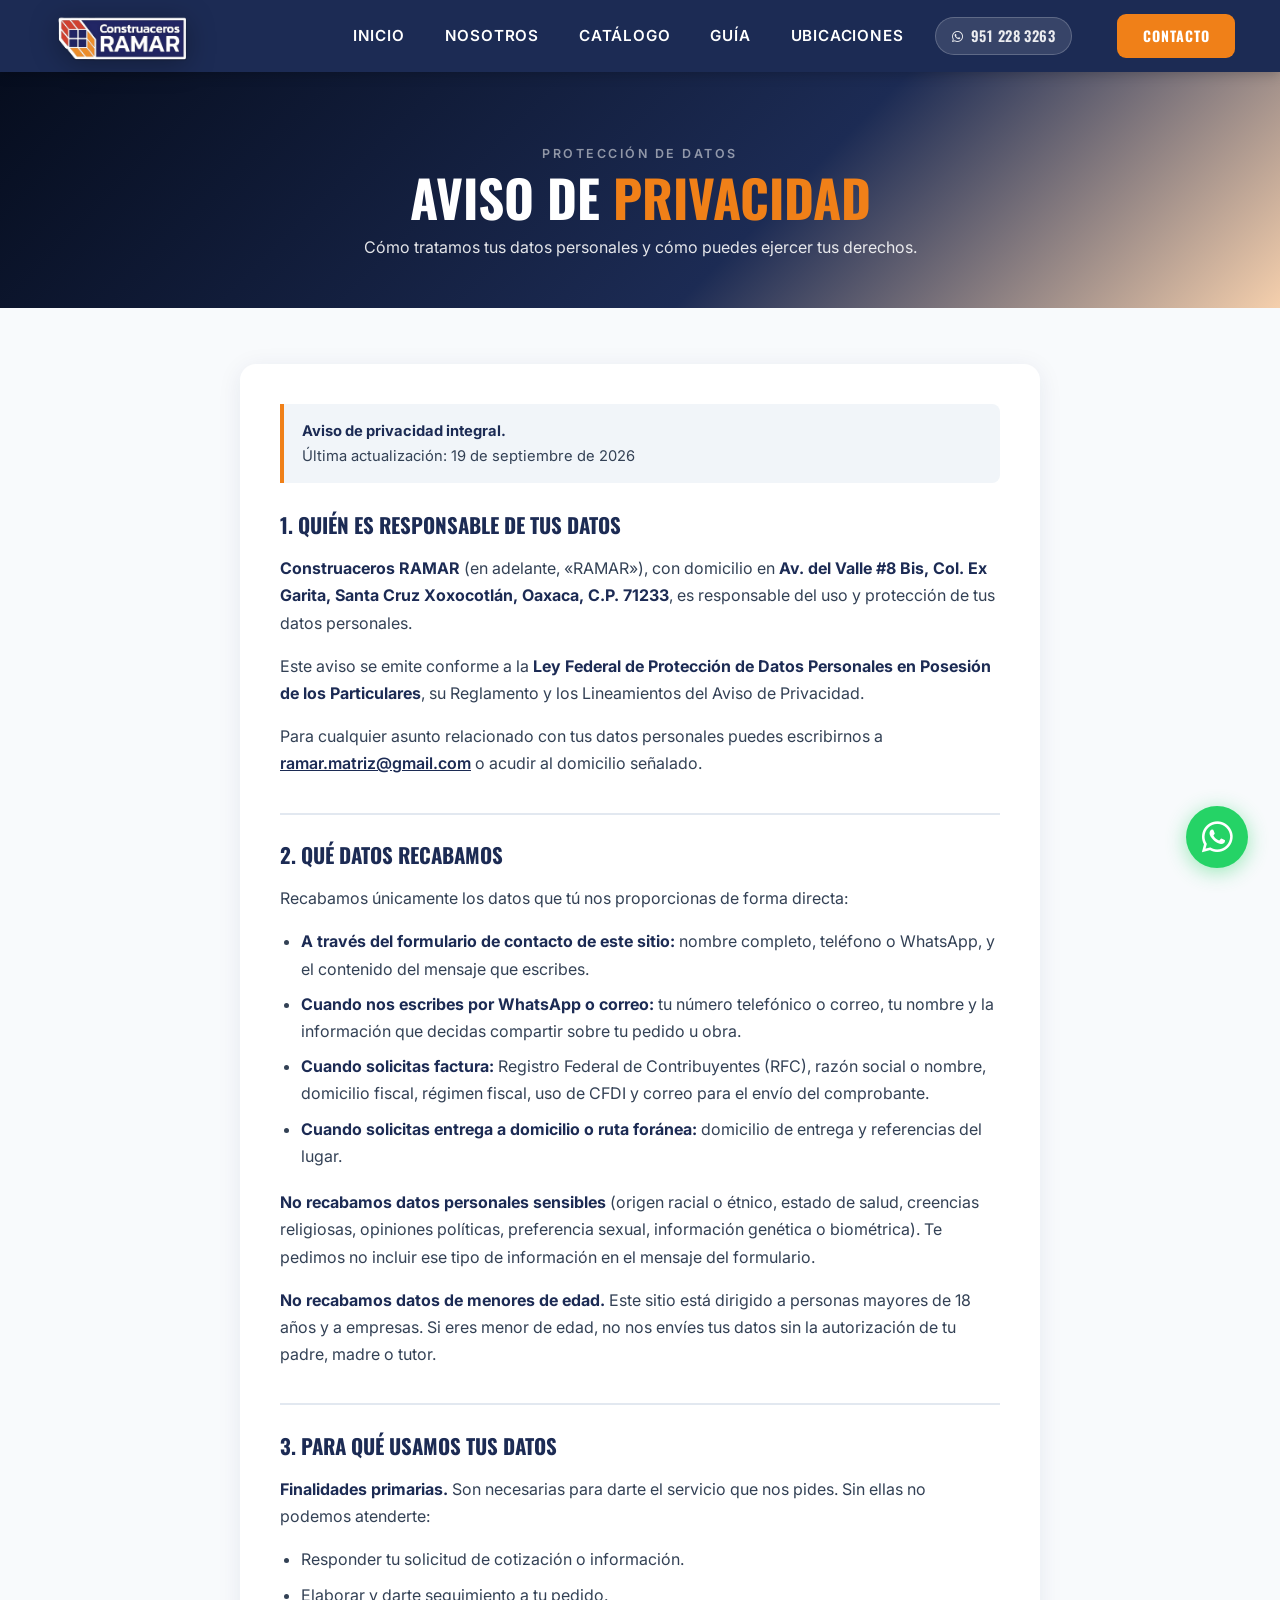
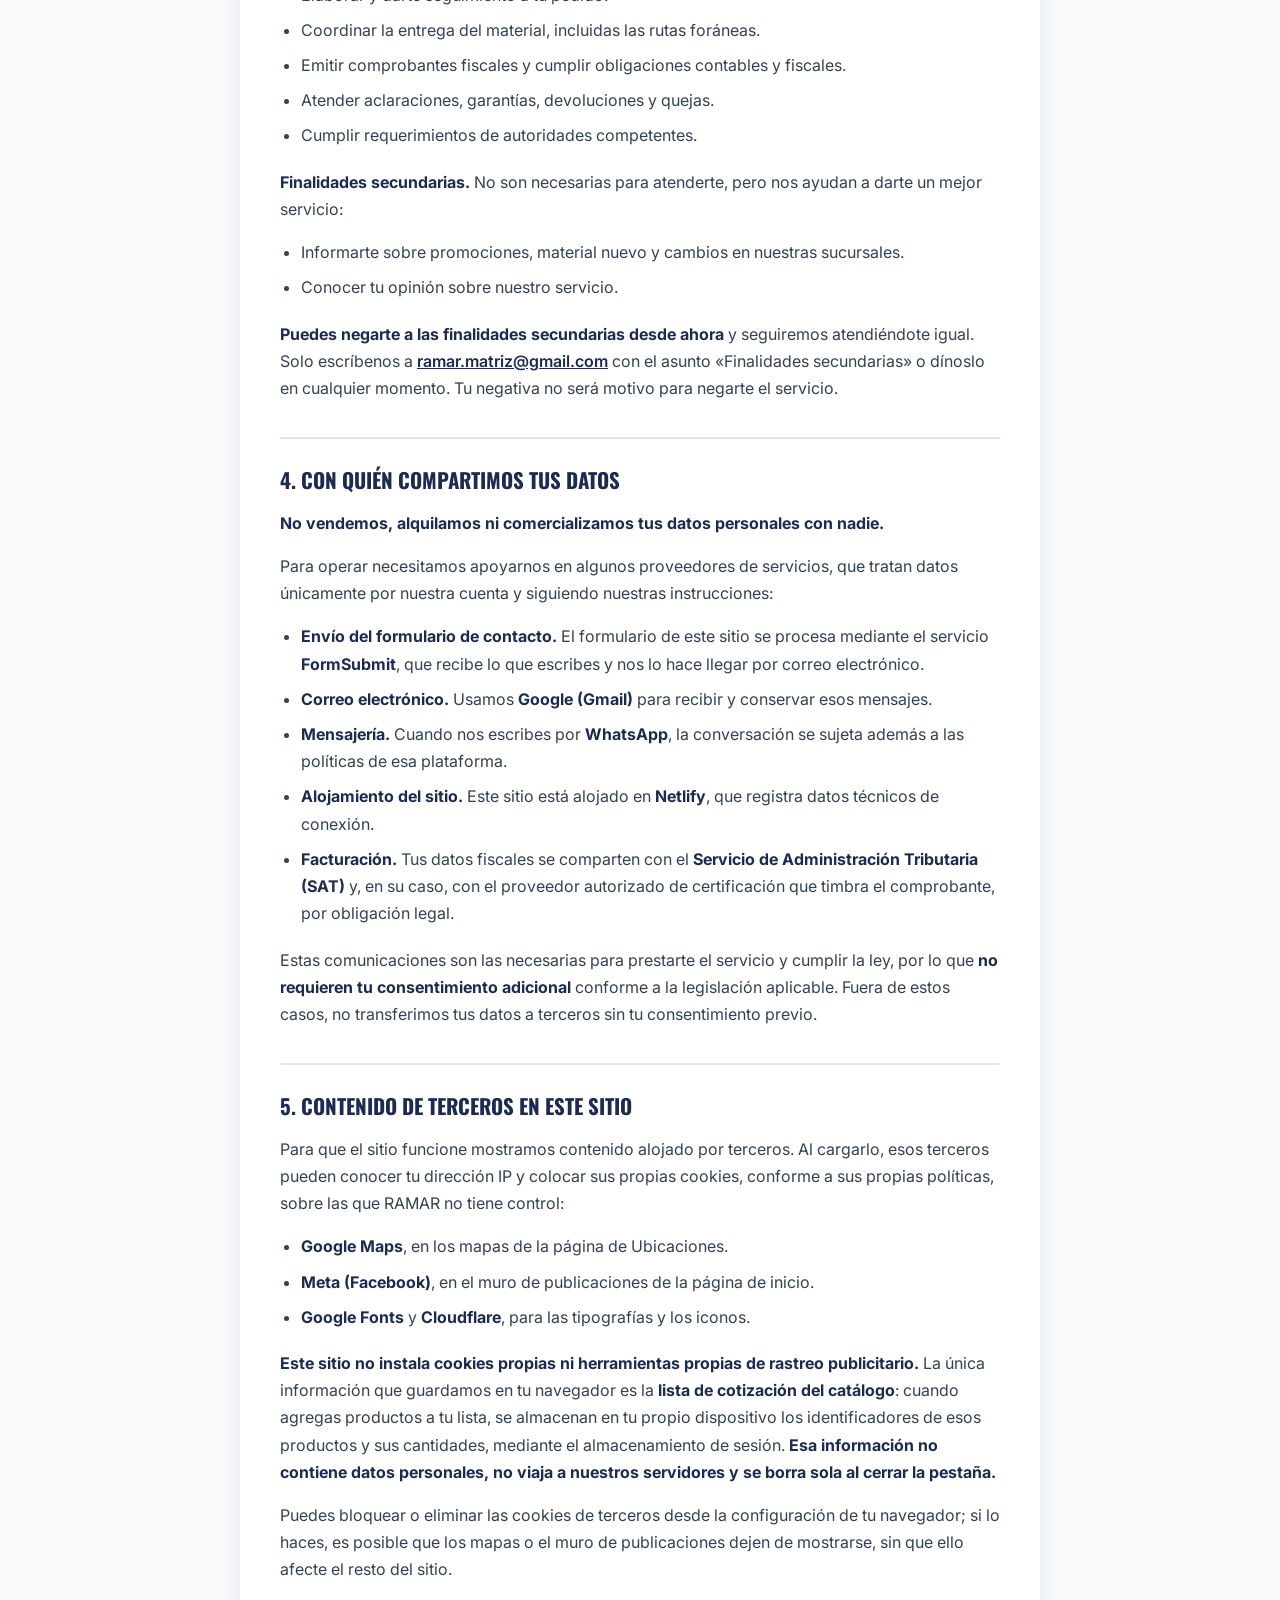
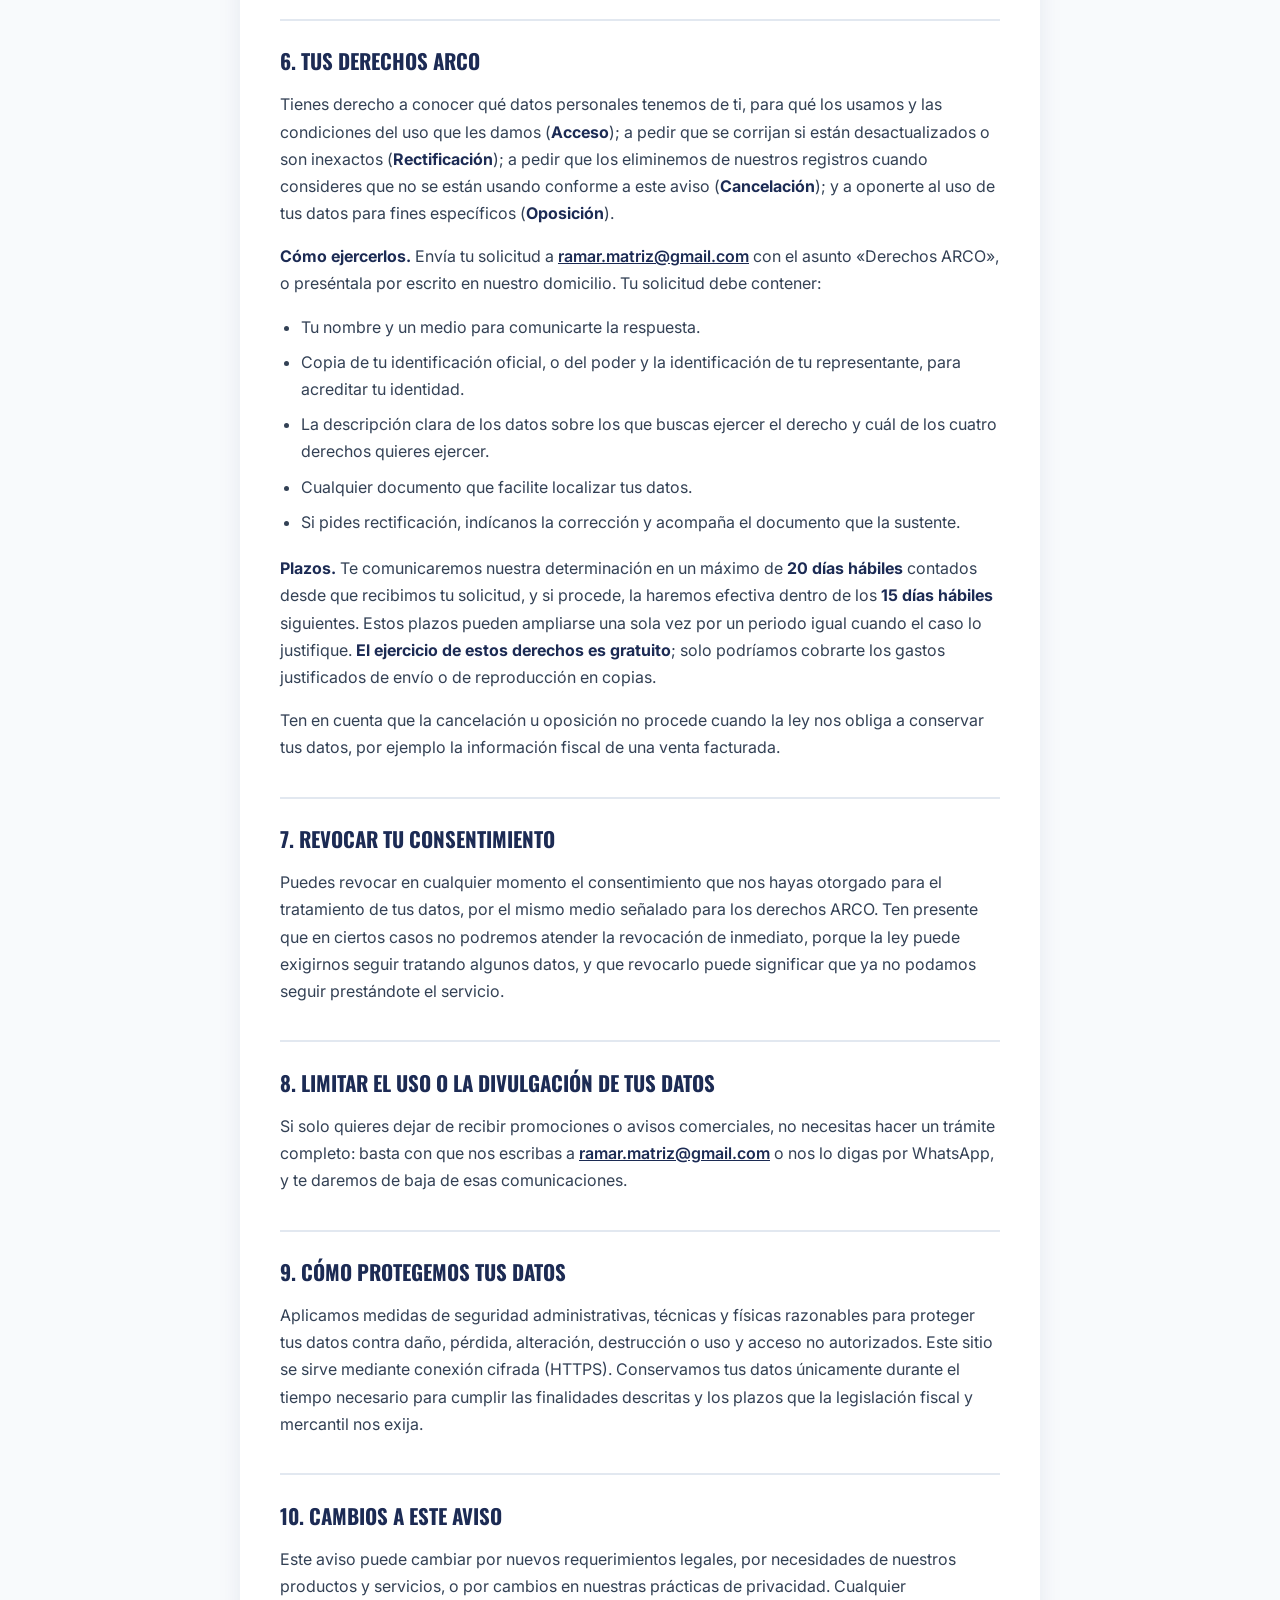
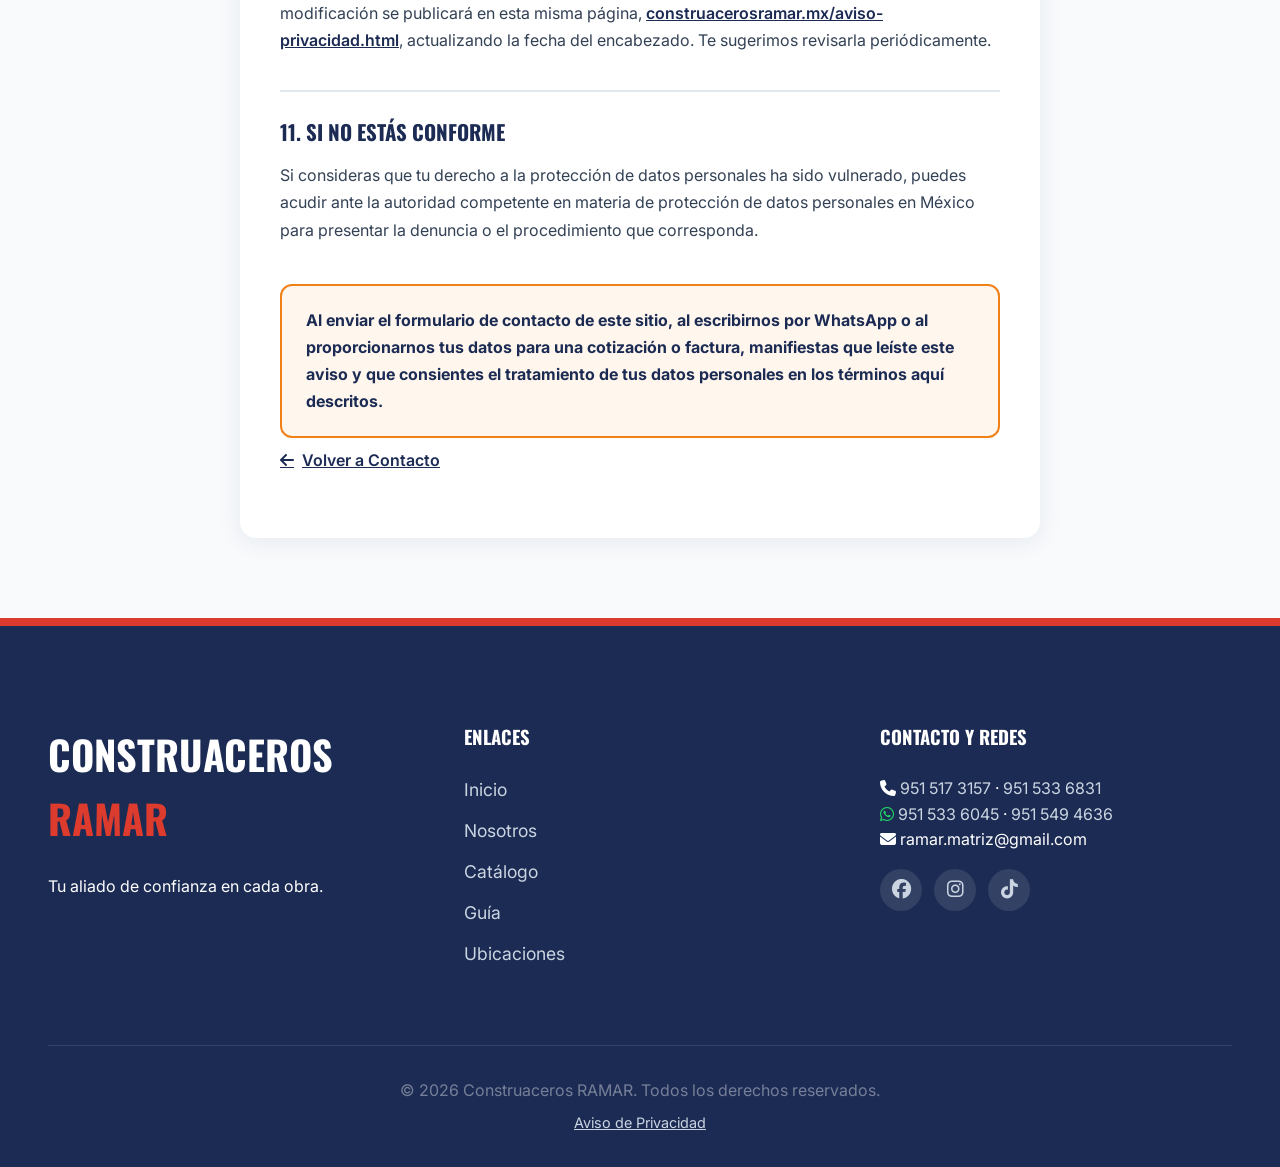
==== aviso-privacidad.html @ 1d3db39c "fix: correcciones de redaccion y datos en las 8 paginas Revision completa del texto visible (139,859" ====
<!DOCTYPE html>
<html lang="es">
<head>
    <meta charset="UTF-8">
    <meta name="viewport" content="width=device-width, initial-scale=1.0">
    <title>Aviso de Privacidad - Construaceros RAMAR</title>
    <meta name="description" content="Aviso de privacidad integral de Construaceros RAMAR conforme a la Ley Federal de Protección de Datos Personales en Posesión de los Particulares.">
    <meta name="robots" content="index, follow">
    <meta property="og:title" content="Aviso de Privacidad - Construaceros RAMAR">
    <meta property="og:description" content="Cómo tratamos tus datos personales y cómo ejercer tus derechos ARCO.">
    <meta property="og:image" content="https://construacerosramar.mx/assets/images/logo-horizontal.png">
    <meta property="og:url" content="https://construacerosramar.mx/aviso-privacidad.html">
    <link rel="canonical" href="https://construacerosramar.mx/aviso-privacidad.html">
    <meta property="og:type" content="website">
    <link rel="icon" type="image/png" sizes="32x32" href="favicon-32x32.png">
    <link rel="icon" type="image/png" sizes="16x16" href="favicon-16x16.png">
    <link rel="apple-touch-icon" sizes="180x180" href="apple-touch-icon.png">
    <link rel="manifest" href="site.webmanifest">
    <meta name="theme-color" content="#1C2B54">
    <link rel="preconnect" href="https://fonts.googleapis.com">
    <link rel="preconnect" href="https://fonts.gstatic.com" crossorigin>
    <link href="https://fonts.googleapis.com/css2?family=Oswald:wght@400;600;700&family=Inter:wght@300;400;600&display=swap" rel="stylesheet">
    <link rel="stylesheet" href="https://cdnjs.cloudflare.com/ajax/libs/font-awesome/6.4.0/css/all.min.css">
    <link rel="stylesheet" href="styles.css">
</head>
<body>
    <a href="#main" class="skip-link">Saltar al contenido principal</a>
    <header class="navbar">
        <div class="logo">
            <a href="index.html">
                <img src="assets/images/logo-horizontal.png" alt="Construaceros RAMAR Logo">
            </a>
        </div>
        <nav>
            <ul class="nav-links" id="nav-principal">
                <li><a href="index.html">Inicio</a></li>
                <li><a href="nosotros.html">Nosotros</a></li>
                <li><a href="catalogo.html">Catálogo</a></li>
                <li><a href="guia.html">Guía</a></li>
                <li><a href="ubicaciones.html">Ubicaciones</a></li>
            </ul>
        </nav>
        <a href="https://wa.me/5219512283263" target="_blank" rel="noopener" class="navbar-phone" aria-label="Cotiza por WhatsApp al 951 228 3263"><i class="fa-brands fa-whatsapp"></i> 951 228 3263</a>
        <a href="contacto.html" class="btn-primary contact-btn" style="background-color: var(--color-blue); color: white; box-shadow: 0 0 0 3px var(--color-yellow);">Contacto</a>
        <button class="hamburger" aria-label="Abrir menú" aria-expanded="false" aria-controls="nav-principal">
            <div class="line"></div>
            <div class="line"></div>
            <div class="line"></div>
        </button>
    </header>
    <main id="main">
        <section class="legal-hero">
            <div class="legal-hero-content">
                <p class="section-eyebrow light">Protección de datos</p>
                <h1>AVISO DE <span class="text-yellow">PRIVACIDAD</span></h1>
                <p>Cómo tratamos tus datos personales y cómo puedes ejercer tus derechos.</p>
            </div>
        </section>

        <section class="legal-section">
            <div class="legal-wrap">

                <p class="legal-meta">
                    <strong>Aviso de privacidad integral.</strong><br>
                    Última actualización: <time datetime="2026-09-19">19 de septiembre de 2026</time>
                </p>

                <h2>1. Quién es responsable de tus datos</h2>
                <p><strong>Construaceros RAMAR</strong> (en adelante, «RAMAR»), con domicilio en <strong>Av. del Valle #8 Bis, Col. Ex Garita, Santa Cruz Xoxocotlán, Oaxaca, C.P. 71233</strong>, es responsable del uso y protección de tus datos personales.</p>
                <p>Este aviso se emite conforme a la <strong>Ley Federal de Protección de Datos Personales en Posesión de los Particulares</strong>, su Reglamento y los Lineamientos del Aviso de Privacidad.</p>
                <p>Para cualquier asunto relacionado con tus datos personales puedes escribirnos a <a href="mailto:ramar.matriz@gmail.com">ramar.matriz@gmail.com</a> o acudir al domicilio señalado.</p>

                <h2>2. Qué datos recabamos</h2>
                <p>Recabamos únicamente los datos que tú nos proporcionas de forma directa:</p>
                <ul>
                    <li><strong>A través del formulario de contacto de este sitio:</strong> nombre completo, teléfono o WhatsApp, y el contenido del mensaje que escribes.</li>
                    <li><strong>Cuando nos escribes por WhatsApp o correo:</strong> tu número telefónico o correo, tu nombre y la información que decidas compartir sobre tu pedido u obra.</li>
                    <li><strong>Cuando solicitas factura:</strong> Registro Federal de Contribuyentes (RFC), razón social o nombre, domicilio fiscal, régimen fiscal, uso de CFDI y correo para el envío del comprobante.</li>
                    <li><strong>Cuando solicitas entrega a domicilio o ruta foránea:</strong> domicilio de entrega y referencias del lugar.</li>
                </ul>
                <p><strong>No recabamos datos personales sensibles</strong> (origen racial o étnico, estado de salud, creencias religiosas, opiniones políticas, preferencia sexual, información genética o biométrica). Te pedimos no incluir ese tipo de información en el mensaje del formulario.</p>
                <p><strong>No recabamos datos de menores de edad.</strong> Este sitio está dirigido a personas mayores de 18 años y a empresas. Si eres menor de edad, no nos envíes tus datos sin la autorización de tu padre, madre o tutor.</p>

                <h2>3. Para qué usamos tus datos</h2>
                <p><strong>Finalidades primarias.</strong> Son necesarias para darte el servicio que nos pides. Sin ellas no podemos atenderte:</p>
                <ul>
                    <li>Responder tu solicitud de cotización o información.</li>
                    <li>Elaborar y darte seguimiento a tu pedido.</li>
                    <li>Coordinar la entrega del material, incluidas las rutas foráneas.</li>
                    <li>Emitir comprobantes fiscales y cumplir obligaciones contables y fiscales.</li>
                    <li>Atender aclaraciones, garantías, devoluciones y quejas.</li>
                    <li>Cumplir requerimientos de autoridades competentes.</li>
                </ul>
                <p><strong>Finalidades secundarias.</strong> No son necesarias para atenderte, pero nos ayudan a darte un mejor servicio:</p>
                <ul>
                    <li>Informarte sobre promociones, material nuevo y cambios en nuestras sucursales.</li>
                    <li>Conocer tu opinión sobre nuestro servicio.</li>
                </ul>
                <p><strong>Puedes negarte a las finalidades secundarias desde ahora</strong> y seguiremos atendiéndote igual. Solo escríbenos a <a href="mailto:ramar.matriz@gmail.com">ramar.matriz@gmail.com</a> con el asunto «Finalidades secundarias» o dínoslo en cualquier momento. Tu negativa no será motivo para negarte el servicio.</p>

                <h2>4. Con quién compartimos tus datos</h2>
                <p><strong>No vendemos, alquilamos ni comercializamos tus datos personales con nadie.</strong></p>
                <p>Para operar necesitamos apoyarnos en algunos proveedores de servicios, que tratan datos únicamente por nuestra cuenta y siguiendo nuestras instrucciones:</p>
                <ul>
                    <li><strong>Envío del formulario de contacto.</strong> El formulario de este sitio se procesa mediante el servicio <strong>FormSubmit</strong>, que recibe lo que escribes y nos lo hace llegar por correo electrónico.</li>
                    <li><strong>Correo electrónico.</strong> Usamos <strong>Google (Gmail)</strong> para recibir y conservar esos mensajes.</li>
                    <li><strong>Mensajería.</strong> Cuando nos escribes por <strong>WhatsApp</strong>, la conversación se sujeta además a las políticas de esa plataforma.</li>
                    <li><strong>Alojamiento del sitio.</strong> Este sitio está alojado en <strong>Netlify</strong>, que registra datos técnicos de conexión.</li>
                    <li><strong>Facturación.</strong> Tus datos fiscales se comparten con el <strong>Servicio de Administración Tributaria (SAT)</strong> y, en su caso, con el proveedor autorizado de certificación que timbra el comprobante, por obligación legal.</li>
                </ul>
                <p>Estas comunicaciones son las necesarias para prestarte el servicio y cumplir la ley, por lo que <strong>no requieren tu consentimiento adicional</strong> conforme a la legislación aplicable. Fuera de estos casos, no transferimos tus datos a terceros sin tu consentimiento previo.</p>

                <h2>5. Contenido de terceros en este sitio</h2>
                <p>Para que el sitio funcione mostramos contenido alojado por terceros. Al cargarlo, esos terceros pueden conocer tu dirección IP y colocar sus propias cookies, conforme a sus propias políticas, sobre las que RAMAR no tiene control:</p>
                <ul>
                    <li><strong>Google Maps</strong>, en los mapas de la página de Ubicaciones.</li>
                    <li><strong>Meta (Facebook)</strong>, en el muro de publicaciones de la página de inicio.</li>
                    <li><strong>Google Fonts</strong> y <strong>Cloudflare</strong>, para las tipografías y los iconos.</li>
                </ul>
                <p><strong>Este sitio no instala cookies propias ni herramientas propias de rastreo publicitario.</strong> La única información que guardamos en tu navegador es la <strong>lista de cotización del catálogo</strong>: cuando agregas productos a tu lista, se almacenan en tu propio dispositivo los identificadores de esos productos y sus cantidades, mediante el almacenamiento de sesión. <strong>Esa información no contiene datos personales, no viaja a nuestros servidores y se borra sola al cerrar la pestaña.</strong></p>
                <p>Puedes bloquear o eliminar las cookies de terceros desde la configuración de tu navegador; si lo haces, es posible que los mapas o el muro de publicaciones dejen de mostrarse, sin que ello afecte el resto del sitio.</p>

                <h2>6. Tus derechos ARCO</h2>
                <p>Tienes derecho a conocer qué datos personales tenemos de ti, para qué los usamos y las condiciones del uso que les damos (<strong>Acceso</strong>); a pedir que se corrijan si están desactualizados o son inexactos (<strong>Rectificación</strong>); a pedir que los eliminemos de nuestros registros cuando consideres que no se están usando conforme a este aviso (<strong>Cancelación</strong>); y a oponerte al uso de tus datos para fines específicos (<strong>Oposición</strong>).</p>
                <p><strong>Cómo ejercerlos.</strong> Envía tu solicitud a <a href="mailto:ramar.matriz@gmail.com">ramar.matriz@gmail.com</a> con el asunto «Derechos ARCO», o preséntala por escrito en nuestro domicilio. Tu solicitud debe contener:</p>
                <ul>
                    <li>Tu nombre y un medio para comunicarte la respuesta.</li>
                    <li>Copia de tu identificación oficial, o del poder y la identificación de tu representante, para acreditar tu identidad.</li>
                    <li>La descripción clara de los datos sobre los que buscas ejercer el derecho y cuál de los cuatro derechos quieres ejercer.</li>
                    <li>Cualquier documento que facilite localizar tus datos.</li>
                    <li>Si pides rectificación, indícanos la corrección y acompaña el documento que la sustente.</li>
                </ul>
                <p><strong>Plazos.</strong> Te comunicaremos nuestra determinación en un máximo de <strong>20 días hábiles</strong> contados desde que recibimos tu solicitud, y si procede, la haremos efectiva dentro de los <strong>15 días hábiles</strong> siguientes. Estos plazos pueden ampliarse una sola vez por un periodo igual cuando el caso lo justifique. <strong>El ejercicio de estos derechos es gratuito</strong>; solo podríamos cobrarte los gastos justificados de envío o de reproducción en copias.</p>
                <p>Ten en cuenta que la cancelación u oposición no procede cuando la ley nos obliga a conservar tus datos, por ejemplo la información fiscal de una venta facturada.</p>

                <h2>7. Revocar tu consentimiento</h2>
                <p>Puedes revocar en cualquier momento el consentimiento que nos hayas otorgado para el tratamiento de tus datos, por el mismo medio señalado para los derechos ARCO. Ten presente que en ciertos casos no podremos atender la revocación de inmediato, porque la ley puede exigirnos seguir tratando algunos datos, y que revocarlo puede significar que ya no podamos seguir prestándote el servicio.</p>

                <h2>8. Limitar el uso o la divulgación de tus datos</h2>
                <p>Si solo quieres dejar de recibir promociones o avisos comerciales, no necesitas hacer un trámite completo: basta con que nos escribas a <a href="mailto:ramar.matriz@gmail.com">ramar.matriz@gmail.com</a> o nos lo digas por WhatsApp, y te daremos de baja de esas comunicaciones.</p>

                <h2>9. Cómo protegemos tus datos</h2>
                <p>Aplicamos medidas de seguridad administrativas, técnicas y físicas razonables para proteger tus datos contra daño, pérdida, alteración, destrucción o uso y acceso no autorizados. Este sitio se sirve mediante conexión cifrada (HTTPS). Conservamos tus datos únicamente durante el tiempo necesario para cumplir las finalidades descritas y los plazos que la legislación fiscal y mercantil nos exija.</p>

                <h2>10. Cambios a este aviso</h2>
                <p>Este aviso puede cambiar por nuevos requerimientos legales, por necesidades de nuestros productos y servicios, o por cambios en nuestras prácticas de privacidad. Cualquier modificación se publicará en esta misma página, <a href="https://construacerosramar.mx/aviso-privacidad.html">construacerosramar.mx/aviso-privacidad.html</a>, actualizando la fecha del encabezado. Te sugerimos revisarla periódicamente.</p>

                <h2>11. Si no estás conforme</h2>
                <p>Si consideras que tu derecho a la protección de datos personales ha sido vulnerado, puedes acudir ante la autoridad competente en materia de protección de datos personales en México para presentar la denuncia o el procedimiento que corresponda.</p>

                <div class="legal-box">
                    <p><strong>Al enviar el formulario de contacto de este sitio, al escribirnos por WhatsApp o al proporcionarnos tus datos para una cotización o factura, manifiestas que leíste este aviso y que consientes el tratamiento de tus datos personales en los términos aquí descritos.</strong></p>
                </div>

                <p class="legal-volver"><a href="contacto.html"><i class="fa-solid fa-arrow-left"></i> Volver a Contacto</a></p>
            </div>
        </section>
    </main>
    <footer id="footer-section">
        <div class="footer-container">
            <div class="footer-brand">
                <h2>Construaceros<span class="text-red"> RAMAR</span></h2>
                <p>Tu aliado de confianza en cada obra.</p>
            </div>
            <div class="footer-links">
                <h3>Enlaces</h3>
                <ul>
                    <li><a href="index.html">Inicio</a></li>
                    <li><a href="nosotros.html">Nosotros</a></li>
                    <li><a href="catalogo.html">Catálogo</a></li>
                    <li><a href="guia.html">Guía</a></li>
                    <li><a href="ubicaciones.html">Ubicaciones</a></li>
                </ul>
            </div>
            <div class="footer-contact">
                <h3>Contacto y Redes</h3>
                <p><i class="fa-solid fa-phone"></i> <a href="tel:9515173157" style="color: #cbd5e1; text-decoration: none;">951 517 3157</a> · <a href="tel:9515336831" style="color: #cbd5e1; text-decoration: none;">951 533 6831</a></p>
                <p><i class="fa-brands fa-whatsapp" style="color:#25D366;"></i> <a href="https://wa.me/5219515336045" target="_blank" rel="noopener" style="color: #cbd5e1; text-decoration: none;">951 533 6045</a> · <a href="https://wa.me/5219515494636" target="_blank" rel="noopener" style="color: #cbd5e1; text-decoration: none;">951 549 4636</a></p>
                <p><i class="fa-solid fa-envelope"></i> ramar.matriz@gmail.com</p>
                <div class="social-icons">
                    <a href="https://www.facebook.com/ConstruacerosRamarOficial" target="_blank" class="social-link fb" aria-label="Facebook">
                        <i class="fa-brands fa-facebook"></i>
                    </a>
                    <a href="https://www.instagram.com/ramar.oficial" target="_blank" class="social-link ig" aria-label="Instagram">
                        <i class="fa-brands fa-instagram"></i>
                    </a>
                    <a href="https://www.tiktok.com/@ramar.oficial" target="_blank" class="social-link tk" aria-label="TikTok">
                        <i class="fa-brands fa-tiktok"></i>
                    </a>
                </div>
            </div>
        </div>
        <div class="footer-bottom">
            <p>&copy; 2026 Construaceros RAMAR. Todos los derechos reservados.</p>
            <p class="footer-legal"><a href="aviso-privacidad.html">Aviso de Privacidad</a></p>
        </div>
    </footer>
    <!-- WhatsApp flotante -->
    <a href="https://wa.me/5219512283263" target="_blank" class="whatsapp-float" aria-label="Cotiza por WhatsApp">
        <i class="fa-brands fa-whatsapp"></i>
        <span class="wa-tooltip">Cotiza por WhatsApp</span>
    </a>

    <script src="main.js"></script>
</body>
</html>
---- styles.css ----
:root {
    /* Colores exactos del logo */
    --color-blue: #1C2B54; /* Azul oscuro del contenedor principal */
    --color-blue-light: #2A3C72;
    --color-yellow: #F08018; /* Naranja/Amarillo de los bloques inferiores */
    --color-red: #DD3B2E; /* Rojo vibrante de los bloques superiores */
    --color-white: #FFFFFF;
    --color-bg: #F8FAFC;
    --color-bg-dark: #F1F5F9;
    --color-text: #1E293B;
    --color-text-light: #64748B;
    
    --font-heading: 'Oswald', sans-serif;
    --font-body: 'Inter', sans-serif;
    
    /* Transición suave y moderna */
    --transition: all 0.3s cubic-bezier(0.4, 0, 0.2, 1);
}

* {
    margin: 0;
    padding: 0;
    box-sizing: border-box;
}

/* ─── Accesibilidad ─── */
.visually-hidden {
    position: absolute;
    width: 1px; height: 1px;
    padding: 0; margin: -1px;
    overflow: hidden;
    clip: rect(0, 0, 0, 0);
    white-space: nowrap;
    border: 0;
}
.skip-link {
    position: absolute;
    left: -10000px;
    top: 12px;
    background: var(--color-blue);
    color: #fff;
    padding: 0.75rem 1.25rem;
    font-family: var(--font-body);
    font-weight: 600;
    text-decoration: none;
    border-radius: 6px;
    box-shadow: 0 6px 18px rgba(0,0,0,0.25);
    z-index: 9999;
}
.skip-link:focus {
    left: 12px;
    outline: 3px solid var(--color-yellow);
    outline-offset: 2px;
}
:focus-visible {
    outline: 3px solid var(--color-yellow);
    outline-offset: 2px;
    border-radius: 4px;
}

body {
    font-family: var(--font-body);
    color: var(--color-text);
    background-color: var(--color-bg);
    line-height: 1.6;
    overflow-x: hidden;
    scroll-behavior: smooth;
    -webkit-font-smoothing: antialiased;
}

/* Helpers Typografia */
.text-blue { color: var(--color-blue); }
.text-yellow { color: var(--color-yellow); }
.text-red { color: var(--color-red); }
.text-center { text-align: center; }
.text-left { text-align: left; }

h1, h2, h3, h4 {
    font-family: var(--font-heading);
    text-transform: uppercase;
}

.section-title {
    font-size: 3.5rem;
    margin-bottom: 1.5rem;
    font-weight: 800;
    letter-spacing: -1px;
}

.section-subtitle {
    font-size: 1.3rem;
    margin-bottom: 3.5rem;
    color: var(--color-text-light);
}

.container {
    max-width: 1250px;
    margin: 0 auto;
    padding: 0 2rem;
}

/* Fix Global de Main para que el Navbar no lo tape */
.main-content {
    padding-top: 72px;
    min-height: 80vh;
    background-color: var(--color-bg);
}

/* Navbar */
.navbar {
    position: fixed;
    top: 0;
    width: 100%;
    height: 72px;
    padding: 0 3rem;
    display: flex;
    align-items: center;
    gap: 2rem;
    background: var(--color-blue);
    z-index: 1000;
    box-shadow: 0 2px 12px rgba(0,0,0,0.22);
    transition: background 0.3s ease, box-shadow 0.3s ease;
}

.navbar.scrolled {
    background: #111e3a;
    box-shadow: 0 4px 24px rgba(0,0,0,0.32);
}

/* Logo inline */
.logo {
    display: flex;
    align-items: center;
    margin-right: auto;
    flex-shrink: 0;
}

.logo img {
    height: 56px;
    width: auto;
    display: block;
    filter: drop-shadow(0 4px 14px rgba(0,0,0,0.32));
    transition: transform 0.3s cubic-bezier(0.4, 0, 0.2, 1);
}
.logo img:hover {
    transform: translateY(-2px) scale(1.02);
}

.nav-links {
    list-style: none;
    display: flex;
    gap: 2.5rem;
}

.nav-links a {
    text-decoration: none;
    color: #fff;
    font-weight: 600;
    font-size: 0.95rem;
    letter-spacing: 0.8px;
    text-transform: uppercase;
    transition: color 0.2s ease;
    position: relative;
}

.nav-links a::after {
    content: '';
    position: absolute;
    bottom: -4px;
    left: 0;
    width: 0%;
    height: 2px;
    background: var(--color-yellow);
    transition: width 0.25s ease;
}

.nav-links a:hover {
    color: var(--color-yellow);
}

.nav-links a:hover::after,
.nav-links a[style*="color: var(--color-red)"]::after {
    width: 100%;
}

/* Página activa en nav — usar amarillo en lugar de rojo sobre fondo oscuro */
.nav-links a[style*="color: var(--color-red)"] {
    color: var(--color-yellow) !important;
}

/* Botones */
.btn-primary, .btn-secondary, .btn-outline {
    display: inline-flex;
    align-items: center;
    justify-content: center;
    padding: 0.9rem 2.2rem;
    font-family: var(--font-heading);
    font-weight: 700;
    text-transform: uppercase;
    text-decoration: none;
    border: none;
    border-radius: 6px;
    cursor: pointer;
    transition: var(--transition);
    font-size: 1rem;
    letter-spacing: 1px;
}

.btn-primary {
    background: var(--color-yellow);
    color: var(--color-white);
    box-shadow: 0 2px 10px rgba(240, 128, 24, 0.28);
}

.contact-btn {
    margin-left: 1rem;
    background: var(--color-yellow) !important;
    color: #fff !important;
    padding: 0.5rem 1.4rem !important;
    font-size: 0.88rem !important;
}

.btn-primary:hover {
    color: var(--color-white);
    background: #d97010;
    transform: translateY(-2px);
    box-shadow: 0 6px 18px rgba(240, 128, 24, 0.35);
}

.btn-secondary {
    background-color: rgba(255,255,255,0.12);
    color: var(--color-white);
    border: 2px solid rgba(255,255,255,0.9);
}

.btn-secondary:hover {
    background-color: rgba(255,255,255,0.22);
    border-color: var(--color-white);
    color: var(--color-white);
    transform: translateY(-2px);
}

.btn-outline {
    background-color: transparent;
    border: 2px solid var(--color-blue);
    color: var(--color-blue);
}

.btn-outline:hover {
    background-color: var(--color-blue);
    color: var(--color-white);
    transform: translateY(-2px);
}

/* Hero Section — Carousel */
.hero-section {
    height: 100vh;
    position: relative;
    display: flex;
    align-items: center;
    justify-content: center;
    text-align: center;
    padding: 0 2rem;
    overflow: hidden;
}

/* Carousel slides container */
.carousel-slides {
    position: absolute;
    inset: 0;
    z-index: 0;
}

.carousel-slide {
    position: absolute;
    inset: 0;
    background-size: cover;
    background-position: center;
    opacity: 0;
    transition: opacity 1s ease-in-out;
}

.carousel-slide.active {
    opacity: 1;
}

.hero-overlay {
    position: absolute;
    inset: 0;
    z-index: 1;
    background: linear-gradient(160deg, rgba(10,18,40,0.72) 0%, rgba(28,43,84,0.55) 60%, rgba(221,59,46,0.20) 100%);
}

.hero-content {
    position: relative;
    z-index: 3;
    max-width: 900px;
}

/* Carousel navigation arrows */
.carousel-prev,
.carousel-next {
    position: absolute;
    top: 50%;
    transform: translateY(-50%);
    z-index: 4;
    background: rgba(255,255,255,0.15);
    border: 2px solid rgba(255,255,255,0.4);
    color: #fff;
    width: 48px;
    height: 48px;
    border-radius: 50%;
    font-size: 1.1rem;
    cursor: pointer;
    display: flex;
    align-items: center;
    justify-content: center;
    transition: background 0.25s, transform 0.25s;
    -webkit-backdrop-filter: blur(4px);
    backdrop-filter: blur(4px);
}
.carousel-prev { left: 1.5rem; }
.carousel-next { right: 1.5rem; }
.carousel-prev:hover,
.carousel-next:hover {
    background: rgba(255,255,255,0.3);
    transform: translateY(-50%) scale(1.1);
}

/* Carousel dots */
.carousel-dots {
    position: absolute;
    bottom: 2rem;
    left: 50%;
    transform: translateX(-50%);
    z-index: 4;
    display: flex;
    gap: 0.6rem;
}

.carousel-dot {
    width: 10px;
    height: 10px;
    border-radius: 50%;
    background: rgba(255,255,255,0.45);
    cursor: pointer;
    transition: background 0.25s, transform 0.25s;
    border: none;
}

.carousel-dot.active {
    background: #fff;
    transform: scale(1.3);
}

/* Logo principal en el hero */
.hero-logo {
    width: 760px;
    max-width: 92vw;
    display: block;
    margin: 0 auto 2rem;
    filter:
        drop-shadow(0 10px 28px rgba(0,0,0,0.5))
        drop-shadow(0 22px 56px rgba(0,0,0,0.38));
    animation: hero-logo-in 0.9s cubic-bezier(0.4, 0, 0.2, 1) both;
}

@keyframes hero-logo-in {
    from { opacity: 0; transform: translateY(-16px) scale(0.96); }
    to   { opacity: 1; transform: translateY(0) scale(1); }
}

.hero-tagline {
    font-size: 1.25rem;
    color: rgba(255,255,255,0.88);
    margin-bottom: 2.5rem;
    font-weight: 300;
    letter-spacing: 0.02em;
    text-shadow: 0 2px 8px rgba(0,0,0,0.4);
}

.hero-buttons {
    display: flex;
    justify-content: center;
    gap: 1.5rem;
}

/* Grid General para Catálogo y Ubicaciones */
.catalog-grid, .locations-grid {
    display: grid;
    grid-template-columns: repeat(auto-fit, minmax(min(280px, 100%), 1fr));
    gap: 3rem;
}

/* Tarjetas */
/* Línea de acento inferior */
/* Enlaces/Botones dentro de Tarjetas */

/* Iconos de las tarjetas del catálogo */
.icon-estructural { background: linear-gradient(135deg, #1C2B54, #2d4a8a); }
.icon-comercial   { background: linear-gradient(135deg, #F08018, #e06010); }
.icon-especializado { background: linear-gradient(135deg, #DD3B2E, #b02820); }
.icon-pintura     { background: linear-gradient(135deg, #7c3aed, #5b21b6); }

/* ── Hero genérico con gradiente de marca (guia, ubicaciones, contacto, catálogo) ── */
.page-hero-grad {
    margin-top: 72px;
    min-height: 320px;
    display: flex;
    align-items: center;
    justify-content: center;
    text-align: center;
    padding: 5.5rem 2rem 3.5rem;
    background: linear-gradient(135deg, #060d1e 0%, var(--color-blue) 55%, rgba(221,59,46,0.4) 100%);
    position: relative;
    overflow: hidden;
}
.page-hero-grad::after {
    content: '';
    position: absolute;
    inset: 0;
    background: radial-gradient(ellipse at 72% 50%, rgba(240,128,24,0.10) 0%, transparent 65%);
    pointer-events: none;
}
.page-hero-content {
    position: relative;
    z-index: 2;
    max-width: 700px;
}
.page-hero-content h1 {
    font-family: var(--font-heading);
    font-size: clamp(2.2rem, 6vw, 3.8rem);
    font-weight: 700;
    color: #fff;
    text-transform: uppercase;
    letter-spacing: -0.5px;
    line-height: 1.1;
    margin-bottom: 1rem;
    text-shadow: 0 2px 20px rgba(0,0,0,0.35);
}
.page-hero-content p {
    font-size: 1.1rem;
    color: rgba(255,255,255,0.82);
    max-width: 540px;
    margin: 0 auto;
    line-height: 1.6;
}

/* Hero de sección catálogo */
.catalog-hero {
    background: linear-gradient(135deg, rgba(28,43,84,0.88) 0%, rgba(45,74,138,0.88) 100%),
                url('https://images.pexels.com/photos/12771407/pexels-photo-12771407.jpeg?auto=compress&cs=tinysrgb&w=1400') center/cover no-repeat;
    padding: 6.5rem 2rem 4rem;
    margin-top: 72px;
    text-align: center;
    color: var(--color-white);
}
.catalog-hero h1 { font-family: var(--font-heading); font-size: 3.5rem; font-weight: 700; margin-bottom: 1rem; }
.catalog-hero h1 span { color: var(--color-yellow); }
.catalog-hero p { font-size: 1.2rem; opacity: 0.85; max-width: 600px; margin: 0 auto; }

/* Banner hero de sub-páginas de catálogo */
.subcat-hero {
    padding: 6rem 2rem 3.5rem;
    margin-top: 72px;
    text-align: center;
    color: var(--color-white);
}
.subcat-hero .breadcrumb {
    display: inline-flex;
    align-items: center;
    gap: 8px;
    color: rgba(255,255,255,0.7);
    text-decoration: none;
    font-size: 0.95rem;
    margin-bottom: 1.5rem;
}
.subcat-hero .breadcrumb:hover { color: var(--color-white); }
.subcat-hero h1 { font-family: var(--font-heading); font-size: 3rem; font-weight: 700; margin-bottom: 0.75rem; }
.subcat-hero p { font-size: 1.1rem; opacity: 0.85; }
.hero-comercial {
    background: linear-gradient(135deg, rgba(217,119,6,0.82) 0%, rgba(240,128,24,0.82) 100%),
                url('https://images.pexels.com/photos/46167/pexels-photo-46167.jpeg?auto=compress&cs=tinysrgb&w=1400') center/cover no-repeat;
}
.hero-estructural {
    background: linear-gradient(135deg, rgba(28,43,84,0.85) 0%, rgba(45,74,138,0.85) 100%),
                url('https://images.pexels.com/photos/12771407/pexels-photo-12771407.jpeg?auto=compress&cs=tinysrgb&w=1400') center/cover no-repeat;
}
.hero-especializado {
    background: linear-gradient(135deg, rgba(185,28,28,0.85) 0%, rgba(221,59,46,0.85) 100%),
                url('https://images.pexels.com/photos/9242912/pexels-photo-9242912.jpeg?auto=compress&cs=tinysrgb&w=1400') center/cover no-repeat;
}
.hero-pintura {
    background: linear-gradient(135deg, rgba(91,33,182,0.85) 0%, rgba(124,58,237,0.85) 100%),
                url('https://images.pexels.com/photos/5641684/pexels-photo-5641684.jpeg?auto=compress&cs=tinysrgb&w=1400') center/cover no-repeat;
}


/* Banner imagen en sección Nosotros */
.section-banner-img {
    width: 100%;
    height: 320px;
    overflow: hidden;
    position: relative;
}
.section-banner-img img {
    width: 100%;
    height: 100%;
    object-fit: cover;
    object-position: center 30%;
    display: block;
}
.section-banner-img .banner-overlay {
    position: absolute;
    inset: 0;
    background: linear-gradient(135deg, rgba(28,43,84,0.70), rgba(221,59,46,0.50));
    display: flex;
    align-items: center;
    justify-content: center;
    padding: 2rem;
}
.section-banner-img .banner-text {
    text-align: center;
    color: #fff;
    font-family: var(--font-heading);
    font-size: 2rem;
    font-weight: 700;
    text-shadow: 0 2px 8px rgba(0,0,0,0.4);
    max-width: 700px;
}


/* Certificado de Proveedor callout */
.cert-callout {
    display: flex;
    align-items: center;
    gap: 1.25rem;
    background: #eff6ff;
    border-left: 4px solid var(--color-blue);
    border-radius: 10px;
    padding: 1rem 1.5rem;
    margin-bottom: 2rem;
    flex-wrap: wrap;
}
.cert-callout-icon {
    font-size: 1.8rem;
    color: var(--color-blue);
    flex-shrink: 0;
}
.cert-callout-text {
    flex: 1;
    min-width: 200px;
    display: flex;
    flex-direction: column;
    gap: 0.2rem;
}
.cert-callout-text strong {
    font-family: var(--font-heading);
    font-size: 1rem;
    color: var(--color-blue);
    text-transform: uppercase;
    letter-spacing: 0.5px;
}
.cert-callout-text span {
    font-size: 0.92rem;
    color: var(--color-text-light);
    line-height: 1.4;
}
.cert-callout-btn {
    display: inline-flex;
    align-items: center;
    gap: 0.4rem;
    background: #25d366;
    color: #fff;
    font-family: var(--font-heading);
    font-size: 0.9rem;
    text-transform: uppercase;
    letter-spacing: 0.5px;
    padding: 0.55rem 1.1rem;
    border-radius: 6px;
    text-decoration: none;
    white-space: nowrap;
    transition: background 0.2s;
    flex-shrink: 0;
}
.cert-callout-btn:hover { background: #1da851; }

/* About Section */
.about-grid {
    display: grid;
    grid-template-columns: 1fr 1fr;
    gap: 5rem;
    align-items: center;
}
.values-list {
    list-style: none;
    margin-top: 2rem;
}
.values-list li {
    font-size: 1.2rem;
    margin-bottom: 1rem;
    font-weight: 600;
    color: var(--color-blue);
    display: flex;
    align-items: center;
    background: var(--color-bg-dark);
    padding: 10px 20px;
    border-radius: 8px;
}
.values-list li i {
    color: var(--color-red);
    margin-right: 15px;
    font-size: 1.5rem;
}

.image-frame {
    position: relative;
    border-radius: 12px;
}
.image-frame::before {
    content: '';
    position: absolute;
    top: -20px; left: -20px;
    border: 6px solid var(--color-yellow);
    width: 60%; height: 60%;
    border-radius: 12px;
    z-index: 0;
}
.image-frame::after {
    content: '';
    position: absolute;
    bottom: -20px; right: -20px;
    border: 6px solid var(--color-red);
    width: 60%; height: 60%;
    border-radius: 12px;
    z-index: 0;
}
.image-frame img {
    width: 100%;
    border-radius: 12px;
    position: relative;
    z-index: 2;
    box-shadow: 0 20px 40px rgba(0,0,0,0.25);
}

/* Footer Masivo */
footer {
    background-color: var(--color-blue);
    color: var(--color-white);
    padding: 6rem 3rem 2rem 3rem;
    border-top: 8px solid var(--color-red);
}

.footer-container {
    max-width: 1250px;
    margin: 0 auto;
    display: grid;
    grid-template-columns: repeat(auto-fit, minmax(min(280px, 100%), 1fr));
    gap: 4rem;
    margin-bottom: 4rem;
}

.footer-brand h2 {
    font-size: 2.5rem;
    margin-bottom: 1.5rem;
}

.footer-links ul {
    list-style: none;
    margin-top: 1.5rem;
}
.footer-links li { margin-bottom: 0.8rem; }
.footer-links a {
    color: #cbd5e1;
    text-decoration: none;
    transition: var(--transition);
    font-size: 1.1rem;
}

.footer-links a:hover {
    color: var(--color-yellow);
    padding-left: 8px;
}

.footer-contact h3 { margin-bottom: 1.5rem; }

/* Redes Sociales - Estilo Oficial */
.social-icons {
    display: flex;
    flex-direction: row;
    gap: 12px;
    margin-top: 16px;
}
.social-link {
    display: flex;
    align-items: center;
    justify-content: center;
    width: 42px;
    height: 42px;
    border-radius: 50%;
    background: rgba(255, 255, 255, 0.1);
    color: #cbd5e1;
    text-decoration: none;
    font-size: 1.2rem;
    transition: var(--transition);
}
.social-link:hover {
    transform: translateY(-4px);
    color: var(--color-white);
}
.social-link.fb:hover { background: #1877F2; }
.social-link.ig:hover { background: radial-gradient(circle at 30% 107%, #fdf497 0%, #fd5949 45%, #d6249f 60%, #285aeb 90%); }
.social-link.tk:hover { background: #010101; }

.footer-bottom {
    text-align: center;
    border-top: 1px solid rgba(255,255,255,0.1);
    padding-top: 2rem;
    color: rgba(255,255,255,0.4);
    font-size: 1rem;
}

/* Responsive */
.hamburger { display: none; cursor: pointer; background: none; border: 0; padding: 0; }
.hamburger .line { width: 26px; height: 3px; background-color: rgba(255,255,255,0.85); margin: 5px; border-radius: 2px; }

@media (max-width: 900px) {
    .navbar {
        padding: 0 1.2rem;
        height: 62px;
    }
    .nav-links {
        display: none;
        flex-direction: column;
        position: absolute;
        top: 62px;
        left: 0;
        width: 100%;
        background-color: var(--color-blue);
        text-align: center;
        padding: 1.2rem 0;
        box-shadow: 0 8px 24px rgba(0,0,0,0.3);
    }
    .nav-links.active { display: flex; }
    .nav-links a::after { display: none; }
    .hamburger { display: block; }
    .contact-btn { display: none; }
    .hero-logo { width: 460px; max-width: 92vw; }
    .hero-content h1 { font-size: 3rem; }
    .about-grid { grid-template-columns: 1fr; }
    .logo img { height: 40px; }
    .hero-section        { padding-top: 62px; }
    .catalog-hero        { margin-top: 62px; }
    .subcat-hero         { margin-top: 62px; }
    .guide-filters-bar   { top: 62px; }
    .pindex-wrap         { top: 62px; }
}

/* Animations */
.fade-in { opacity: 0; transform: translateY(40px); transition: opacity 0.8s ease, transform 0.8s ease; }
.fade-in.visible { opacity: 1; transform: translateY(0); }

/* Botón de mapa para ubicaciones */
.map-banner {
    display: flex;
    align-items: center;
    justify-content: center;
    gap: 10px;
    margin-top: 1.5rem;
    padding: 1rem;
    background: linear-gradient(135deg, #1C2B54 0%, #2d4080 100%);
    color: #fff;
    border-radius: 10px;
    text-decoration: none;
    font-family: var(--font-heading);
    font-weight: 600;
    font-size: 1rem;
    letter-spacing: 0.5px;
    transition: var(--transition);
}
.map-banner:hover {
    background: linear-gradient(135deg, var(--color-red) 0%, #f05020 100%);
    transform: translateY(-3px);
    color: #fff;
}

/* Headers de secciones de herrería */
.herr-section-title {
    font-family: var(--font-heading);
    font-size: 1.5rem;
    color: var(--color-white);
    padding: 0.9rem 1.8rem;
    border-radius: 8px;
    display: inline-flex;
    align-items: center;
    gap: 10px;
    margin-bottom: 1.5rem;
}
.herr-blue { background: var(--color-blue); }
.herr-red  { background: var(--color-red); }

/* ============================================
   TELÉFONO EN NAVBAR
   ============================================ */
.navbar-phone {
    display: flex;
    align-items: center;
    gap: .45rem;
    background: rgba(255,255,255,0.12);
    color: rgba(255,255,255,0.9);
    font-family: var(--font-heading);
    font-weight: 600;
    font-size: .9rem;
    letter-spacing: .03em;
    padding: .4rem 1rem;
    border-radius: 999px;
    border: 1px solid rgba(255,255,255,0.2);
    text-decoration: none;
    white-space: nowrap;
    transition: background .2s, color .2s;
}
.navbar-phone:hover {
    background: var(--color-yellow);
    border-color: var(--color-yellow);
    color: #fff;
}
.navbar-phone i { font-size: .8rem; }
@media (max-width: 900px) { .navbar-phone { display: none; } }

/* ============================================
   CONSTRUTIPS
   ============================================ */
.construtips-section { background: #f8fafc; padding: 7rem 0; }
.construtips-grid {
    display: grid;
    grid-template-columns: repeat(3, 1fr);
    gap: 1.75rem;
    margin-top: 2.5rem;
}
.construtip-card {
    background: #fff;
    border-radius: 14px;
    box-shadow: 0 2px 16px rgba(28,43,84,.08);
    overflow: hidden;
    display: flex;
    flex-direction: column;
    transition: transform .2s, box-shadow .2s;
}
.construtip-card:hover {
    transform: translateY(-4px);
    box-shadow: 0 8px 32px rgba(28,43,84,.13);
}
.construtip-icon {
    background: var(--color-blue);
    color: #fff;
    font-size: 1.8rem;
    padding: 1.5rem 1.75rem;
    display: flex;
    align-items: center;
}
.construtip-body { padding: 1.5rem 1.75rem; flex: 1; display: flex; flex-direction: column; gap: .6rem; }
.construtip-tag {
    display: inline-block;
    background: #EEF2FF;
    color: var(--color-blue);
    font-size: .72rem;
    font-weight: 700;
    text-transform: uppercase;
    letter-spacing: .07em;
    padding: .2rem .65rem;
    border-radius: 999px;
    width: fit-content;
}
.construtip-body h3 {
    font-family: var(--font-heading);
    font-size: 1.1rem;
    font-weight: 600;
    color: var(--color-blue);
    line-height: 1.3;
}
.construtip-body p {
    font-size: .9rem;
    color: #475569;
    line-height: 1.65;
    flex: 1;
}
.construtip-link {
    display: inline-flex;
    align-items: center;
    gap: .4rem;
    color: var(--color-red);
    font-weight: 600;
    font-size: .88rem;
    text-decoration: none;
    margin-top: .5rem;
    transition: gap .2s;
}
.construtip-link:hover { gap: .7rem; }
@media (max-width: 900px) {
    .construtips-grid { grid-template-columns: 1fr; }
}

/* ============================================
   WHATSAPP FLOTANTE
   ============================================ */
.whatsapp-float {
    position: fixed;
    bottom: 2rem;
    right: 2rem;
    z-index: 998;
    width: 62px;
    height: 62px;
    background: #25D366;
    border-radius: 50%;
    display: flex;
    align-items: center;
    justify-content: center;
    box-shadow: 0 4px 20px rgba(37, 211, 102, 0.45);
    text-decoration: none;
    transition: var(--transition);
}
.whatsapp-float i {
    color: white;
    font-size: 2.2rem;
    line-height: 1;
}
.whatsapp-float:hover {
    transform: scale(1.12);
    box-shadow: 0 8px 30px rgba(37, 211, 102, 0.65);
}
.whatsapp-float .wa-tooltip {
    position: absolute;
    right: 72px;
    background: var(--color-blue);
    color: white;
    padding: 7px 14px;
    border-radius: 6px;
    font-size: 0.85rem;
    white-space: nowrap;
    opacity: 0;
    pointer-events: none;
    font-family: var(--font-body);
    font-weight: 600;
    transition: opacity 0.3s ease;
}
.whatsapp-float:hover .wa-tooltip { opacity: 1; }

/* ============================================
   TABLAS DE ESPECIFICACIONES TÉCNICAS
   ============================================ */
.specs-table-wrapper {
    overflow-x: auto;
    margin-top: 1.5rem;
    border-radius: 8px;
    box-shadow: 0 2px 8px rgba(0,0,0,0.07);
}
.specs-table {
    width: 100%;
    border-collapse: collapse;
    font-family: var(--font-body);
    font-size: 0.88rem;
    background: var(--color-white);
}
.specs-table thead tr {
    background: var(--color-blue);
    color: var(--color-white);
}
.specs-table th {
    padding: 0.65rem 1rem;
    text-align: left;
    font-family: var(--font-heading);
    font-weight: 600;
    letter-spacing: 0.5px;
    font-size: 0.8rem;
    text-transform: uppercase;
    white-space: nowrap;
}
.specs-table td {
    padding: 0.5rem 1rem;
    border-bottom: 1px solid #e2e8f0;
    color: var(--color-text);
    white-space: nowrap;
}
.specs-table tbody tr:last-child td { border-bottom: none; }
.specs-table tbody tr:nth-child(even) { background: var(--color-bg); }
.specs-table tbody tr:hover { background: #EEF2FF; }
.specs-table td strong { color: var(--color-blue); }
.specs-table .badge-new {
    background: var(--color-red);
    color: white;
    font-size: 0.65rem;
    padding: 1px 5px;
    border-radius: 4px;
    font-family: var(--font-heading);
    vertical-align: middle;
    margin-left: 4px;
}
.specs-section-label {
    font-family: var(--font-heading);
    font-size: 0.75rem;
    text-transform: uppercase;
    letter-spacing: 1px;
    color: var(--color-text-light);
    margin: 1.5rem 0 0.5rem 0;
}
.prolamsa-note {
    font-size: 0.82rem;
    color: var(--color-text-light);
    margin-top: 0.75rem;
    padding: 0.5rem 0.75rem;
    border-left: 3px solid var(--color-yellow);
    background: #FFFBF5;
    border-radius: 0 4px 4px 0;
}

/* ============================================
   BOTÓN SOLICITAR COTIZACIÓN
   ============================================ */
.btn-cotizar {
    display: inline-flex;
    align-items: center;
    justify-content: center;
    gap: 8px;
    background: var(--color-yellow);
    color: var(--color-white);
    padding: 0.85rem 2rem;
    border-radius: 8px;
    text-decoration: none;
    font-family: var(--font-heading);
    font-weight: 700;
    font-size: 1rem;
    text-transform: uppercase;
    letter-spacing: 0.5px;
    transition: var(--transition);
    margin-top: 2rem;
}
.btn-cotizar:hover {
    background: var(--color-red);
    color: var(--color-white);
    transform: translateY(-3px);
    box-shadow: 0 10px 25px rgba(240, 128, 24, 0.4);
}

/* ============================================
   PRODUCTOS RELACIONADOS
   ============================================ */
.related-section {
    margin: 4rem 0 2rem;
    padding-top: 3rem;
    border-top: 2px solid #e2e8f0;
}
.related-section h2 {
    font-family: var(--font-heading);
    font-size: 1.6rem;
    font-weight: 700;
    color: var(--color-blue);
    text-transform: uppercase;
    margin-bottom: .4rem;
}
.related-section h2 span { color: var(--color-yellow); }
.related-section .related-sub {
    color: var(--color-text-light);
    font-size: .95rem;
    margin-bottom: 2rem;
}
.related-grid {
    display: grid;
    grid-template-columns: repeat(auto-fill, minmax(min(220px, 100%), 1fr));
    gap: 1.2rem;
}
.related-card {
    display: flex;
    flex-direction: column;
    background: #fff;
    border: 1.5px solid #e2e8f0;
    border-radius: 12px;
    padding: 1.3rem 1.2rem 1rem;
    text-decoration: none;
    color: inherit;
    transition: border-color .2s, box-shadow .2s, transform .2s;
    gap: .5rem;
}
.related-card:hover {
    border-color: var(--color-yellow);
    box-shadow: 0 6px 20px rgba(28,43,84,.1);
    transform: translateY(-3px);
}
.related-card .rc-icon {
    font-size: 1.6rem;
    color: var(--color-blue);
    margin-bottom: .3rem;
}
.related-card .rc-name {
    font-family: var(--font-heading);
    font-size: 1rem;
    font-weight: 700;
    color: var(--color-blue);
    text-transform: uppercase;
    line-height: 1.2;
}
.related-card .rc-page {
    font-size: .78rem;
    color: var(--color-yellow);
    font-weight: 600;
    text-transform: uppercase;
    letter-spacing: .04em;
}
.related-card .rc-desc {
    font-size: .84rem;
    color: var(--color-text-light);
    flex: 1;
}
.related-card .rc-link {
    font-size: .82rem;
    font-weight: 600;
    color: var(--color-blue);
    margin-top: .4rem;
    display: flex;
    align-items: center;
    gap: .3rem;
}
.related-card:hover .rc-link { color: var(--color-yellow); }
@media (max-width: 600px) {
    .related-grid { grid-template-columns: 1fr 1fr; }
}

/* ============================================
   SECCIÓN ESTADÍSTICAS (Homepage)
   ============================================ */
.stats-section {
    background: var(--color-blue);
    padding: 5.5rem 2rem;
}
.stats-grid {
    display: grid;
    grid-template-columns: repeat(auto-fit, minmax(min(200px, 100%), 1fr));
    gap: 2rem;
    max-width: 1250px;
    margin: 0 auto;
    text-align: center;
}
.stat-item i {
    font-size: 2.5rem;
    color: var(--color-yellow);
    margin-bottom: 0.8rem;
    display: block;
}
.stat-number {
    display: block;
    font-family: var(--font-heading);
    font-size: 3.5rem;
    font-weight: 800;
    color: var(--color-white);
    line-height: 1;
    margin-bottom: 0.4rem;
}
.stat-label {
    display: block;
    color: rgba(255,255,255,0.7);
    font-size: 0.9rem;
    font-weight: 600;
    text-transform: uppercase;
    letter-spacing: 1px;
}

/* ============================================
   SECCIÓN CATEGORÍAS (Homepage)
   ============================================ */
.home-catalog-section {
    padding: 6rem 2rem;
    background: var(--color-bg-dark);
}

/* ============================================
   SECCIÓN CATEGORÍAS (Homepage)
   ============================================ */
.home-cats {
    padding: 6rem 2rem;
    background: var(--color-white);
}
.cat-grid {
    display: grid;
    grid-template-columns: repeat(auto-fit, minmax(min(240px, 100%), 1fr));
    gap: 2rem;
    max-width: 1250px;
    margin: 3rem auto 0;
}
.cat-card {
    display: flex;
    flex-direction: column;
    align-items: center;
    text-align: center;
    padding: 2.5rem 2rem;
    background: var(--color-bg);
    border-radius: 16px;
    border: 2px solid transparent;
    text-decoration: none;
    color: inherit;
    transition: var(--transition);
    box-shadow: 0 4px 15px rgba(0,0,0,0.06);
}
.cat-card:hover {
    border-color: var(--color-yellow);
    transform: translateY(-6px);
    box-shadow: 0 16px 40px rgba(240,128,24,0.15);
}
.cat-card i {
    font-size: 2.5rem;
    color: var(--color-yellow);
    margin-bottom: 1.2rem;
    display: block;
}
.cat-card h3 {
    color: var(--color-blue);
    font-size: 1.3rem;
    margin-bottom: 0.8rem;
}
.cat-card p {
    color: var(--color-text-light);
    font-size: 0.95rem;
    line-height: 1.6;
    flex: 1;
}
.cat-link {
    margin-top: 1.5rem;
    color: var(--color-yellow);
    font-weight: 600;
    font-size: 0.9rem;
    font-family: var(--font-heading);
    text-transform: uppercase;
    letter-spacing: 0.05em;
}
@media (max-width: 768px) {
    .home-cats { padding: 4rem 1.5rem; }
    .cat-grid { gap: 1.5rem; }
}
@media (max-width: 480px) {
    .home-cats { padding: 3rem 1rem; }
    .cat-grid { grid-template-columns: 1fr; }
}

/* ============================================
   SECCIÓN ¿POR QUÉ RAMAR? (Homepage)
   ============================================ */
.why-ramar {
    padding: 7rem 2rem;
    background: #fff;
}
.why-grid {
    display: grid;
    grid-template-columns: repeat(auto-fit, minmax(min(260px, 100%), 1fr));
    gap: 3rem;
    max-width: 1250px;
    margin: 3rem auto 0;
}
.why-item {
    text-align: center;
    padding: 3rem 2rem;
    background: var(--color-white);
    border-radius: 16px;
    box-shadow: 0 2px 12px rgba(0,0,0,0.06);
    border: 1px solid rgba(0,0,0,0.05);
    transition: var(--transition);
}
.why-item:hover {
    transform: translateY(-4px);
    box-shadow: 0 10px 28px rgba(0,0,0,0.09);
}
.why-item i {
    font-size: 3rem;
    color: var(--color-yellow);
    margin-bottom: 1.5rem;
    display: block;
}
.why-item h3 {
    color: var(--color-blue);
    font-size: 1.4rem;
    margin-bottom: 1rem;
}
.why-item p {
    color: var(--color-text-light);
    line-height: 1.7;
    font-size: 1rem;
}

/* ============================================
   GUÍA DE PROYECTOS
   ============================================ */
.guide-filters-bar {
    background: var(--color-white);
    border-bottom: 2px solid #e2e8f0;
    padding: 1.2rem 0;
    position: sticky;
    top: 72px;
    z-index: 50;
    box-shadow: 0 4px 12px rgba(0,0,0,0.06);
}
.guide-filters {
    display: flex;
    gap: 0.75rem;
    flex-wrap: wrap;
    justify-content: center;
}
.filter-btn {
    padding: 0.55rem 1.4rem;
    border: 2px solid #e2e8f0;
    background: var(--color-white);
    border-radius: 50px;
    font-family: var(--font-body);
    font-size: 0.9rem;
    font-weight: 600;
    color: var(--color-text-light);
    cursor: pointer;
    transition: all 0.25s ease;
    display: flex;
    align-items: center;
    gap: 0.4rem;
}
.filter-btn:hover { border-color: var(--color-blue); color: var(--color-blue); }
.filter-btn.active { background: var(--color-blue); border-color: var(--color-blue); color: var(--color-white); }
.projects-grid {
    display: grid;
    grid-template-columns: repeat(auto-fill, minmax(min(320px, 100%), 1fr));
    gap: 2rem;
    margin-top: 0.5rem;
}
.project-card {
    background: var(--color-white);
    border: 1px solid #e2e8f0;
    border-radius: 14px;
    padding: 1.8rem;
    box-shadow: 0 4px 16px rgba(0,0,0,0.05);
    transition: var(--transition);
    display: flex;
    flex-direction: column;
    gap: 0.9rem;
}
.project-card:hover {
    transform: translateY(-6px);
    box-shadow: 0 16px 36px rgba(28,43,84,0.12);
    border-color: var(--color-blue);
}
.proj-tag-bar { display: flex; gap: 0.5rem; }
.proj-tag {
    font-size: 0.75rem;
    font-weight: 700;
    text-transform: uppercase;
    letter-spacing: 0.5px;
    padding: 0.3rem 0.9rem;
    border-radius: 50px;
    display: flex;
    align-items: center;
    gap: 0.35rem;
}
.tag-herreria    { background: #eff6ff; color: var(--color-blue); border: 1px solid #bfdbfe; }
.tag-aluminio    { background: #e0f2fe; color: #0369a1;           border: 1px solid #bae6fd; }
.tag-construccion{ background: #fff7ed; color: #c2410c;           border: 1px solid #fed7aa; }
.tag-muebles     { background: #f0fdf4; color: #15803d;           border: 1px solid #bbf7d0; }
.proj-svg-wrap {
    display: flex;
    justify-content: center;
    padding: 0.5rem 0;
    border-radius: 10px;
    background: #f8fafc;
}
.project-card h3 {
    font-family: var(--font-heading);
    font-size: 1.3rem;
    color: var(--color-blue);
    text-transform: uppercase;
    letter-spacing: 0.5px;
    margin: 0;
}
.proj-desc { font-size: 0.92rem; color: var(--color-text-light); line-height: 1.6; margin: 0; }
.project-card h4 {
    font-family: var(--font-heading);
    font-size: 0.8rem;
    text-transform: uppercase;
    letter-spacing: 1px;
    color: var(--color-text-light);
    margin: 0;
}
.mat-list { list-style: none; display: flex; flex-direction: column; gap: 0.4rem; margin: 0; }
/* flex-wrap deja que el uso baje de renglón. Sin esto, .mat-name (nowrap y
   flex-shrink:0) más el uso fijaban un ancho mínimo de 362px en la tarjeta,
   y guia.html se desbordaba 74px en pantallas de 320px. */
.mat-list li { display: flex; flex-wrap: wrap; align-items: baseline; gap: 0.5rem; font-size: 0.88rem; line-height: 1.4; }
.mat-name { font-weight: 700; color: var(--color-blue); white-space: nowrap; flex-shrink: 0; }
.mat-use  { color: var(--color-text-light); }
.proj-tip {
    background: #fffbeb;
    border-left: 3px solid var(--color-yellow);
    border-radius: 0 8px 8px 0;
    padding: 0.75rem 1rem;
    display: flex;
    gap: 0.7rem;
    align-items: flex-start;
    margin: 0;
}
.proj-tip i  { color: var(--color-yellow); font-size: 1rem; margin-top: 0.15rem; flex-shrink: 0; }
.proj-tip p  { font-size: 0.85rem; color: #78350f; line-height: 1.5; margin: 0; }
.proj-actions { display: flex; gap: 0.75rem; align-items: center; margin-top: auto; flex-wrap: wrap; }
.proj-link {
    font-size: 0.85rem;
    font-weight: 700;
    color: var(--color-blue);
    text-decoration: none;
    display: flex;
    align-items: center;
    gap: 0.3rem;
    transition: gap 0.2s ease;
}
.proj-link:hover { gap: 0.6rem; }
.btn-proj-quote {
    background: #25D366;
    color: var(--color-white);
    padding: 0.55rem 1.2rem;
    border-radius: 50px;
    font-size: 0.85rem;
    font-weight: 700;
    text-decoration: none;
    display: flex;
    align-items: center;
    gap: 0.4rem;
    transition: all 0.2s ease;
    margin-left: auto;
}
.btn-proj-quote:hover { background: #1da851; transform: scale(1.04); }
@media (max-width: 900px) {
    .guide-filters-bar { top: 80px; }
    .projects-grid { grid-template-columns: 1fr; }
}

/* ============================================
   CALCULADORA DE MATERIALES
   ============================================ */
.calc-section { background: #f1f5f9; padding: 2.5rem 0 0; }
.calc-card {
    background: var(--color-white);
    border-radius: 16px;
    border: 2px solid #e2e8f0;
    overflow: hidden;
    box-shadow: 0 6px 24px rgba(28,43,84,0.09);
}
.calc-header {
    background: linear-gradient(135deg, var(--color-blue) 0%, #0f1a35 100%);
    padding: 1.5rem 2rem;
    display: flex;
    align-items: center;
    gap: 1.2rem;
    color: white;
}
.calc-icon {
    background: rgba(240,128,24,0.18);
    border: 2px solid var(--color-yellow);
    width: 52px;
    height: 52px;
    border-radius: 12px;
    display: flex;
    align-items: center;
    justify-content: center;
    flex-shrink: 0;
}
.calc-icon i { font-size: 1.5rem; color: var(--color-yellow); }
.calc-header h2 {
    font-family: var(--font-heading);
    font-size: 1.5rem;
    text-transform: uppercase;
    letter-spacing: 1px;
    margin: 0 0 0.2rem;
}
.calc-header p { margin: 0; opacity: 0.78; font-size: 0.92rem; }
.calc-body { padding: 2rem; display: flex; flex-direction: column; gap: 1.5rem; }
.calc-field { display: flex; flex-direction: column; gap: 0.4rem; }
.calc-field label {
    font-size: 0.78rem;
    font-weight: 700;
    text-transform: uppercase;
    letter-spacing: 0.8px;
    color: var(--color-text-light);
}
.calc-field label i { margin-right: 0.35rem; color: var(--color-blue); }
.calc-field select,
.calc-field input[type="number"] {
    border: 2px solid #e2e8f0;
    border-radius: 10px;
    padding: 0.75rem 1rem;
    font-family: var(--font-body);
    font-size: 1rem;
    color: var(--color-text);
    background: white;
    transition: border-color 0.2s;
    -webkit-appearance: none;
    appearance: none;
    outline: none;
    width: 100%;
    box-sizing: border-box;
}
.calc-field select:focus,
.calc-field input[type="number"]:focus { border-color: var(--color-blue); box-shadow: 0 0 0 3px rgba(28,43,84,0.1); }
.calc-dim-wrap { display: flex; align-items: center; gap: 0.5rem; }
.calc-dim-unit { font-size: 0.88rem; color: var(--color-text-light); font-weight: 700; white-space: nowrap; }
.calc-dims-row { display: grid; grid-template-columns: repeat(auto-fill, minmax(min(180px, 100%), 1fr)); gap: 1.2rem; }
.btn-calcular {
    background: var(--color-yellow);
    color: white;
    border: none;
    padding: 0.9rem 2rem;
    border-radius: 50px;
    font-family: var(--font-heading);
    font-size: 1rem;
    font-weight: 700;
    text-transform: uppercase;
    letter-spacing: 1px;
    cursor: pointer;
    transition: all 0.2s ease;
    display: none;
    align-items: center;
    gap: 0.5rem;
    align-self: flex-start;
}
.btn-calcular:hover { background: #d06010; transform: translateY(-2px); box-shadow: 0 6px 16px rgba(240,128,24,0.35); }
.calc-results {
    border-top: 2px solid #e2e8f0;
    padding: 2rem;
    background: #f8fafc;
    display: none;
}
.calc-results-title {
    font-family: var(--font-heading);
    font-size: 1.05rem;
    text-transform: uppercase;
    letter-spacing: 0.8px;
    color: var(--color-blue);
    margin: 0 0 1.2rem;
    display: flex;
    align-items: center;
    gap: 0.6rem;
}
.calc-table { width: 100%; border-collapse: collapse; font-size: 0.9rem; }
.calc-table th {
    text-align: left;
    padding: 0.6rem 0.9rem;
    background: var(--color-blue);
    color: white;
    font-family: var(--font-heading);
    font-size: 0.72rem;
    text-transform: uppercase;
    letter-spacing: 0.9px;
}
.calc-table th:first-child { border-radius: 8px 0 0 0; }
.calc-table th:last-child  { border-radius: 0 8px 0 0; }
.calc-table td { padding: 0.75rem 0.9rem; border-bottom: 1px solid #e2e8f0; vertical-align: top; line-height: 1.4; }
.calc-table tr:last-child td { border-bottom: none; }
.calc-table tr:nth-child(even) td { background: #f1f5f9; }
.calc-qty { font-weight: 700; color: var(--color-blue); font-size: 0.95rem; }
.calc-bars { font-size: 0.8rem; color: var(--color-text-light); }
.calc-disclaimer {
    margin-top: 1.2rem;
    padding: 0.85rem 1rem;
    background: #fffbeb;
    border-left: 3px solid var(--color-yellow);
    border-radius: 0 8px 8px 0;
    font-size: 0.82rem;
    color: #78350f;
    display: flex;
    gap: 0.6rem;
    align-items: flex-start;
    line-height: 1.5;
}
.calc-disclaimer i { color: var(--color-yellow); flex-shrink: 0; margin-top: 2px; }
.calc-wa-btn {
    display: inline-flex;
    align-items: center;
    gap: 0.5rem;
    background: #25D366;
    color: white;
    padding: 0.7rem 1.5rem;
    border-radius: 50px;
    font-size: 0.9rem;
    font-weight: 700;
    text-decoration: none;
    margin-top: 1.2rem;
    transition: all 0.2s;
}
.calc-wa-btn:hover { background: #1da851; transform: translateY(-2px); }
.unit-toggle-wrap { display: flex; flex-direction: column; gap: 0.5rem; }
.unit-toggle { display: flex; gap: 0.5rem; flex-wrap: wrap; }
.unit-btn {
    padding: 0.45rem 1.2rem;
    border: 2px solid #e2e8f0;
    border-radius: 50px;
    font-family: var(--font-body);
    font-size: 0.88rem;
    font-weight: 700;
    cursor: pointer;
    background: white;
    color: var(--color-text-light);
    transition: all 0.2s;
}
.unit-btn.active { background: var(--color-blue); border-color: var(--color-blue); color: white; }
.unit-btn:hover:not(.active) { border-color: var(--color-blue); color: var(--color-blue); }

/* ---- In-card calculator ---- */
.btn-calc-toggle {
    background: transparent;
    color: var(--color-blue);
    border: 2px solid var(--color-blue);
    padding: 0.45rem 1rem;
    border-radius: 50px;
    font-family: var(--font-body);
    font-size: 0.8rem;
    font-weight: 700;
    cursor: pointer;
    display: inline-flex;
    align-items: center;
    gap: 0.35rem;
    transition: all 0.2s;
    white-space: nowrap;
}
.btn-calc-toggle:hover,
.btn-calc-toggle.active { background: var(--color-blue); color: white; }
.card-calc-panel {
    display: none;
    border-top: 2px dashed #d1d5db;
    margin-top: 0.8rem;
    padding-top: 1.1rem;
    flex-direction: column;
    gap: 0.9rem;
}
.ccp-unit-row { display: flex; align-items: center; gap: 0.6rem; flex-wrap: wrap; }
.ccp-unit-label { font-size: 0.75rem; font-weight: 700; text-transform: uppercase; letter-spacing: 0.6px; color: var(--color-text-light); }
.ccp-unit-toggle { display: flex; gap: 0.35rem; }
.ccp-unit-btn {
    padding: 0.28rem 0.85rem;
    border: 2px solid #e2e8f0;
    border-radius: 50px;
    background: white;
    font-family: var(--font-body);
    font-size: 0.78rem;
    font-weight: 700;
    color: var(--color-text-light);
    cursor: pointer;
    transition: all 0.2s;
}
.ccp-unit-btn.active { background: var(--color-blue); border-color: var(--color-blue); color: white; }
.ccp-dims { display: grid; grid-template-columns: repeat(auto-fill, minmax(min(140px, 100%), 1fr)); gap: 0.7rem; }
.ccp-field { display: flex; flex-direction: column; gap: 0.25rem; }
.ccp-field label { font-size: 0.72rem; font-weight: 700; text-transform: uppercase; letter-spacing: 0.5px; color: var(--color-text-light); }
.ccp-field .calc-dim-wrap { display: flex; align-items: center; gap: 0.35rem; }
.ccp-field .ccp-dim-input {
    flex: 1;
    border: 2px solid #e2e8f0;
    border-radius: 8px;
    padding: 0.5rem 0.65rem;
    font-family: var(--font-body);
    font-size: 0.95rem;
    width: 100%;
    box-sizing: border-box;
    outline: none;
    transition: border-color 0.2s;
    -webkit-appearance: none;
    appearance: none;
}
.ccp-field .ccp-dim-input:focus { border-color: var(--color-blue); }
.ccp-calc-btn {
    background: var(--color-yellow);
    color: white;
    border: none;
    padding: 0.6rem 1.4rem;
    border-radius: 50px;
    font-family: var(--font-heading);
    font-size: 0.88rem;
    font-weight: 700;
    text-transform: uppercase;
    letter-spacing: 0.8px;
    cursor: pointer;
    transition: all 0.2s;
    display: inline-flex;
    align-items: center;
    gap: 0.4rem;
    align-self: flex-start;
}
.ccp-calc-btn:hover { background: #d06010; transform: translateY(-2px); }
.ccp-results { font-size: 0.85rem; }
.ccp-results .calc-table { font-size: 0.8rem; }
.ccp-results .calc-table th { font-size: 0.7rem; padding: 0.5rem 0.7rem; }
.ccp-results .calc-table td { padding: 0.6rem 0.7rem; }
.ccp-res-title {
    font-family: var(--font-heading);
    font-size: 0.88rem;
    text-transform: uppercase;
    letter-spacing: 0.8px;
    color: var(--color-blue);
    margin: 0 0 0.7rem;
    display: flex;
    align-items: center;
    gap: 0.45rem;
}
.badge-pedido {
    background: #fef3c7;
    color: #92400e;
    font-size: 0.65rem;
    padding: 1px 5px;
    border-radius: 50px;
    font-weight: 700;
    white-space: nowrap;
    vertical-align: middle;
}
.ccp-results .calc-disclaimer { margin-top: 0.6rem; font-size: 0.78rem; }
.ccp-results .calc-wa-btn { margin-top: 0.8rem; font-size: 0.82rem; padding: 0.55rem 1.2rem; }
@media (max-width: 768px) {
    .calc-dims-row { grid-template-columns: 1fr 1fr; }
    .calc-table .hide-mobile { display: none; }
    .calc-header { padding: 1.2rem 1.2rem; }
    .calc-body { padding: 1.2rem; }
    .calc-results { padding: 1.2rem; }
}
@media (max-width: 480px) {
    .calc-dims-row { grid-template-columns: 1fr; }
    .calc-header { flex-direction: column; text-align: center; }
    .btn-calcular { align-self: stretch; justify-content: center; }
}

/* ============================================
   BREAKPOINT TABLET (768px)
   ============================================ */
@media (max-width: 768px) {
    .section-title { font-size: 2.2rem; }
    .hero-logo { width: 380px; max-width: 92vw; }
    .hero-content h1 { font-size: 2.4rem; }
    .hero-tagline { font-size: 1.05rem; }
    .hero-buttons { flex-direction: column; align-items: center; gap: 1rem; }
    .stat-number { font-size: 2.6rem; }
    .stats-grid { grid-template-columns: repeat(2, 1fr); gap: 1.5rem; }
    footer { padding: 3rem 1.5rem 2rem; }
    .footer-container { gap: 2rem; }
    .why-grid { gap: 1.5rem; }
    .catalog-hero h1 { font-size: 2.4rem; }
    .catalog-hero p { font-size: 1rem; }
    .subcat-hero h1 { font-size: 2.2rem; }
    .about-grid { gap: 3rem; }
    .locations-grid, .catalog-grid { gap: 1.5rem; }
}

/* ============================================
   BREAKPOINT MÓVIL PEQUEÑO (480px)
   ============================================ */
@media (max-width: 480px) {
    .section-title { font-size: 1.75rem; letter-spacing: -0.5px; }
    .section-subtitle { font-size: 0.95rem; }
    .hero-logo { width: 320px; max-width: 92vw; margin-bottom: 1.2rem; }
    .hero-content h1 { font-size: 1.9rem; line-height: 1.15; }
    .hero-tagline { font-size: 0.95rem; margin-bottom: 1.8rem; }
    .container { padding: 0 1rem; }
    .btn-primary, .btn-secondary { padding: 0.85rem 1.5rem; font-size: 0.95rem; width: 100%; text-align: center; }
    .hero-buttons { width: 100%; max-width: 280px; margin: 0 auto; }
    .stat-number { font-size: 2rem; }
    .stat-label { font-size: 0.78rem; }
    .stat-item i { font-size: 2rem; }
    .stats-grid { grid-template-columns: repeat(2, 1fr); gap: 1rem; }
    .stats-section { padding: 2.5rem 1rem; }
    .why-ramar { padding: 3rem 1rem; }
    .why-grid { gap: 1rem; }
    .why-item { padding: 1.5rem 1rem; }
    .why-item i { font-size: 2rem; margin-bottom: 0.75rem; }
    .why-item h3 { font-size: 1.2rem; }
    .why-item p { font-size: 0.9rem; }
    .footer-brand h2 { font-size: 1.6rem; }
    .footer-container { gap: 1.5rem; }
    footer { padding: 2.5rem 1rem 1.5rem; }
    .logo img { height: 36px; }
    .whatsapp-float { bottom: 1.2rem; right: 1.2rem; width: 52px; height: 52px; }
    .whatsapp-float i { font-size: 1.8rem; }
    /* Hero mobile */
    .catalog-hero { margin-top: 85px; padding: 3.5rem 1.2rem 2.5rem; }
    .catalog-hero h1 { font-size: 1.9rem; }
    .catalog-hero p { font-size: 0.95rem; }
    .subcat-hero { margin-top: 85px; padding: 3rem 1.2rem 2.5rem; }
    .subcat-hero h1 { font-size: 1.8rem; }
    /* Cards mobile */
    /* main-content mobile */
    .main-content { padding-top: 85px; }
    /* History section mobile */
    .history-section { padding: 3rem 0 !important; }
    /* Locations */
    .locations-grid { grid-template-columns: 1fr !important; gap: 1rem; }
    /* Contact grid */
    .contact-grid { grid-template-columns: 1fr !important; gap: 1.5rem !important; }
}

    .pindex-wrap { top: 60px; padding: 0.9rem 1rem 0.7rem; }
    .pindex-card { width: 84px; }
    .pindex-card svg { width: 54px; height: 38px; }
}

/* ===========================
   FACEBOOK FEED SECTION (index.html)
   =========================== */
.fb-feed-wrap {
    display: flex;
    justify-content: center;
    margin: 0 auto;
    max-width: 540px;
    background: #fff;
    border-radius: 18px;
    padding: 14px;
    box-shadow:
        0 2px 6px rgba(0,0,0,0.06),
        0 12px 32px rgba(28,43,84,0.10);
    overflow: hidden;
}
.fb-feed-wrap iframe {
    border-radius: 8px;
    width: 100% !important;
    max-width: 500px;
}

/* Video grid — sin uso en HTML desde que se quitó la sección de videos. */
.video-grid {
    display: grid;
    grid-template-columns: repeat(auto-fit, minmax(min(320px, 100%), 1fr));
    gap: 1.75rem;
    max-width: 1200px;
    margin: 0 auto;
}
.video-card {
    background: #fff;
    border-radius: 16px;
    overflow: hidden;
    box-shadow:
        0 2px 6px rgba(0,0,0,0.06),
        0 10px 28px rgba(28,43,84,0.12);
    transition: transform 0.35s cubic-bezier(0.4, 0, 0.2, 1),
                box-shadow 0.35s ease;
    display: flex;
    flex-direction: column;
    text-decoration: none;
    color: inherit;
}
.video-card:hover {
    transform: translateY(-6px);
    box-shadow:
        0 4px 12px rgba(0,0,0,0.10),
        0 18px 40px rgba(28,43,84,0.22);
}
.video-thumb {
    position: relative;
    width: 100%;
    padding-bottom: 56.25%; /* 16:9 */
    background-color: #0f172a;
    background-size: cover;
    background-position: center;
    overflow: hidden;
}
.video-thumb::after {
    content: '';
    position: absolute;
    inset: 0;
    background: linear-gradient(180deg, rgba(15,23,42,0.05) 0%, rgba(15,23,42,0.55) 100%);
    transition: background 0.3s ease;
}
.video-card:hover .video-thumb::after {
    background: linear-gradient(180deg, rgba(15,23,42,0.10) 0%, rgba(28,43,84,0.65) 100%);
}
.video-play {
    position: absolute;
    top: 50%;
    left: 50%;
    transform: translate(-50%, -50%);
    width: 72px;
    height: 72px;
    border-radius: 50%;
    background: rgba(255, 255, 255, 0.95);
    color: var(--color-red);
    display: flex;
    align-items: center;
    justify-content: center;
    font-size: 1.6rem;
    box-shadow: 0 6px 24px rgba(0,0,0,0.35);
    z-index: 2;
    transition: transform 0.3s cubic-bezier(0.4, 0, 0.2, 1),
                background 0.3s ease;
}
.video-play i {
    margin-left: 4px; /* óptica del triángulo */
}
.video-card:hover .video-play {
    transform: translate(-50%, -50%) scale(1.12);
    background: var(--color-red);
    color: #fff;
}
.video-caption {
    font-family: var(--font-body);
    color: var(--color-blue);
    font-weight: 600;
    font-size: 1rem;
    text-align: center;
    padding: 1rem 1.2rem 1.2rem;
    margin: 0;
    background: linear-gradient(180deg, #ffffff 0%, #f5f7fb 100%);
    line-height: 1.4;
}
/* Skeleton loader */
.video-skeleton .video-thumb {
    background: linear-gradient(90deg, #e2e8f0 0%, #f1f5f9 50%, #e2e8f0 100%);
    background-size: 200% 100%;
    animation: skeleton-pulse 1.4s ease-in-out infinite;
}
.video-skeleton .video-thumb::after { display: none; }
.video-skeleton .video-caption {
    color: #94a3b8;
    font-style: italic;
}
@keyframes skeleton-pulse {
    0%   { background-position: 200% 0; }
    100% { background-position: -200% 0; }
}
@media (max-width: 600px) {
    .video-play { width: 60px; height: 60px; font-size: 1.3rem; }
}
@media (max-width: 600px) {
    .fb-feed-wrap { padding: 8px; }
}

/* ===========================
   BRANDS SECTION (index.html)
   =========================== */
.brands-section {
    padding: 7rem 2rem;
    background: #fff;
    text-align: center;
}
.brands-headline {
    font-family: var(--font-heading);
    font-weight: 700;
    font-size: clamp(2.4rem, 6vw, 5rem);
    line-height: 1.05;
    letter-spacing: 0.5px;
    color: var(--color-blue);
    margin: 1rem auto 1.5rem;
    text-transform: uppercase;
}
.brands-sub {
    font-family: var(--font-body);
    font-size: clamp(1rem, 1.4vw, 1.25rem);
    color: #475569;
    max-width: 720px;
    margin: 0 auto;
    line-height: 1.55;
}
@media (max-width: 600px) {
    .brands-headline { font-size: 2.2rem; }
}
.brands-grid {
    display: grid;
    grid-template-columns: repeat(auto-fit, minmax(min(160px, 100%), 1fr));
    gap: 1.5rem;
    max-width: 1100px;
    margin: 3rem auto 0;
}
.brand-card {
    background: #fff;
    border: 1px solid #e9edf3;
    border-radius: 14px;
    padding: 1.5rem 1rem;
    text-align: center;
    transition: transform 0.3s ease, box-shadow 0.3s ease, border-color 0.3s ease;
    display: flex;
    flex-direction: column;
    align-items: center;
    gap: 0.75rem;
}
.brand-card:hover {
    transform: translateY(-4px);
    box-shadow: 0 8px 24px rgba(28, 43, 84, 0.10);
    border-color: var(--color-yellow);
}
.brand-card--dark {
    background: #1a1a1a;
}
.brand-card--dark .brand-type {
    color: #aaa;
}
.brand-card--text {
    background: var(--color-blue);
}
.brand-text-logo {
    font-family: var(--font-heading);
    font-size: 1.6rem;
    font-weight: 700;
    letter-spacing: 0.12em;
    color: #fff;
}
.brand-logo {
    max-width: 140px;
    max-height: 60px;
    object-fit: contain;
}
.brand-type {
    font-size: 0.72rem;
    color: var(--color-text-light);
    text-transform: uppercase;
    letter-spacing: 0.08em;
    font-family: var(--font-body);
}

@media (max-width: 768px) {
    .brands-grid {
        grid-template-columns: repeat(3, 1fr);
        gap: 1rem;
    }
}
@media (max-width: 480px) {
    .brands-section { padding: 3rem 1rem; }
    .brands-grid {
        grid-template-columns: repeat(2, 1fr);
        gap: 0.75rem;
    }
    .brand-logo { max-width: 110px; max-height: 48px; }
    .brand-card { padding: 1.2rem 0.75rem; }
}

/* ═══════════════════════════════════════════════════════
   NUEVO DISEÑO HOME — ESTILO LADESA
   ═══════════════════════════════════════════════════════ */

/* ── Helpers extra ── */
.section-eyebrow {
    font-family: var(--font-body);
    font-size: 0.78rem;
    font-weight: 600;
    letter-spacing: 0.2em;
    text-transform: uppercase;
    margin-bottom: 0.75rem;
    display: block;
}
.section-eyebrow.light { color: rgba(255,255,255,0.6); }
.section-eyebrow.dark  { color: var(--color-yellow); }
.section-title-dark {
    font-family: var(--font-heading);
    font-size: clamp(2rem, 4vw, 3.2rem);
    font-weight: 700;
    color: #fff;
    letter-spacing: -0.5px;
    margin-bottom: 0;
    text-transform: uppercase;
}
.section-title-light {
    font-family: var(--font-heading);
    font-size: clamp(2rem, 4vw, 3rem);
    font-weight: 700;
    color: #fff;
    letter-spacing: -0.5px;
    margin-bottom: 1rem;
    text-transform: uppercase;
}
.section-sub-light {
    color: rgba(255,255,255,0.7);
    font-size: 1.05rem;
    max-width: 560px;
    margin-bottom: 2.5rem;
}

/* ── Hero rediseñado ── */
.hero-eyebrow {
    font-family: var(--font-body);
    font-size: 0.8rem;
    font-weight: 600;
    letter-spacing: 0.22em;
    text-transform: uppercase;
    color: var(--color-yellow);
    margin-bottom: 1.2rem;
    display: block;
}
.hero-title {
    font-family: var(--font-heading);
    font-size: clamp(2.8rem, 7vw, 6rem);
    font-weight: 700;
    color: #fff;
    line-height: 1.0;
    text-transform: uppercase;
    letter-spacing: -1px;
    margin-bottom: 1.5rem;
    text-shadow: 0 4px 24px rgba(0,0,0,0.5);
    animation: hero-title-in 0.9s cubic-bezier(0.4,0,0.2,1) 0.1s both;
}
.hero-title-accent { color: var(--color-yellow); }
.hero-sub {
    font-size: 1rem;
    color: rgba(255,255,255,0.75);
    letter-spacing: 0.12em;
    text-transform: uppercase;
    font-weight: 500;
    margin-bottom: 2.5rem;
    animation: hero-title-in 0.9s cubic-bezier(0.4,0,0.2,1) 0.25s both;
}
@keyframes hero-title-in {
    from { opacity: 0; transform: translateY(20px); }
    to   { opacity: 1; transform: translateY(0); }
}
.hero-buttons {
    display: flex;
    justify-content: center;
    gap: 1rem;
    flex-wrap: wrap;
    animation: hero-title-in 0.9s cubic-bezier(0.4,0,0.2,1) 0.4s both;
}
.btn-hero-primary {
    display: inline-flex;
    align-items: center;
    gap: 0.5rem;
    padding: 1rem 2.2rem;
    background: var(--color-yellow);
    color: #fff;
    font-family: var(--font-heading);
    font-size: 1rem;
    font-weight: 700;
    text-transform: uppercase;
    letter-spacing: 1px;
    text-decoration: none;
    border-radius: 4px;
    transition: background 0.25s, transform 0.25s, box-shadow 0.25s;
    box-shadow: 0 4px 20px rgba(240,128,24,0.4);
}
.btn-hero-primary:hover {
    background: #d97010;
    transform: translateY(-2px);
    box-shadow: 0 8px 28px rgba(240,128,24,0.45);
}
.btn-hero-wa {
    display: inline-flex;
    align-items: center;
    gap: 0.6rem;
    padding: 1rem 2.2rem;
    background: #25D366;
    color: #fff;
    border: 2px solid #25D366;
    font-family: var(--font-heading);
    font-size: 1rem;
    font-weight: 700;
    text-transform: uppercase;
    letter-spacing: 1px;
    text-decoration: none;
    border-radius: 4px;
    box-shadow: 0 4px 20px rgba(37,211,102,0.45);
    transition: background 0.25s, transform 0.25s, box-shadow 0.25s;
}
.btn-hero-wa:hover {
    background: #1ebe5d;
    border-color: #1ebe5d;
    transform: translateY(-3px);
    box-shadow: 0 8px 30px rgba(37,211,102,0.55);
}
.hero-scroll-hint {
    position: absolute;
    bottom: 2.5rem;
    left: 50%;
    transform: translateX(-50%);
    z-index: 4;
    color: rgba(255,255,255,0.5);
    font-size: 1.1rem;
    animation: bounce-y 2s ease-in-out infinite;
}
@keyframes bounce-y {
    0%,100% { transform: translateX(-50%) translateY(0); }
    50%      { transform: translateX(-50%) translateY(8px); }
}

/* ── Stats Bar ── */
.stats-bar {
    background: var(--color-blue);
    padding: 0;
}
.stats-bar-inner {
    max-width: 1250px;
    margin: 0 auto;
    padding: 2rem;
    display: flex;
    align-items: center;
    justify-content: center;
    flex-wrap: wrap;
}
.sbar-item {
    display: flex;
    flex-direction: column;
    align-items: center;
    padding: 1rem 3rem;
    flex: 1;
    min-width: 140px;
}
.sbar-num {
    font-family: var(--font-heading);
    font-size: 2.8rem;
    font-weight: 700;
    color: var(--color-yellow);
    line-height: 1;
}
.sbar-label {
    font-size: 0.78rem;
    text-transform: uppercase;
    letter-spacing: 0.1em;
    color: rgba(255,255,255,0.6);
    margin-top: 0.3rem;
    font-weight: 500;
}
.sbar-div {
    width: 1px;
    height: 50px;
    background: rgba(255,255,255,0.15);
    flex-shrink: 0;
}

/* ── Catalog Cards Section ── */
/* Tarjeta de catálogo — estilo foto full-bleed con overlay */
.ccat-card {
    position: relative;
    overflow: hidden;
    text-decoration: none;
    display: block;
    cursor: pointer;
}
.ccat-card img {
    position: absolute;
    inset: 0;
    width: 100%;
    height: 100%;
    object-fit: cover;
    transition: transform 0.7s cubic-bezier(0.4,0,0.2,1);
}
.ccat-card:hover img { transform: scale(1.09); }
.ccat-overlay {
    position: absolute;
    inset: 0;
    background: linear-gradient(160deg, rgba(5,10,25,0.55) 0%, rgba(5,10,25,0.75) 100%);
    transition: background 0.4s ease;
    z-index: 1;
}
.ccat-card:hover .ccat-overlay {
    background: linear-gradient(160deg, rgba(28,43,84,0.65) 0%, rgba(28,43,84,0.85) 100%);
}
.ccat-body {
    position: absolute;
    inset: 0;
    z-index: 2;
    display: flex;
    flex-direction: column;
    justify-content: flex-end;
    padding: 1.8rem;
    background: linear-gradient(to top, rgba(0,0,0,0.7) 0%, transparent 55%);
}
.ccat-tag {
    font-size: 0.68rem;
    font-weight: 600;
    letter-spacing: 0.18em;
    text-transform: uppercase;
    color: var(--color-yellow);
    margin-bottom: 0.4rem;
}
.ccat-name {
    font-family: var(--font-heading);
    font-size: 1.6rem;
    font-weight: 700;
    color: #fff;
    text-transform: uppercase;
    letter-spacing: 0.5px;
    line-height: 1.1;
    margin-bottom: 0.4rem;
}
.ccat-desc {
    font-size: 0.78rem;
    color: rgba(255,255,255,0.65);
    margin-bottom: 0.8rem;
    line-height: 1.4;
}
.ccat-cta {
    font-family: var(--font-heading);
    font-size: 0.82rem;
    font-weight: 600;
    letter-spacing: 0.1em;
    text-transform: uppercase;
    color: var(--color-yellow);
    display: inline-flex;
    align-items: center;
    gap: 0.4rem;
    opacity: 0;
    transform: translateY(6px);
    transition: opacity 0.3s ease, transform 0.3s ease;
}
.ccat-card:hover .ccat-cta {
    opacity: 1;
    transform: translateY(0);
}
.ccat-card::after {
    content: '';
    position: absolute;
    inset: 0;
    border: 1px solid rgba(255,255,255,0.06);
    z-index: 3;
    pointer-events: none;
}

/* ── Applications Section ── */
.apps-section {
    background: #111827;
    padding: 5rem 0;
}
.apps-section .container { margin-bottom: 2.5rem; }
.apps-grid {
    display: grid;
    grid-template-columns: repeat(3, 1fr);
    grid-template-rows: repeat(2, 280px);
    max-width: 1250px;
    margin: 0 auto;
    padding: 0 2rem;
    gap: 4px;
}
.app-card {
    position: relative;
    overflow: hidden;
    text-decoration: none;
    border-radius: 2px;
    cursor: pointer;
}
.app-card img {
    position: absolute;
    inset: 0;
    width: 100%;
    height: 100%;
    object-fit: cover;
    transition: transform 0.6s cubic-bezier(0.4,0,0.2,1);
}
.app-card:hover img { transform: scale(1.08); }
.app-overlay {
    position: absolute;
    inset: 0;
    background: rgba(5,10,25,0.52);
    transition: background 0.4s;
    z-index: 1;
}
.app-card:hover .app-overlay { background: rgba(28,43,84,0.68); }
.app-body {
    position: absolute;
    inset: 0;
    z-index: 2;
    display: flex;
    flex-direction: column;
    align-items: flex-start;
    justify-content: flex-end;
    padding: 1.5rem;
    background: linear-gradient(to top, rgba(0,0,0,0.65) 0%, transparent 60%);
}
.app-body i {
    font-size: 1.4rem;
    color: var(--color-yellow);
    margin-bottom: 0.5rem;
}
.app-body h3 {
    font-family: var(--font-heading);
    font-size: 1.2rem;
    font-weight: 700;
    color: #fff;
    text-transform: uppercase;
    margin-bottom: 0.35rem;
}
.app-body span {
    font-size: 0.78rem;
    font-weight: 600;
    letter-spacing: 0.1em;
    text-transform: uppercase;
    color: rgba(255,255,255,0.55);
    display: flex;
    align-items: center;
    gap: 0.35rem;
    transition: color 0.25s;
}
.app-card:hover .app-body span { color: var(--color-yellow); }

/* ── Botones outline ── */
.btn-outline-light {
    display: inline-flex;
    align-items: center;
    gap: 0.5rem;
    padding: 0.85rem 2rem;
    border: 2px solid rgba(255,255,255,0.45);
    color: #fff;
    font-family: var(--font-heading);
    font-size: 0.9rem;
    font-weight: 700;
    text-transform: uppercase;
    letter-spacing: 1px;
    text-decoration: none;
    border-radius: 4px;
    transition: border-color 0.25s, color 0.25s, transform 0.25s;
}
.btn-outline-light:hover {
    border-color: var(--color-yellow);
    color: var(--color-yellow);
    transform: translateY(-2px);
}
.btn-outline-dark {
    display: inline-flex;
    align-items: center;
    gap: 0.5rem;
    padding: 0.85rem 2rem;
    border: 2px solid var(--color-blue);
    color: var(--color-blue);
    font-family: var(--font-heading);
    font-size: 0.9rem;
    font-weight: 700;
    text-transform: uppercase;
    letter-spacing: 1px;
    text-decoration: none;
    border-radius: 4px;
    transition: background 0.25s, color 0.25s, transform 0.25s;
}
.btn-outline-dark:hover {
    background: var(--color-blue);
    color: #fff;
    transform: translateY(-2px);
}

/* ── Por qué RAMAR (foto de fondo) ── */
.why-section {
    position: relative;
    padding: 6rem 0;
    overflow: hidden;
}
.why-bg-photo {
    position: absolute;
    inset: 0;
    background-size: cover;
    background-position: center;
    z-index: 0;
}
.why-bg-overlay {
    position: absolute;
    inset: 0;
    background: linear-gradient(135deg, rgba(10,18,40,0.9) 0%, rgba(28,43,84,0.82) 100%);
    z-index: 1;
}
.why-content { position: relative; z-index: 2; }
.why-grid-new {
    display: grid;
    grid-template-columns: repeat(4, 1fr);
    gap: 1.5rem;
    margin-top: 3rem;
}
.why-card-new {
    background: rgba(255,255,255,0.06);
    border: 1px solid rgba(255,255,255,0.1);
    border-radius: 8px;
    padding: 2rem 1.5rem;
    transition: background 0.3s, border-color 0.3s, transform 0.3s;
}
.why-card-new:hover {
    background: rgba(255,255,255,0.1);
    border-color: var(--color-yellow);
    transform: translateY(-4px);
}
.why-icon-wrap {
    width: 52px;
    height: 52px;
    background: var(--color-yellow);
    border-radius: 6px;
    display: flex;
    align-items: center;
    justify-content: center;
    font-size: 1.3rem;
    color: #fff;
    margin-bottom: 1.2rem;
}
.why-card-new h3 {
    font-family: var(--font-heading);
    font-size: 1.05rem;
    font-weight: 700;
    color: #fff;
    text-transform: uppercase;
    margin-bottom: 0.7rem;
}
.why-card-new p {
    font-size: 0.88rem;
    color: rgba(255,255,255,0.6);
    line-height: 1.6;
}

/* ── Tips Section ── */
.tips-section {
    background: var(--color-bg);
    padding: 6rem 0;
}
/* Nota: el diseño anterior de tips era una rejilla de 3 columnas
   (.tips-grid / .tip-accent / .tip-inner / .tip-tag). Se eliminó al pasar
   al rotador; su .tip-card sobrevivía y le aplicaba display:flex en fila
   a las tarjetas del rotador, que se apilan. El estilo vigente de
   .tip-card está junto a .tip-rotator más abajo. */
.tip-link {
    display: inline-flex;
    align-items: center;
    gap: 0.35rem;
    font-family: var(--font-heading);
    font-size: 0.78rem;
    font-weight: 700;
    text-transform: uppercase;
    letter-spacing: 0.08em;
    color: var(--color-yellow);
    text-decoration: none;
    margin-top: 0.5rem;
    transition: gap 0.2s;
}
.tip-link:hover { gap: 0.6rem; }

/* ── Brands — scroll infinito ── */
.brands-track-wrap {
    overflow: hidden;
    margin-top: 3rem;
    border-top: 1px solid #f1f5f9;
    border-bottom: 1px solid #f1f5f9;
}
.brands-track {
    display: flex;
    align-items: center;
    animation: brand-scroll 30s linear infinite;
    width: max-content;
}
.brands-track:hover { animation-play-state: paused; }
@keyframes brand-scroll {
    from { transform: translateX(0); }
    to   { transform: translateX(-50%); }
}
.brand-item {
    flex-shrink: 0;
    width: 160px;
    height: 80px;
    display: flex;
    align-items: center;
    justify-content: center;
    border-right: 1px solid #f1f5f9;
    padding: 0 1.5rem;
    transition: background 0.25s;
}
.brand-item:hover { background: #f8fafc; }
.brand-item img {
    max-width: 110px;
    max-height: 48px;
    object-fit: contain;
    filter: grayscale(0.4);
    transition: filter 0.25s;
}
.brand-item:hover img { filter: grayscale(0); }
.brand-item--dark { background: #111; }
.brand-item--dark:hover { background: #222; }
.brand-item--dark img { filter: brightness(1); }
.brand-item .brand-text-logo {
    font-family: var(--font-heading);
    font-size: 1.2rem;
    font-weight: 700;
    letter-spacing: 0.1em;
    color: var(--color-blue);
}

/* ── Banner sección con gradiente (sin imagen) ── */
.section-banner-grad {
    width: 100%;
    min-height: 180px;
    background: linear-gradient(135deg, var(--color-blue) 0%, #2d4a8a 50%, rgba(221,59,46,0.5) 100%);
    display: flex;
    align-items: center;
    justify-content: center;
    padding: 3rem 2rem;
}
.section-banner-grad-inner {
    text-align: center;
    max-width: 700px;
}
.section-banner-grad .banner-text {
    font-family: var(--font-heading);
    font-size: clamp(1.3rem, 3vw, 2rem);
    font-weight: 700;
    color: #fff;
    text-shadow: 0 2px 8px rgba(0,0,0,0.3);
    text-transform: uppercase;
    letter-spacing: 0.04em;
}

/* ── CTA Final ── */
.cta-final {
    position: relative;
    overflow: hidden;
    min-height: 460px;
    display: flex;
    align-items: center;
    justify-content: center;
}
.cta-final-bg {
    position: absolute;
    inset: 0;
    width: 100%;
    height: 100%;
    object-fit: cover;
    z-index: 0;
}
.cta-final-overlay {
    position: absolute;
    inset: 0;
    background: linear-gradient(135deg, rgba(10,18,40,0.88) 0%, rgba(28,43,84,0.78) 100%);
    z-index: 1;
}
.cta-final-content {
    position: relative;
    z-index: 2;
    text-align: center;
    padding: 4rem 2rem;
    max-width: 700px;
}
.cta-final-content h2 {
    font-family: var(--font-heading);
    font-size: clamp(2rem, 5vw, 3.5rem);
    font-weight: 700;
    color: #fff;
    text-transform: uppercase;
    line-height: 1.1;
    margin-bottom: 1.2rem;
}
.cta-final-content p {
    color: rgba(255,255,255,0.7);
    font-size: 1.05rem;
    line-height: 1.6;
    margin-bottom: 2.5rem;
}
.cta-final-btns {
    display: flex;
    align-items: center;
    justify-content: center;
    gap: 1rem;
    flex-wrap: wrap;
}
.btn-wa-big {
    display: inline-flex;
    align-items: center;
    gap: 0.6rem;
    padding: 1rem 2.5rem;
    background: #25d366;
    color: #fff;
    font-family: var(--font-heading);
    font-size: 1rem;
    font-weight: 700;
    text-transform: uppercase;
    letter-spacing: 1px;
    text-decoration: none;
    border-radius: 4px;
    transition: background 0.25s, transform 0.25s, box-shadow 0.25s;
    box-shadow: 0 4px 20px rgba(37,211,102,0.35);
}
.btn-wa-big:hover {
    background: #1db954;
    transform: translateY(-2px);
    box-shadow: 0 8px 28px rgba(37,211,102,0.4);
}

/* ── Responsive nuevo diseño ── */
@media (max-width: 1100px) {
    .why-grid-new { grid-template-columns: repeat(2, 1fr); }
}
@media (max-width: 900px) {
    .apps-grid {
        grid-template-columns: repeat(2, 1fr);
        grid-template-rows: repeat(3, 240px);
    }
    .tips-grid { grid-template-columns: 1fr; max-width: 560px; margin-left: auto; margin-right: auto; }
    .sbar-div { display: none; }
    .sbar-item { padding: 1rem 1.5rem; }
    .sbar-num { font-size: 2.2rem; }
}
@media (max-width: 700px) {
    .apps-grid {
        grid-template-columns: 1fr;
        grid-template-rows: repeat(6, 200px);
        padding: 0 1rem;
    }
    .why-grid-new { grid-template-columns: 1fr; max-width: 480px; margin-left: auto; margin-right: auto; }
    .ccat-name { font-size: 1.2rem; }
    .ccat-desc { display: none; }
    .sbar-item { min-width: 50%; padding: 1.2rem 1rem; }
    .hero-title { font-size: clamp(2.2rem, 10vw, 3.5rem); }
}
@media (max-width: 480px) {
}

/* ══════════════════════════════════════════
   HOMEPAGE — Hero Headline
══════════════════════════════════════════ */
.hero-headline {
    font-family: var(--font-heading);
    font-size: clamp(2rem, 5vw, 3.2rem);
    font-weight: 700;
    color: #fff;
    line-height: 1.1;
    letter-spacing: -0.5px;
    text-shadow: 0 4px 20px rgba(0,0,0,0.5);
    margin-bottom: 1.2rem;
    animation: hero-title-in 0.9s cubic-bezier(0.4,0,0.2,1) 0.15s both;
}

/* ══════════════════════════════════════════
   HOMEPAGE — Promociones

   La sección lleva el atributo [hidden] en el HTML y el script solo lo
   quita cuando hay promociones vigentes. Si el JS falla, se queda
   oculta — nunca se ve un bloque vacío ni promociones vencidas.
══════════════════════════════════════════ */
.promos-section {
    padding: 4.5rem 0 1rem;
    background: var(--color-bg);
}
.promos-section[hidden] { display: none; }

.promos-grid {
    display: grid;
    grid-template-columns: repeat(auto-fit, minmax(min(300px, 100%), 1fr));
    gap: 1.75rem;
    margin-top: 2.5rem;
}

.promo-card {
    display: flex;
    flex-direction: column;
    min-width: 0;
    background: var(--color-white);
    border: 1px solid #E2E8F0;
    border-top: 4px solid var(--color-red);
    border-radius: 12px;
    overflow: hidden;
    box-shadow: 0 2px 10px rgba(28,43,84,0.06);
    transition: var(--transition);
}
.promo-card:hover {
    transform: translateY(-4px);
    box-shadow: 0 12px 28px rgba(28,43,84,0.13);
}

/* aspect-ratio reserva el espacio antes de que cargue la imagen,
   para que el texto no brinque (CLS) */
.promo-img {
    width: 100%;
    aspect-ratio: 4 / 3;
    object-fit: cover;
    display: block;
    background: var(--color-bg-dark);
}

.promo-body {
    display: flex;
    flex-direction: column;
    flex: 1;
    padding: 1.4rem 1.5rem 1.5rem;
}

.promo-titulo {
    font-family: var(--font-heading);
    font-size: 1.35rem;
    font-weight: 600;
    line-height: 1.2;
    color: var(--color-blue);
    margin: 0 0 0.6rem;
}

.promo-texto {
    font-size: 0.97rem;
    line-height: 1.55;
    color: var(--color-text-light);
    margin: 0 0 1rem;
}
.promo-texto strong { color: var(--color-text); font-weight: 600; }

.promo-vigencia {
    font-size: 0.85rem;
    font-weight: 600;
    color: var(--color-red);
    margin: 0 0 1.15rem;
}
.promo-vigencia i { margin-right: 0.35rem; }

/* margin-top:auto pega el botón abajo, para que todas las tarjetas
   tengan el botón a la misma altura aunque el texto sea distinto */
.promo-wa {
    margin-top: auto;
    display: inline-flex;
    align-items: center;
    justify-content: center;
    gap: 0.55rem;
    min-height: 48px;
    padding: 0.8rem 1.1rem;
    background: #25D366;
    color: var(--color-white);
    font-family: var(--font-body);
    font-size: 0.94rem;
    font-weight: 600;
    text-decoration: none;
    border-radius: 8px;
    transition: var(--transition);
}
.promo-wa:hover, .promo-wa:focus-visible {
    background: #1EBE5A;
    color: var(--color-white);
}
.promo-wa i { font-size: 1.15rem; }

@media (max-width: 600px) {
    .promos-section { padding: 3rem 0 0.5rem; }
    .promos-grid    { gap: 1.25rem; margin-top: 1.75rem; }
    .promo-titulo   { font-size: 1.2rem; }
}

/* ══════════════════════════════════════════
   HOMEPAGE — Categorías de Productos
══════════════════════════════════════════ */
.home-categories {
    padding: 5rem 0 0;
    background: var(--color-bg);
}
.home-categories .container {
    padding-bottom: 3rem;
}
.home-cats-grid {
    display: grid;
    grid-template-columns: repeat(3, 1fr);
    min-height: 520px;
}
.home-cat-card {
    position: relative;
    overflow: hidden;
    display: flex;
    flex-direction: column;
    justify-content: flex-end;
    text-decoration: none;
    cursor: pointer;
}
.home-cat-img {
    position: absolute;
    inset: 0;
    background-size: cover;
    background-position: center;
    transition: transform 0.6s cubic-bezier(0.4,0,0.2,1);
}
.home-cat-card:hover .home-cat-img {
    transform: scale(1.06);
}
.home-cat-overlay {
    position: absolute;
    inset: 0;
    background: linear-gradient(
        to top,
        rgba(10,18,40,0.92) 0%,
        rgba(10,18,40,0.5) 45%,
        rgba(10,18,40,0.15) 100%
    );
    transition: background 0.4s ease;
    z-index: 1;
}
.home-cat-card:hover .home-cat-overlay {
    background: linear-gradient(
        to top,
        rgba(28,43,84,0.95) 0%,
        rgba(28,43,84,0.6) 45%,
        rgba(28,43,84,0.25) 100%
    );
}
.home-cat-content {
    position: relative;
    z-index: 2;
    padding: 2.5rem 2.2rem;
    color: #fff;
}
.home-cat-tag {
    display: inline-block;
    font-family: var(--font-heading);
    font-size: 0.75rem;
    font-weight: 600;
    letter-spacing: 1.5px;
    text-transform: uppercase;
    color: var(--color-yellow);
    background: rgba(240,128,24,0.15);
    border: 1px solid rgba(240,128,24,0.4);
    border-radius: 3px;
    padding: 0.25rem 0.7rem;
    margin-bottom: 0.8rem;
}
.home-cat-content h3 {
    font-family: var(--font-heading);
    font-size: 2rem;
    font-weight: 700;
    color: #fff;
    text-transform: uppercase;
    line-height: 1.1;
    margin-bottom: 0.6rem;
    transition: color 0.3s;
}
.home-cat-card:hover .home-cat-content h3 {
    color: var(--color-yellow);
}
.home-cat-content p {
    font-size: 0.95rem;
    color: rgba(255,255,255,0.72);
    line-height: 1.5;
    margin-bottom: 1.2rem;
    max-width: 280px;
}
.home-cat-cta {
    display: inline-flex;
    align-items: center;
    gap: 0.5rem;
    font-family: var(--font-heading);
    font-size: 0.9rem;
    font-weight: 600;
    letter-spacing: 1px;
    text-transform: uppercase;
    color: var(--color-yellow);
    transition: gap 0.3s ease;
}
.home-cat-card:hover .home-cat-cta {
    gap: 0.9rem;
}
/* separador entre tarjetas */
.home-cat-card + .home-cat-card {
    border-left: 1px solid rgba(255,255,255,0.08);
}

/* ══════════════════════════════════════════
   HOMEPAGE — Por qué RAMAR
══════════════════════════════════════════ */
.home-why {
    padding: 5rem 0;
    background: var(--color-bg-dark);
}
.home-why .section-title {
    margin-bottom: 3.5rem;
}
.home-why-grid {
    display: grid;
    grid-template-columns: repeat(3, 1fr);
    gap: 2rem;
}
.home-why-item {
    background: var(--color-white);
    border-radius: 12px;
    padding: 2.2rem 1.8rem;
    text-align: center;
    border: 1px solid rgba(0,0,0,0.05);
    box-shadow: 0 2px 12px rgba(0,0,0,0.04);
    transition: transform 0.3s ease, box-shadow 0.3s ease;
}
.home-why-item:hover {
    transform: translateY(-6px);
    box-shadow: 0 12px 32px rgba(28,43,84,0.10);
}
.home-why-icon {
    width: 64px;
    height: 64px;
    border-radius: 50%;
    background: linear-gradient(135deg, var(--color-blue), var(--color-blue-light));
    display: flex;
    align-items: center;
    justify-content: center;
    margin: 0 auto 1.2rem;
    font-size: 1.5rem;
    color: var(--color-yellow);
    box-shadow: 0 6px 20px rgba(28,43,84,0.2);
    transition: transform 0.3s ease;
}
.home-why-item:hover .home-why-icon {
    transform: scale(1.1) rotate(-5deg);
}
.home-why-item h4 {
    font-family: var(--font-heading);
    font-size: 1.15rem;
    font-weight: 700;
    color: var(--color-blue);
    text-transform: uppercase;
    letter-spacing: 0.5px;
    margin-bottom: 0.7rem;
}
.home-why-item p {
    font-size: 0.95rem;
    color: var(--color-text-light);
    line-height: 1.6;
}

/* ══════════════════════════════════════════
   RESPONSIVE — nuevas secciones home
══════════════════════════════════════════ */
@media (max-width: 900px) {
    .home-cats-grid {
        grid-template-columns: 1fr;
        min-height: auto;
    }
    .home-cat-card {
        min-height: 340px;
    }
    .home-cat-card + .home-cat-card {
        border-left: none;
        border-top: 1px solid rgba(255,255,255,0.08);
    }
    .home-why-grid {
        grid-template-columns: repeat(2, 1fr);
    }
}
@media (max-width: 600px) {
    .home-why-grid {
        grid-template-columns: 1fr;
        max-width: 420px;
        margin-left: auto;
        margin-right: auto;
    }
    .home-cat-content h3 {
        font-size: 1.6rem;
    }
    .hero-headline {
        font-size: clamp(1.6rem, 7vw, 2.4rem);
    }
}

/* ═══════════ TIPS ROTATIVOS (index.html) ═══════════ */
.tips-section {
    position: relative;
    padding: 6rem 1.5rem;
    background:
        radial-gradient(ellipse at top left, rgba(240,128,24,0.12) 0%, transparent 50%),
        radial-gradient(ellipse at bottom right, rgba(221,59,46,0.10) 0%, transparent 50%),
        linear-gradient(160deg, #060d1e 0%, var(--color-blue) 50%, #0f1c45 100%);
    color: #fff;
    overflow: hidden;
    text-align: center;
}
.tips-bg-pattern {
    position: absolute; inset: 0;
    background-image:
        radial-gradient(circle at 10% 40%, rgba(240,128,24,0.10) 0%, transparent 35%),
        radial-gradient(circle at 90% 60%, rgba(221,59,46,0.08) 0%, transparent 35%);
    pointer-events: none; z-index: 0;
    animation: tips-drift 18s ease-in-out infinite alternate;
}
@keyframes tips-drift {
    from { transform: translate(0, 0) scale(1); }
    to   { transform: translate(-20px, 10px) scale(1.05); }
}
.tips-section .container { position: relative; z-index: 1; max-width: 900px; margin: 0 auto; }
.tips-title {
    font-family: var(--font-heading);
    font-weight: 700;
    font-size: clamp(2.4rem, 6.5vw, 4rem);
    text-transform: uppercase;
    letter-spacing: 1px;
    margin: 0.7rem 0 0.5rem;
    line-height: 1;
    text-shadow: 0 4px 24px rgba(0,0,0,0.35);
}
.tips-sub {
    font-size: 1.02rem;
    opacity: 0.78;
    margin: 0 auto 3rem;
    max-width: 520px;
    line-height: 1.5;
    font-weight: 300;
    letter-spacing: 0.3px;
}

.tip-rotator {
    position: relative;
    background: linear-gradient(155deg, #ffffff 0%, #f8fafc 100%);
    color: var(--color-blue);
    border-radius: 28px;
    padding: 3.2rem 3rem 3.4rem;
    box-shadow:
        0 1px 0 rgba(255,255,255,0.6) inset,
        0 4px 12px rgba(0,0,0,0.10),
        0 18px 50px rgba(6,13,30,0.45),
        0 35px 80px rgba(6,13,30,0.30);
    /* Alto fijo y contenido centrado: al rotar, la tarjeta no salta. */
    min-height: 360px;
    display: flex;
    align-items: center;
    justify-content: center;
    overflow: hidden;
    transition: transform 0.4s cubic-bezier(0.4, 0, 0.2, 1);
    border: 1px solid rgba(255,255,255,0.6);
}
.tip-rotator:hover { transform: translateY(-4px); }
/* El dibujo del tip va como marca de agua de fondo, no como objeto aparte. */
.tip-watermark {
    position: absolute;
    right: -26px;
    bottom: -32px;
    width: 260px;
    height: 260px;
    z-index: 0;
    opacity: 0.10;
    pointer-events: none;
    user-select: none;
}
.tip-watermark img { width: 100%; height: 100%; object-fit: contain; }
.tip-card { animation: tip-fade-in 0.55s cubic-bezier(0.34, 1.56, 0.64, 1); }
@keyframes tip-fade-in {
    0%   { opacity: 0; transform: translateY(20px) scale(0.97); }
    100% { opacity: 1; transform: translateY(0)    scale(1);    }
}
/* Las tarjetas del rotador se apilan, centradas y por encima de la marca de agua. */
.tip-card {
    position: relative;
    z-index: 1;
    width: 100%;
    display: flex;
    flex-direction: column;
    align-items: center;
    text-align: center;
}
.cat-menu-illu { width: 56px; height: 56px; object-fit: contain; filter: drop-shadow(0 4px 8px rgba(0,0,0,0.25)); }
.tip-headline {
    font-family: var(--font-heading);
    font-weight: 700;
    font-size: clamp(2rem, 5.2vw, 3.05rem);
    margin: 0 0 1.2rem;
    line-height: 1.05;
    color: var(--color-blue);
    letter-spacing: -0.5px;
    text-wrap: balance;
}
.tip-text {
    font-family: var(--font-body);
    font-size: clamp(1.08rem, 2.4vw, 1.3rem);
    color: #475569;
    margin: 0 auto;
    line-height: 1.55;
    max-width: 640px;
    font-weight: 400;
}
.tip-text strong {
    color: var(--color-blue);
    font-weight: 700;
    background: linear-gradient(180deg, transparent 60%, rgba(240,128,24,0.25) 60%);
    padding: 0 2px;
}

/* Barra de progreso del tip activo */
.tip-rotator::after {
    content: '';
    position: absolute;
    bottom: 0;
    left: 0;
    height: 3px;
    width: 100%;
    background: linear-gradient(90deg, var(--color-yellow) 0%, var(--color-red) 100%);
    border-radius: 0 0 28px 28px;
    transform-origin: left center;
    animation: tip-progress 6s linear infinite;
}
@keyframes tip-progress {
    0%   { transform: scaleX(0); }
    100% { transform: scaleX(1); }
}

/* Dots refinados */
.tip-dots {
    display: flex;
    justify-content: center;
    flex-wrap: wrap;
    gap: 0;
    margin-top: 1.2rem;
}
/* El botón mide 44x44 para poder atinarle con el dedo; el punto visible
   se dibuja con ::before, así se ve chico sin sacrificar el área de toque. */
.tip-dot {
    position: relative;
    width: 44px;
    height: 44px;
    padding: 0;
    border: none;
    background: none;
    cursor: pointer;
    border-radius: 50%;
}
.tip-dot::before {
    content: '';
    position: absolute;
    inset: 0;
    margin: auto;
    width: 10px;
    height: 10px;
    border-radius: 50%;
    background: rgba(255,255,255,0.28);
    transition: all 0.35s cubic-bezier(0.4, 0, 0.2, 1);
}
.tip-dot:hover::before { background: rgba(255,255,255,0.60); }
.tip-dot.active::before {
    width: 34px;
    border-radius: 5px;
    background: linear-gradient(90deg, var(--color-yellow) 0%, var(--color-red) 100%);
    box-shadow: 0 2px 8px rgba(240,128,24,0.5);
}
@media (max-width: 600px) {
    .tips-section { padding: 4.5rem 1rem; }
    .tip-rotator { padding: 2.4rem 1.5rem 2.6rem; min-height: 330px; border-radius: 22px; }
    .tip-watermark { width: 190px; height: 190px; right: -20px; bottom: -24px; opacity: 0.09; }
    /* 10 botones de 44px no caben en 360px: se angostan pero conservan el alto. */
    .tip-dot { width: 34px; }
    .tip-dot.active::before { width: 24px; }
}

/* ═══════════ GUÍA TÉCNICA — SOLDADURA (guia.html) ═══════════ */
.welding-guide-section {
    position: relative;
    padding: 5rem 1.5rem;
    background: linear-gradient(135deg, #060d1e 0%, var(--color-blue) 60%, #1a2754 100%);
    color: #fff;
    overflow: hidden;
    margin-top: 3rem;
}
.welding-bg-pattern {
    position: absolute; inset: 0;
    background-image:
        radial-gradient(circle at 20% 30%, rgba(240,128,24,0.18) 0%, transparent 45%),
        radial-gradient(circle at 80% 70%, rgba(221,59,46,0.15) 0%, transparent 45%);
    pointer-events: none; z-index: 0;
}
.welding-guide-section .container { position: relative; z-index: 1; max-width: 1100px; margin: 0 auto; }
.welding-title {
    font-family: var(--font-heading);
    font-weight: 700;
    font-size: clamp(1.8rem, 4.5vw, 2.8rem);
    text-align: center;
    text-transform: uppercase;
    margin: 0.5rem 0 2rem;
    letter-spacing: 0.5px;
}
.electrode-grid, .process-grid {
    display: grid;
    grid-template-columns: repeat(auto-fit, minmax(min(260px, 100%), 1fr));
    gap: 1.25rem;
}
.electrode-card {
    background: #fff;
    color: var(--color-blue);
    border-radius: 14px;
    padding: 1.6rem 1.4rem 1.4rem;
    box-shadow: 0 10px 32px rgba(0,0,0,0.35);
    border-top: 5px solid;
    transition: transform 0.3s ease, box-shadow 0.3s ease;
}
.electrode-card:hover { transform: translateY(-6px); box-shadow: 0 16px 40px rgba(0,0,0,0.50); }
.electrode-6013 { border-top-color: #16a34a; }
.electrode-7018 { border-top-color: #1e40af; }
.electrode-badge {
    display: inline-block;
    font-family: var(--font-heading);
    font-weight: 700;
    font-size: 2.2rem;
    color: #fff;
    padding: 0.3rem 1.1rem;
    border-radius: 8px;
    margin-bottom: 0.6rem;
    box-shadow: 0 4px 12px rgba(0,0,0,0.20);
}
.electrode-6013 .electrode-badge { background: linear-gradient(135deg, #16a34a 0%, #15803d 100%); }
.electrode-7018 .electrode-badge { background: linear-gradient(135deg, #2563eb 0%, #1e40af 100%); }
.electrode-tag {
    font-size: 0.78rem;
    font-weight: 600;
    color: #64748b;
    text-transform: uppercase;
    letter-spacing: 1px;
    margin: 0 0 1rem;
}
.electrode-uses { list-style: none; padding: 0; margin: 0; }
.electrode-uses li {
    display: flex;
    align-items: flex-start;
    gap: 0.55rem;
    padding: 0.4rem 0;
    font-size: 0.92rem;
    line-height: 1.4;
    border-bottom: 1px dashed #e2e8f0;
}
.electrode-uses li:last-child { border-bottom: 0; }
.electrode-uses li i { color: #16a34a; margin-top: 0.2rem; flex-shrink: 0; }
.electrode-7018 .electrode-uses li i { color: #2563eb; }
.process-card {
    background: #fff;
    color: var(--color-blue);
    border-radius: 14px;
    padding: 1.5rem 1.4rem;
    box-shadow: 0 10px 30px rgba(0,0,0,0.30);
    border-top: 5px solid;
    transition: transform 0.3s ease;
}
.process-card:hover { transform: translateY(-6px); }
.process-mma { border-top-color: #1e293b; }
.process-mig { border-top-color: #c2410c; }
.process-tig { border-top-color: #1e40af; }
.process-acronym {
    display: block;
    font-family: var(--font-heading);
    font-weight: 700;
    font-size: 2rem;
    line-height: 1;
    letter-spacing: 1px;
}
.process-mma .process-acronym { color: #1e293b; }
.process-mig .process-acronym { color: #c2410c; }
.process-tig .process-acronym { color: #1e40af; }
.process-fullname {
    display: block;
    font-size: 0.74rem;
    color: #64748b;
    text-transform: uppercase;
    letter-spacing: 1px;
    margin: 0.3rem 0 0.9rem;
    font-weight: 600;
}
.process-card p { margin: 0; font-size: 0.94rem; line-height: 1.5; color: #334155; }
.welding-cta { text-align: center; margin-top: 2.5rem; }
.btn-welding-wa {
    display: inline-flex;
    align-items: center;
    gap: 0.7rem;
    background: #25D366;
    color: #fff;
    padding: 0.95rem 1.9rem;
    border-radius: 12px;
    font-family: var(--font-body);
    font-weight: 700;
    font-size: 1rem;
    text-decoration: none;
    box-shadow: 0 6px 18px rgba(37,211,102,0.45);
    transition: transform 0.25s ease, background 0.25s ease;
}
.btn-welding-wa:hover { background: #1da957; transform: translateY(-3px); }
.btn-welding-wa i { font-size: 1.25rem; }

/* Tip card en modal de catálogo: la fila con icono fa-lightbulb destaca como tip */
.pmodal-spec:has(.fa-lightbulb) {
    background: linear-gradient(135deg, #fef3c7 0%, #fde68a 100%);
    border-left: 4px solid var(--color-yellow);
    border-radius: 10px;
    padding: 0.85rem 1rem !important;
    grid-column: 1 / -1;
    margin: 0.4rem 0;
}
.pmodal-spec:has(.fa-lightbulb) .fa-lightbulb {
    color: #b45309 !important;
    background: var(--color-yellow);
    color: #fff !important;
    border-radius: 50%;
    width: 32px;
    height: 32px;
    display: inline-flex;
    align-items: center;
    justify-content: center;
    font-size: 0.95rem;
    flex-shrink: 0;
    box-shadow: 0 2px 8px rgba(240,128,24,0.4);
}
.pmodal-spec:has(.fa-lightbulb) strong {
    color: #78350f;
    font-size: 0.78rem;
    text-transform: uppercase;
    letter-spacing: 0.6px;
}
.pmodal-spec:has(.fa-lightbulb) p {
    color: #451a03;
    font-weight: 500;
    line-height: 1.5;
}

@media (max-width: 700px) {
    .welding-guide-section { padding: 3.5rem 1rem; }
    .electrode-badge { font-size: 1.9rem; }
    .process-acronym { font-size: 1.7rem; }
}

/* ═══════════ ÁREA DE TOQUE EN PANTALLAS TÁCTILES ═══════════
   Los teléfonos y WhatsApp son los enlaces más usados del sitio: el cliente
   entra desde el celular y marca. En línea de texto quedaban de 17–23px de
   alto, muy poco para el dedo. min-height sube el área de toque a 44px sin
   mover el diseño de escritorio. */
/* Hasta 1100px para cubrir también la tablet horizontal (1024px), que es
   táctil aunque ahí siga activa la barra de escritorio. */
@media (max-width: 1100px) {
    .suc-info a[href^="tel:"],
    .suc-info a[href*="wa.me"],
    .suc-info a[href^="mailto:"],
    .contact-info-card a[href^="tel:"],
    .contact-info-card a[href*="wa.me"],
    .contact-info-card a[href^="mailto:"],
    .footer-contact a[href^="tel:"],
    .footer-contact a[href*="wa.me"],
    .footer-contact a[href^="mailto:"] {
        display: inline-flex;
        align-items: center;
        min-height: 44px;
    }
    /* Menú del pie de página: medía 20px de alto. */
    .footer-links a {
        display: inline-flex;
        align-items: center;
        min-height: 44px;
    }
}

/* Botón hamburguesa: medía 36x29. Se lleva a 44x44 manteniendo las
   líneas del mismo tamaño, centradas. */
.hamburger {
    width: 44px;
    height: 44px;
    display: none;
    align-items: center;
    justify-content: center;
    flex-direction: column;
}
@media (max-width: 900px) {
    .hamburger { display: flex; }
    /* En el menú desplegable los enlaces medían 20px de alto. */
    .nav-links a {
        display: flex;
        align-items: center;
        justify-content: center;
        min-height: 48px;
    }
}
/* En tablet horizontal (1024px) sigue activa la barra de escritorio, donde los
   enlaces medían 17px de alto. Se les da área vertical sin mover el diseño. */
@media (min-width: 901px) {
    .nav-links a {
        display: inline-flex;
        align-items: center;
        min-height: 44px;
    }
}
/* Redes en contacto.html: 25px de alto. */
.contact-social-links a {
    display: flex;
    align-items: center;
    min-height: 44px;
}

/* Filtros de guia.html y botones chicos de la calculadora: 33–38px de alto. */
.filter-btn, .btn-calc-toggle { min-height: 44px; }
/* Enlaces "Ver PTR", "Ver varilla", etc. de guia.html: 22px de alto. */
.proj-link { display: inline-flex; align-items: center; min-height: 44px; }

/* ═══════════════ REDES SOCIALES (index.html) ═══════════════
   Pestañas en vez de un solo muro de Facebook hasta el fondo de la página.
   El visitante elige qué red quiere ver; casi no hay que leer. */
.redes-section {
    padding: 6rem 2rem;
    background: linear-gradient(180deg, #f8fafc 0%, #ffffff 100%);
    text-align: center;
}
.redes-sub {
    font-family: var(--font-body);
    color: #475569;
    font-size: 1.05rem;
    max-width: 600px;
    margin: 1rem auto 2.5rem;
    line-height: 1.5;
}
.redes-tabs {
    display: flex;
    justify-content: center;
    flex-wrap: wrap;
    gap: 1rem;
    margin-bottom: 2.5rem;
}
.red-tab {
    display: flex;
    align-items: center;
    gap: 0.85rem;
    min-height: 44px;
    padding: 0.95rem 1.4rem;
    border: 2px solid #e2e8f0;
    border-radius: 14px;
    background: #fff;
    cursor: pointer;
    font-family: var(--font-body);
    text-align: left;
    transition: transform 0.25s, box-shadow 0.25s, border-color 0.25s;
}
/* (los logos ahora son SVG; ver bloque de logos de redes más abajo) */
.red-tab-txt { display: flex; flex-direction: column; line-height: 1.25; }
.red-tab-nombre { font-weight: 700; font-size: 1rem; color: var(--color-blue); }
.red-tab-handle { font-size: 0.8rem; color: #64748b; }
.red-tab:hover { transform: translateY(-3px); box-shadow: 0 10px 24px rgba(28,43,84,0.12); }

/* Cada red toma su color solo cuando está seleccionada. */
.red-fb svg { color: #1877F2; }
.red-ig svg { color: #E4405F; }
.red-tk svg { color: #010101; }
.red-tab.active { color: #fff; border-color: transparent; }
.red-tab.active svg,
.red-tab.active .red-tab-nombre { color: #fff; }
.red-tab.active .red-tab-handle { color: rgba(255,255,255,0.85); }
.red-fb.active { background: #1877F2; box-shadow: 0 10px 26px rgba(24,119,242,0.35); }
.red-ig.active { background: linear-gradient(135deg, #833AB4 0%, #E4405F 55%, #F77737 100%); box-shadow: 0 10px 26px rgba(228,64,95,0.35); }
.red-tk.active { background: #010101; box-shadow: 0 10px 26px rgba(1,1,1,0.35); }

.red-panel { animation: red-aparece 0.4s ease; }
@keyframes red-aparece {
    from { opacity: 0; transform: translateY(10px); }
    to   { opacity: 1; transform: translateY(0); }
}
.red-panel-intro {
    font-family: var(--font-body);
    color: #475569;
    margin: 0 auto 1.5rem;
    max-width: 520px;
}

/* Instagram: fotos reales de bodega, no una imitación del feed. */
.red-galeria {
    display: grid;
    grid-template-columns: repeat(3, 1fr);
    gap: 0.6rem;
    max-width: 560px;
    margin: 0 auto;
}
.red-galeria img {
    width: 100%;
    aspect-ratio: 1 / 1;
    object-fit: cover;
    border-radius: 12px;
    display: block;
    transition: transform 0.3s;
}
.red-galeria img:hover { transform: scale(1.04); }

/* TikTok */
.red-tk-caja {
    max-width: 520px;
    margin: 0 auto;
    padding: 3rem 2rem;
    border-radius: 18px;
    background: linear-gradient(145deg, #0f0f0f 0%, #262626 100%);
    color: #fff;
}
.red-tk-caja h3 {
    font-family: var(--font-heading);
    font-size: 1.5rem;
    margin: 0 0 0.6rem;
    text-transform: uppercase;
}
.red-tk-caja p { color: rgba(255,255,255,0.78); margin: 0 0 1.8rem; line-height: 1.55; }

.red-cta {
    display: inline-flex;
    align-items: center;
    justify-content: center;
    gap: 0.6rem;
    min-height: 48px;
    margin-top: 2rem;
    padding: 0.9rem 1.8rem;
    border-radius: 999px;
    font-family: var(--font-body);
    font-weight: 700;
    text-decoration: none;
    color: #fff;
    transition: transform 0.25s, box-shadow 0.25s;
}
.red-cta:hover { transform: translateY(-2px); box-shadow: 0 12px 28px rgba(0,0,0,0.22); }
.red-cta-fb { background: #1877F2; }
.red-cta-ig { background: linear-gradient(135deg, #833AB4 0%, #E4405F 55%, #F77737 100%); }
.red-cta-tk { background: #fff; color: #010101; margin-top: 0; }

@media (max-width: 700px) {
    .redes-section { padding: 4.5rem 1rem; }
    /* En celular las tres pestañas se apilan y ocupan todo el ancho. */
    .redes-tabs { flex-direction: column; gap: 0.7rem; }
    .red-tab { width: 100%; }
    .red-galeria { grid-template-columns: repeat(2, 1fr); }
    .red-tk-caja { padding: 2.2rem 1.4rem; }
}

/* Logos de redes en SVG: mismo cuadro de 24x24 para las tres, así las
   pestañas alinean. currentColor hace que tomen el color del texto. */
.red-tab svg,
.red-cta svg,
.social-link svg {
    width: 1.5em;
    height: 1.5em;
    flex-shrink: 0;
    fill: currentColor;
}
.red-cta svg { width: 1.15em; height: 1.15em; }
.red-tk-icono { width: 3.2rem; height: 3.2rem; margin: 0 auto 1.2rem; display: block; }
.social-link svg { width: 1.25em; height: 1.25em; }


/* ═══════════ EXPLORADOR DE CALIBRE (guia.html) ═══════════
   Antes era un dibujo fijo de barras. El cliente no piensa en "grosores",
   piensa en la pieza que va a comprar, así que ahora elige el calibre y ve
   el PTR de punta o la lámina de canto con esa pared. */
.calibre-explorador {
    background: #fff;
    border: 1px solid #e2e8f0;
    border-radius: 16px;
    padding: 1.6rem;
    margin-bottom: 1.8rem;
    box-shadow: 0 4px 16px rgba(28,43,84,0.07);
}
.ce-regla {
    font-family: var(--font-body);
    font-size: 1rem;
    color: #475569;
    margin: 0 0 1.1rem;
    line-height: 1.5;
}
.ce-regla strong { color: var(--color-blue); display: block; font-size: 1.12rem; margin-bottom: .2rem; }

.ce-botones { display: flex; flex-wrap: wrap; gap: .5rem; margin-bottom: 1.5rem; }
.ce-btn {
    min-width: 54px;
    min-height: 44px;
    padding: .5rem .8rem;
    border: 2px solid #e2e8f0;
    border-radius: 10px;
    background: #fff;
    font-family: var(--font-heading);
    font-size: 1.05rem;
    font-weight: 700;
    color: var(--color-blue);
    cursor: pointer;
    transition: all .2s;
}
.ce-btn:hover { border-color: var(--color-blue); transform: translateY(-2px); }
.ce-btn.active {
    background: var(--color-blue);
    border-color: var(--color-blue);
    color: #fff;
    box-shadow: 0 6px 16px rgba(28,43,84,.3);
}

.ce-vista { display: flex; gap: 1.8rem; align-items: center; flex-wrap: wrap; }
.ce-dibujo {
    flex: 0 0 260px;
    max-width: 100%;
    background: #f1f5f9;
    border-radius: 12px;
    padding: .5rem;
}
.ce-dibujo svg { width: 100%; height: auto; display: block; }
.ce-datos { flex: 1 1 240px; min-width: 0; }
.ce-pieza {
    font-family: var(--font-body);
    font-size: .78rem; font-weight: 700; text-transform: uppercase;
    letter-spacing: 2px; color: var(--color-red); margin: 0 0 .3rem;
}
.ce-titulo {
    font-family: var(--font-heading);
    font-size: 2rem; font-weight: 700; color: var(--color-blue);
    margin: 0 0 .2rem; line-height: 1.1;
}
.ce-espesor { font-family: var(--font-body); font-size: 1.05rem; font-weight: 600; color: var(--color-yellow); margin: 0 0 .9rem; }
.ce-uso { font-family: var(--font-body); font-size: .98rem; color: var(--color-blue); font-weight: 600; margin: 0 0 .35rem; }
.ce-sensacion { font-family: var(--font-body); font-size: .93rem; color: #64748b; margin: 0 0 1.1rem; line-height: 1.45; }
.ce-cta {
    display: inline-flex; align-items: center; justify-content: center; gap: .5rem;
    min-height: 44px; padding: .6rem 1.2rem;
    background: #25D366; color: #fff; border-radius: 999px;
    font-family: var(--font-body); font-weight: 700; font-size: .93rem;
    text-decoration: none; transition: transform .2s, box-shadow .2s;
}
.ce-cta:hover { transform: translateY(-2px); box-shadow: 0 8px 20px rgba(37,211,102,.35); }
.ce-nota { font-size: .82rem; color: var(--color-text-light); margin: 1.2rem 0 0; }

@media (max-width: 600px) {
    .calibre-explorador { padding: 1.1rem; }
    .ce-vista { gap: 1.2rem; }
    .ce-dibujo { flex: 1 1 100%; }
    .ce-titulo { font-size: 1.7rem; }
    .ce-btn { flex: 0 0 calc(20% - .4rem); min-width: 0; padding: .5rem .2rem; }
}

/* Botón de Facebook arriba del muro: el plugin puede venir bloqueado y el
   panel no debe quedarse sin nada en qué picarle. */
.red-cta-arriba { margin-top: 0; margin-bottom: 1.4rem; }
.red-aviso {
    max-width: 520px;
    margin: 1rem auto 0;
    font-size: .85rem;
    color: var(--color-text-light);
    line-height: 1.45;
}

/* ═══════════ A QUIÉN ATENDEMOS Y RUTAS FORÁNEAS (nosotros.html) ═══════════
   Datos de la hoja histórica de la empresa: los oficios que atiende y las
   rutas de reparto foráneo. No estaban en ninguna página. */
.alcance-section { padding: 6rem 0; background: var(--color-bg); }
.alcance-grid {
    display: grid;
    grid-template-columns: repeat(auto-fit, minmax(min(300px, 100%), 1fr));
    gap: 3rem;
}
.alcance-intro {
    font-family: var(--font-body);
    color: var(--color-text-light);
    margin: .6rem 0 1.4rem;
    line-height: 1.55;
}
.alcance-lista {
    list-style: none;
    padding: 0;
    margin: 0;
    display: flex;
    flex-wrap: wrap;
    gap: .55rem;
}
.alcance-lista li {
    background: #fff;
    border: 1px solid #e2e8f0;
    border-left: 3px solid var(--color-yellow);
    border-radius: 8px;
    padding: .55rem .9rem;
    font-family: var(--font-body);
    font-size: .93rem;
    font-weight: 600;
    color: var(--color-blue);
}
.alcance-lista--rutas li { border-left-color: var(--color-red); }
.alcance-cta {
    display: inline-flex;
    align-items: center;
    justify-content: center;
    gap: .55rem;
    min-height: 44px;
    margin-top: 1.5rem;
    padding: .7rem 1.4rem;
    background: #25D366;
    color: #fff;
    border-radius: 999px;
    font-family: var(--font-body);
    font-weight: 700;
    font-size: .93rem;
    text-decoration: none;
    transition: transform .2s, box-shadow .2s;
}
.alcance-cta:hover { transform: translateY(-2px); box-shadow: 0 8px 20px rgba(37,211,102,.35); }
@media (max-width: 600px) {
    .alcance-section { padding: 4rem 0; }
    .alcance-grid { gap: 2.5rem; }
}

/* ═══════════ PÁGINAS LEGALES (aviso-privacidad.html) ═══════════ */
.legal-hero {
    margin-top: 72px;
    padding: 4.5rem 2rem 3rem;
    text-align: center;
    color: #fff;
    background: linear-gradient(135deg, #060d1e 0%, var(--color-blue) 60%, rgba(240,128,24,.35) 100%);
}
.legal-hero h1 {
    font-family: var(--font-heading);
    font-size: clamp(2.1rem, 5.5vw, 3.2rem);
    font-weight: 700;
    text-transform: uppercase;
    line-height: 1.1;
    margin: .3rem 0 .6rem;
}
.legal-hero p { opacity: .88; max-width: 560px; margin: 0 auto; }
.legal-section { padding: 3.5rem 0 5rem; background: var(--color-bg); }
.legal-wrap {
    max-width: 800px;
    margin: 0 auto;
    padding: 2.5rem;
    background: #fff;
    border-radius: 16px;
    box-shadow: 0 4px 24px rgba(28,43,84,.08);
    font-family: var(--font-body);
    color: #334155;
    line-height: 1.7;
}
.legal-wrap h2 {
    font-family: var(--font-heading);
    font-size: 1.3rem;
    color: var(--color-blue);
    margin: 2.2rem 0 .8rem;
    padding-top: 1.4rem;
    border-top: 2px solid #e2e8f0;
}
.legal-wrap h2:first-of-type { border-top: none; padding-top: 0; margin-top: 1.5rem; }
.legal-wrap p { margin: 0 0 1rem; }
.legal-wrap ul { margin: 0 0 1.2rem; padding-left: 1.3rem; }
.legal-wrap li { margin-bottom: .5rem; }
.legal-wrap a { color: var(--color-blue); font-weight: 600; }
.legal-wrap strong { color: var(--color-blue); }
.legal-meta {
    background: #f1f5f9;
    border-left: 4px solid var(--color-yellow);
    border-radius: 0 8px 8px 0;
    padding: .9rem 1.1rem;
    font-size: .92rem;
}
.legal-box {
    margin-top: 2.5rem;
    padding: 1.3rem 1.5rem;
    background: #fff7ed;
    border: 2px solid var(--color-yellow);
    border-radius: 12px;
}
.legal-box p { margin: 0; }
.legal-volver { margin-top: 2rem; }
.legal-volver a { display: inline-flex; align-items: center; gap: .5rem; min-height: 44px; }
@media (max-width: 600px) {
    .legal-wrap { padding: 1.5rem 1.2rem; border-radius: 12px; }
    .legal-section { padding: 2rem 1rem 3.5rem; }
}

/* Enlace legal en el pie y nota junto al botón de enviar */
.footer-legal { margin-top: .4rem; }
.footer-legal a { color: #cbd5e1; font-size: .9rem; }
.footer-legal a:hover { color: var(--color-yellow); }
.form-privacidad {
    font-family: var(--font-body);
    font-size: .85rem;
    color: var(--color-text-light);
    margin: 0 0 .2rem;
    line-height: 1.5;
}
.form-privacidad a { color: var(--color-blue); font-weight: 600; }


/* ═══════════ LISTA DE COTIZACIÓN (catalogo.html) ═══════════ */
.cot-burbuja {
    position: fixed;
    right: 1.2rem;
    bottom: 5.8rem;          /* arriba del botón flotante de WhatsApp */
    z-index: 900;
    display: inline-flex;
    align-items: center;
    gap: .55rem;
    min-height: 52px;
    padding: .7rem 1.2rem;
    border: none;
    border-radius: 999px;
    background: var(--color-blue);
    color: #fff;
    font-family: var(--font-body);
    font-weight: 700;
    font-size: .95rem;
    cursor: pointer;
    box-shadow: 0 8px 24px rgba(28,43,84,.4);
    animation: cot-entra .35s cubic-bezier(.34,1.56,.64,1);
}
@keyframes cot-entra { from { opacity:0; transform: translateY(14px) scale(.9);} to { opacity:1; transform:none; } }
.cot-burbuja:hover { background: #24356b; }
.cot-cuenta {
    display: inline-flex; align-items: center; justify-content: center;
    min-width: 24px; height: 24px; padding: 0 .35rem;
    border-radius: 999px;
    background: var(--color-yellow);
    color: #fff; font-size: .82rem; font-weight: 800;
}

.cot-panel { position: fixed; inset: 0; z-index: 1200; display: none; }
.cot-panel.open { display: block; }
.cot-fondo { position: absolute; inset: 0; background: rgba(6,13,30,.6); }
.cot-caja {
    position: absolute; right: 0; top: 0; bottom: 0;
    width: min(440px, 100%);
    background: #fff;
    display: flex; flex-direction: column;
    box-shadow: -8px 0 40px rgba(0,0,0,.3);
    animation: cot-desliza .3s ease;
}
@keyframes cot-desliza { from { transform: translateX(100%); } to { transform: none; } }
.cot-cabeza {
    display: flex; align-items: center; justify-content: space-between;
    padding: 1.2rem 1.4rem;
    background: var(--color-blue); color: #fff;
}
.cot-cabeza h2 { font-family: var(--font-heading); font-size: 1.25rem; margin: 0; text-transform: uppercase; }
.cot-cerrar { background: none; border: none; color: #fff; font-size: 2rem; line-height: 1; cursor: pointer; min-width: 44px; min-height: 44px; }
.cot-items { flex: 1; overflow-y: auto; padding: 1rem 1.4rem; }
.cot-vacia { font-family: var(--font-body); color: var(--color-text-light); text-align: center; padding: 3rem 1rem; line-height: 1.6; }
.cot-item {
    display: flex; align-items: center; gap: .8rem;
    padding: .9rem 0;
    border-bottom: 1px solid #e2e8f0;
}
.cot-item-txt { flex: 1; min-width: 0; }
.cot-item-nombre { font-family: var(--font-body); font-weight: 700; font-size: .95rem; color: var(--color-blue); margin: 0 0 .15rem; }
.cot-item-cat { font-size: .75rem; color: var(--color-text-light); text-transform: uppercase; letter-spacing: .04em; }
.cot-item-ctl { display: flex; align-items: center; gap: .3rem; flex-shrink: 0; }
.cot-item-ctl button {
    width: 36px; height: 36px;
    border: 1px solid #cbd5e1; border-radius: 8px;
    background: #fff; color: var(--color-blue);
    font-size: 1.1rem; font-weight: 700; cursor: pointer;
}
.cot-item-ctl button:hover { border-color: var(--color-blue); background: #f1f5f9; }
.cot-item-num { min-width: 28px; text-align: center; font-family: var(--font-body); font-weight: 700; color: var(--color-blue); }
.cot-item-x { color: var(--color-red) !important; font-size: .9rem !important; }
.cot-pie { padding: 1.2rem 1.4rem 1.6rem; border-top: 2px solid #e2e8f0; background: #f8fafc; }
.cot-pie label { display: block; font-family: var(--font-body); font-size: .85rem; font-weight: 600; color: #475569; margin-bottom: .4rem; }
.cot-pie textarea {
    width: 100%; box-sizing: border-box;
    border: 2px solid #e2e8f0; border-radius: 10px;
    padding: .7rem .9rem;
    font-family: var(--font-body); font-size: .93rem;
    resize: vertical;
}
.cot-pie textarea:focus { outline: none; border-color: var(--color-blue); }
.cot-aviso { font-family: var(--font-body); font-size: .82rem; color: var(--color-text-light); margin: .7rem 0 1rem; line-height: 1.45; }
.cot-enviar {
    width: 100%;
    min-height: 50px;
    border: none; border-radius: 999px;
    background: #25D366; color: #fff;
    font-family: var(--font-body); font-weight: 700; font-size: 1rem;
    cursor: pointer;
    display: inline-flex; align-items: center; justify-content: center; gap: .55rem;
}
.cot-enviar:hover { filter: brightness(.95); }

.btn-modal-add {
    display: inline-flex; align-items: center; justify-content: center; gap: .55rem;
    min-height: 46px; padding: .7rem 1.2rem;
    border: none; border-radius: 999px;
    background: var(--color-yellow); color: #fff;
    font-family: var(--font-body); font-size: .93rem; font-weight: 700;
    cursor: pointer; transition: background .2s;
}
.btn-modal-add:hover { background: #d96f12; }
.btn-modal-add.agregado { background: #16a34a; }

@media (max-width: 600px) {
    .cot-burbuja { right: 1rem; bottom: 5.4rem; padding: .6rem 1rem; }
    .cot-burbuja-txt { display: none; }
}

/* Los enlaces del aviso legal también necesitan área de toque. */
@media (max-width: 1100px) {
    .footer-legal a,
    .form-privacidad a,
    .legal-wrap a {
        display: inline-flex;
        align-items: center;
        min-height: 44px;
    }
}

/* ═══════════ PREGUNTAS FRECUENTES (contacto.html) ═══════════ */
.faq-section { padding: 4.5rem 0 5.5rem; background: var(--color-bg); }
.faq-cabeza { text-align: center; max-width: 620px; margin: 0 auto 2.5rem; }
.faq-sub { font-family: var(--font-body); color: var(--color-text-light); margin-top: .6rem; line-height: 1.55; }
.faq-lista { max-width: 780px; margin: 0 auto; display: flex; flex-direction: column; gap: .8rem; }
.faq-item {
    background: #fff;
    border: 1px solid #e2e8f0;
    border-radius: 12px;
    overflow: hidden;
    transition: box-shadow .2s, border-color .2s;
}
.faq-item[open] { border-color: var(--color-yellow); box-shadow: 0 6px 20px rgba(28,43,84,.09); }
.faq-item summary {
    display: flex;
    align-items: center;
    justify-content: space-between;
    gap: 1rem;
    min-height: 56px;
    padding: 1rem 1.3rem;
    cursor: pointer;
    font-family: var(--font-body);
    font-weight: 700;
    font-size: 1rem;
    color: var(--color-blue);
    list-style: none;
}
.faq-item summary::-webkit-details-marker { display: none; }
.faq-item summary::after {
    content: '+';
    flex-shrink: 0;
    font-size: 1.5rem;
    font-weight: 400;
    color: var(--color-yellow);
    transition: transform .25s;
}
.faq-item[open] summary::after { content: '−'; transform: rotate(180deg); }
.faq-item summary:hover { background: #f8fafc; }
.faq-cuerpo {
    padding: 0 1.3rem 1.4rem;
    font-family: var(--font-body);
    color: #475569;
    line-height: 1.65;
}
.faq-cuerpo p { margin: 0 0 .9rem; }
.faq-cuerpo ul { margin: 0 0 .9rem; padding-left: 1.2rem; }
.faq-cuerpo li { margin-bottom: .35rem; }
.faq-cuerpo strong { color: var(--color-blue); }
.faq-cuerpo a { color: var(--color-blue); font-weight: 600; }
/* Nada de flex aquí: con flex, el <strong> del texto se vuelve otro elemento
   de la fila y la frase se parte en columnas. El icono va posicionado. */
.faq-tip, .faq-aviso {
    position: relative;
    padding: .8rem 1rem .8rem 2.6rem;
    border-radius: 0 8px 8px 0;
    font-size: .9rem;
    line-height: 1.55;
}
.faq-tip i, .faq-aviso i {
    position: absolute;
    left: 1rem;
    top: .95rem;
}
.faq-tip { background: #f1f5f9; border-left: 4px solid var(--color-blue); }
.faq-tip i { color: var(--color-blue); }
.faq-aviso { background: #fffbeb; border-left: 4px solid #d97706; }
.faq-aviso i { color: #d97706; }
.faq-cta {
    display: inline-flex; align-items: center; justify-content: center; gap: .5rem;
    min-height: 44px;
    margin-top: .6rem;
    padding: .6rem 1.2rem;
    background: #25D366; color: #fff !important;
    border-radius: 999px;
    font-weight: 700; font-size: .9rem;
    text-decoration: none;
}
.faq-cta:hover { filter: brightness(.95); }
.faq-cta--azul { background: var(--color-blue); }
.faq-cierre {
    max-width: 780px;
    margin: 2rem auto 0;
    text-align: center;
    font-family: var(--font-body);
    color: var(--color-text-light);
}
.faq-cierre a { color: var(--color-blue); font-weight: 700; }
@media (max-width: 600px) {
    .faq-section { padding: 3rem 0 4rem; }
    .faq-item summary { font-size: .95rem; padding: .9rem 1rem; }
    .faq-cuerpo { padding: 0 1rem 1.2rem; }
}
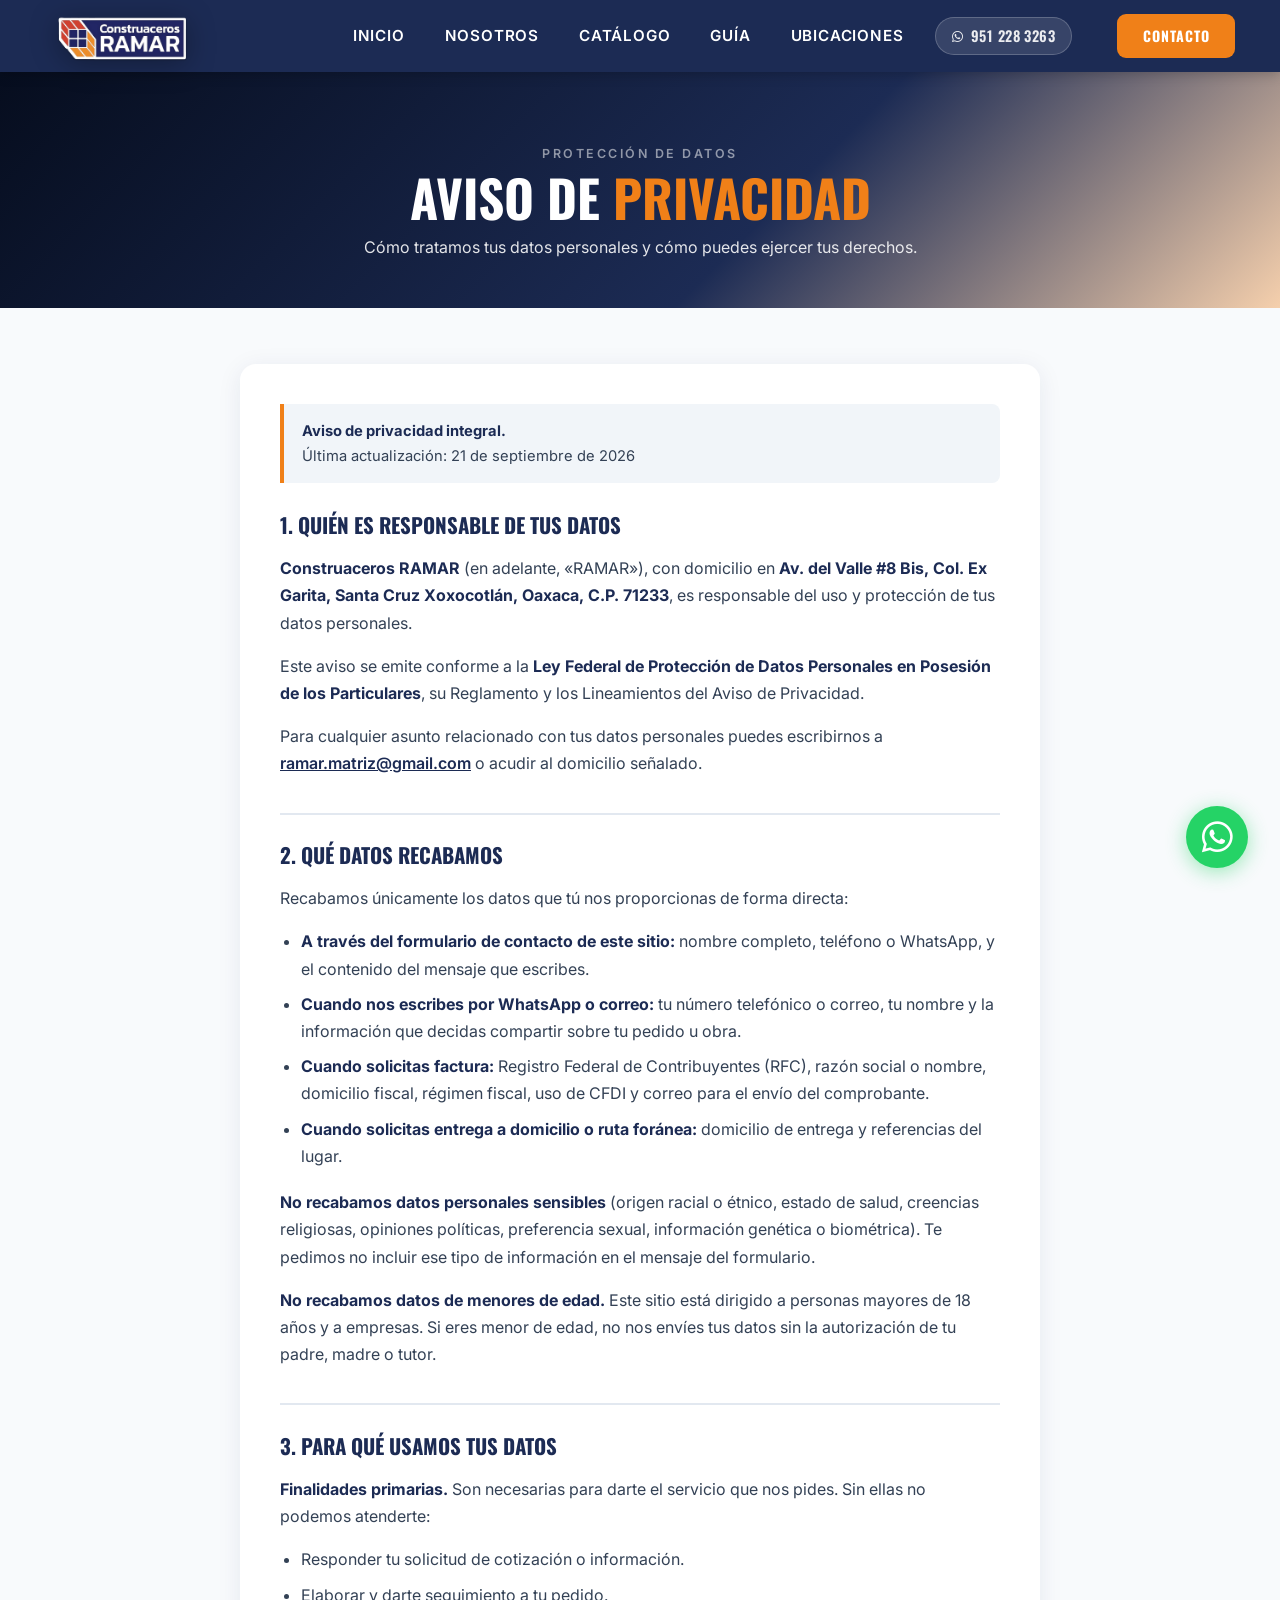
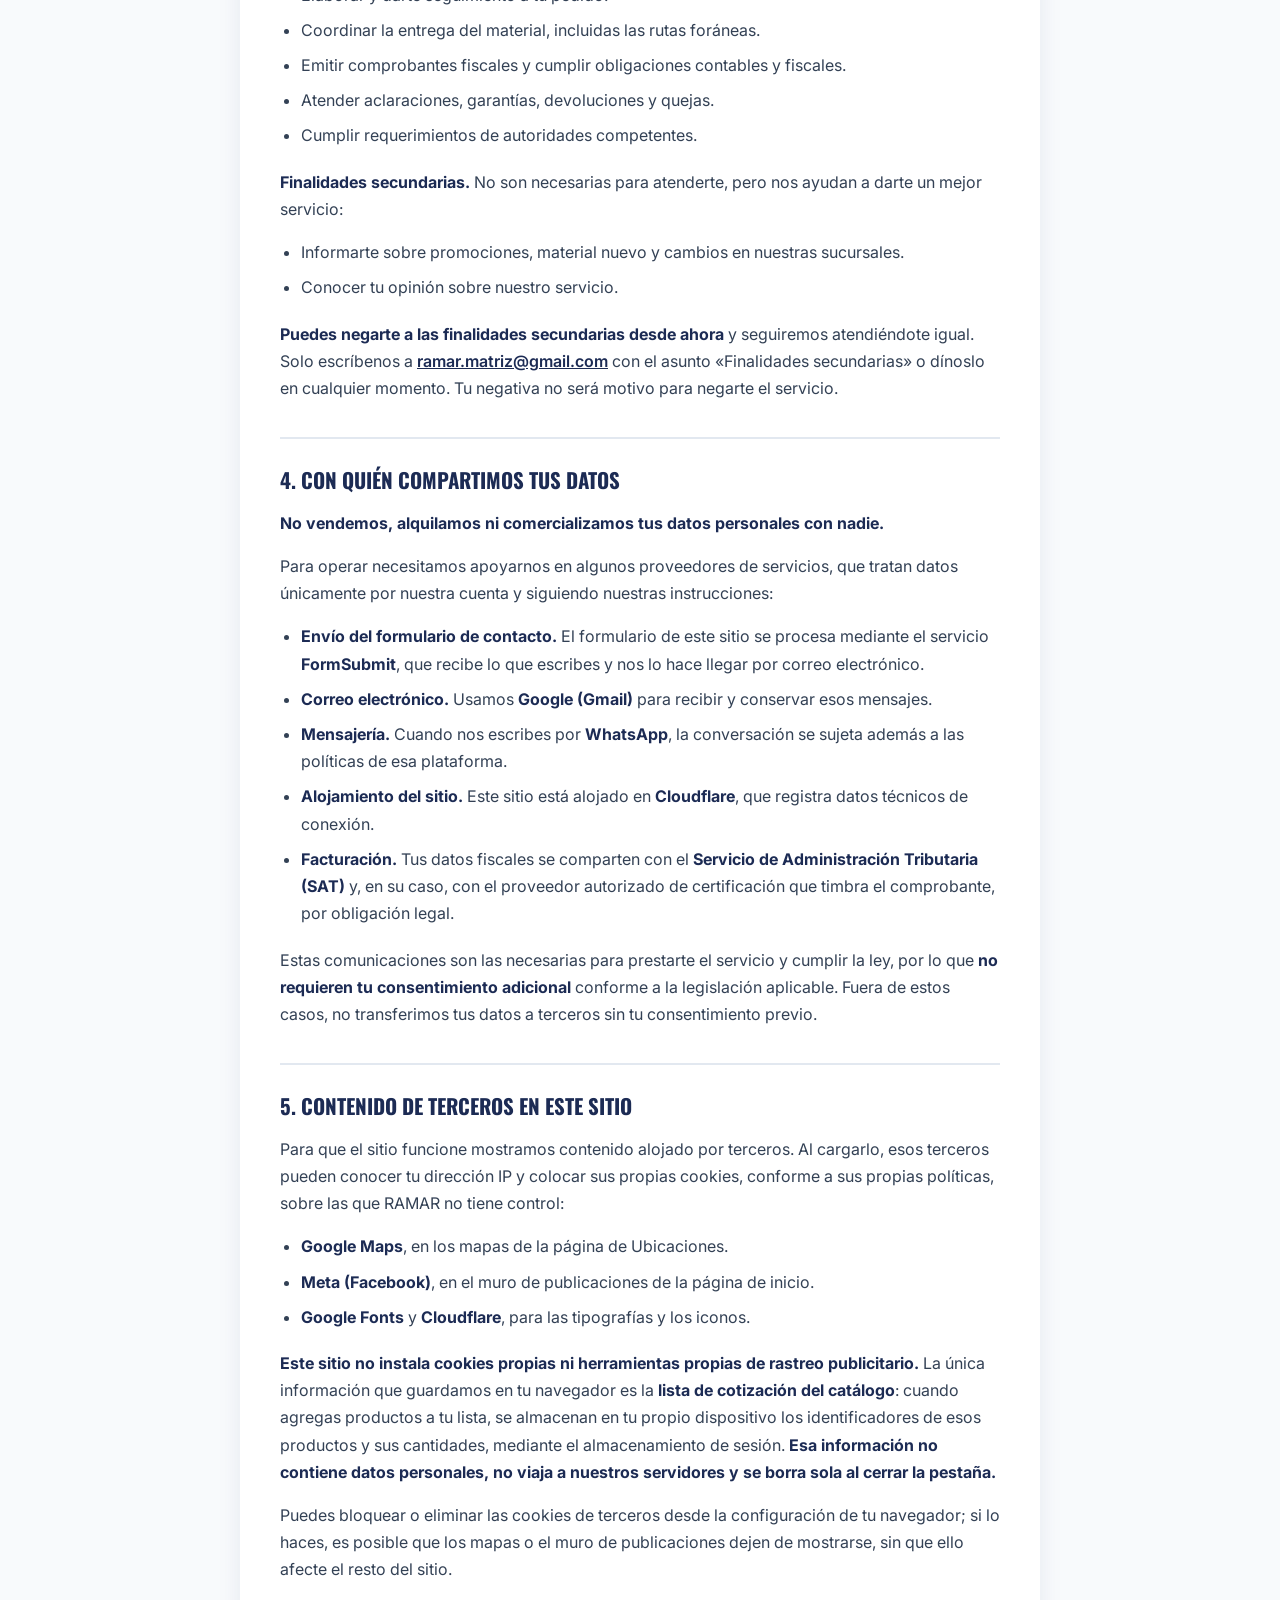
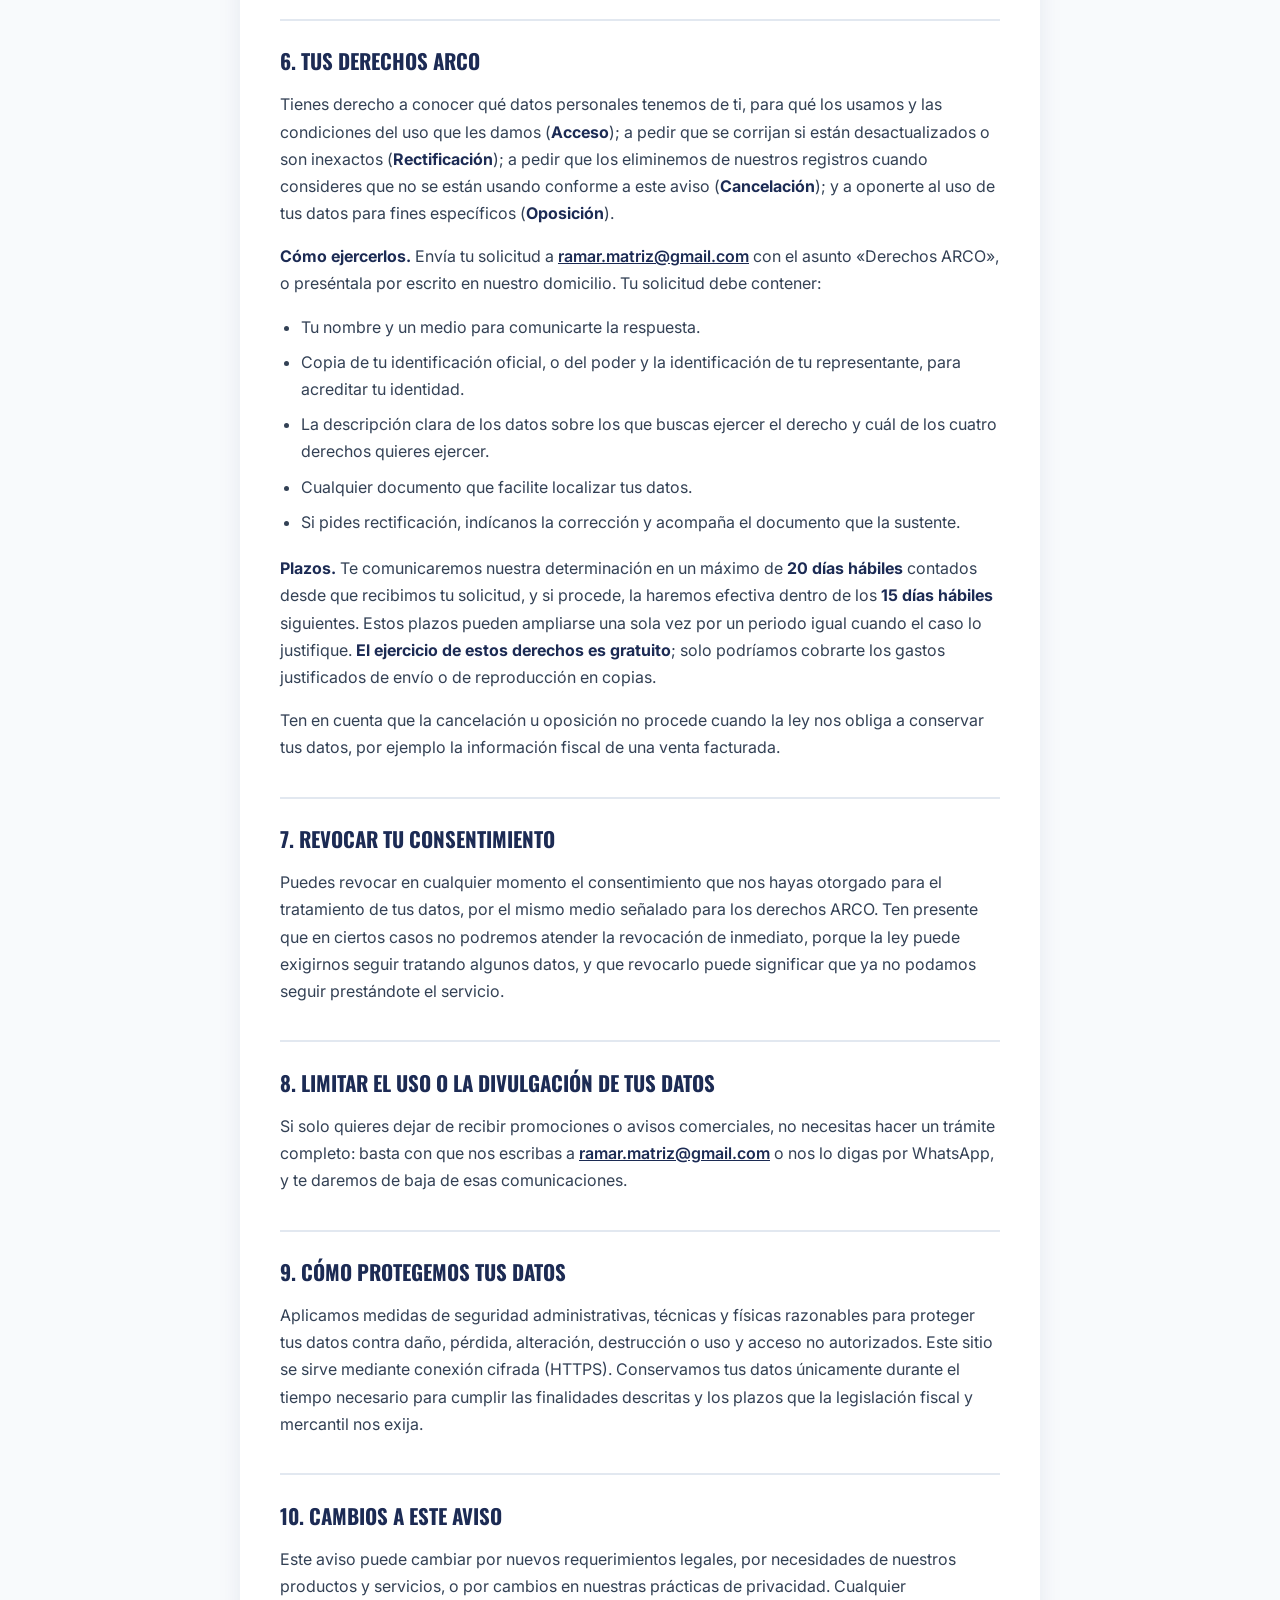
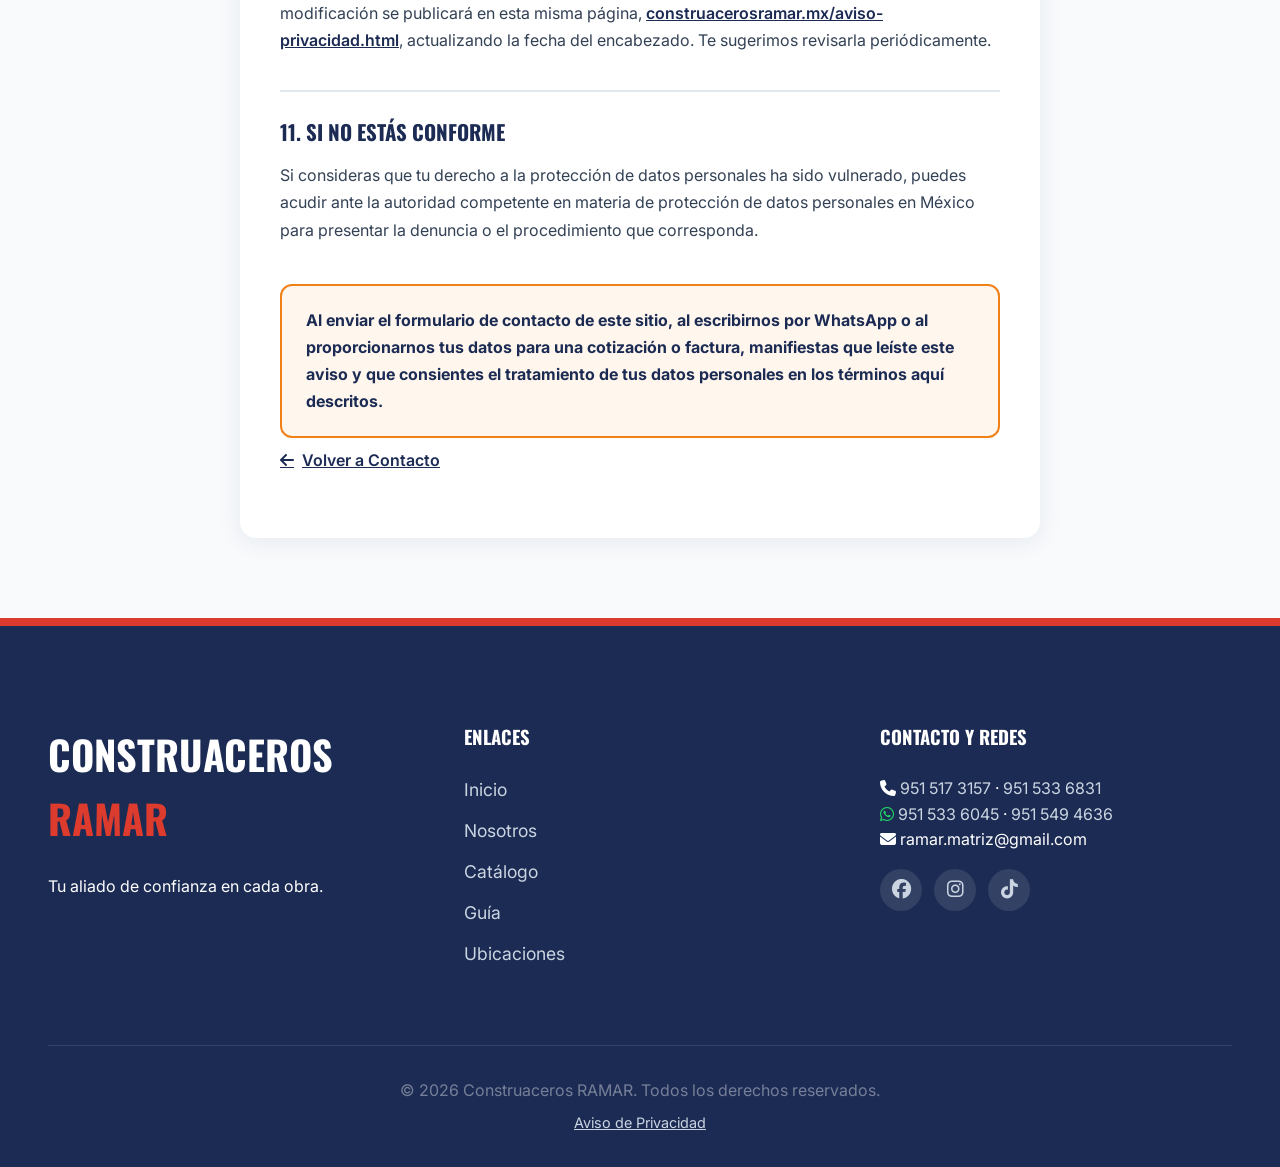
==== commit b75fad82: "docs: el sitio ya corre en Cloudflare, no en Netlify Se migro el hosting el 2026-09-21. La documenta" ====
--- a/aviso-privacidad.html
+++ b/aviso-privacidad.html
@@ -62,7 +62,7 @@
 
                 <p class="legal-meta">
                     <strong>Aviso de privacidad integral.</strong><br>
-                    Última actualización: <time datetime="2026-09-19">19 de septiembre de 2026</time>
+                    Última actualización: <time datetime="2026-09-21">21 de septiembre de 2026</time>
                 </p>
 
                 <h2>1. Quién es responsable de tus datos</h2>
@@ -105,7 +105,7 @@
                     <li><strong>Envío del formulario de contacto.</strong> El formulario de este sitio se procesa mediante el servicio <strong>FormSubmit</strong>, que recibe lo que escribes y nos lo hace llegar por correo electrónico.</li>
                     <li><strong>Correo electrónico.</strong> Usamos <strong>Google (Gmail)</strong> para recibir y conservar esos mensajes.</li>
                     <li><strong>Mensajería.</strong> Cuando nos escribes por <strong>WhatsApp</strong>, la conversación se sujeta además a las políticas de esa plataforma.</li>
-                    <li><strong>Alojamiento del sitio.</strong> Este sitio está alojado en <strong>Netlify</strong>, que registra datos técnicos de conexión.</li>
+                    <li><strong>Alojamiento del sitio.</strong> Este sitio está alojado en <strong>Cloudflare</strong>, que registra datos técnicos de conexión.</li>
                     <li><strong>Facturación.</strong> Tus datos fiscales se comparten con el <strong>Servicio de Administración Tributaria (SAT)</strong> y, en su caso, con el proveedor autorizado de certificación que timbra el comprobante, por obligación legal.</li>
                 </ul>
                 <p>Estas comunicaciones son las necesarias para prestarte el servicio y cumplir la ley, por lo que <strong>no requieren tu consentimiento adicional</strong> conforme a la legislación aplicable. Fuera de estos casos, no transferimos tus datos a terceros sin tu consentimiento previo.</p>
--- a/styles.css
+++ b/styles.css
@@ -4038,3 +4038,108 @@
     .faq-item summary { font-size: .95rem; padding: .9rem 1rem; }
     .faq-cuerpo { padding: 0 1rem 1.2rem; }
 }
+
+/* ══════════════════════════════════════════
+   RETROALIMENTACIÓN AL TOCAR  (:active)
+
+   El sitio se consume en celulares: :hover NUNCA se dispara ahí, así que
+   antes de esto el dedo tocaba un botón y no pasaba absolutamente nada
+   hasta que cargaba la pantalla siguiente. Se sentía como "no funcionó",
+   y la gente volvía a picar.
+
+   Reglas de esto:
+   - Solo `transform`. Nada de sombras ni colores: son propiedades que
+     obligan al navegador a recalcular y en un Android barato se nota.
+   - 140 ms. Es una respuesta, no una animación: si se ve, va mal.
+   - Va DESPUÉS de las reglas :hover de cada elemento, porque `:active` y
+     `:hover` tienen la misma especificidad y decide el orden.
+   - Los elementos que ya suben en :hover (translateY) llevan el translate
+     completo en :active, para que no se peleen los transforms.
+══════════════════════════════════════════ */
+.btn-primary:active,
+.contact-btn:active,
+.whatsapp-float:active,
+.social-link:active,
+.cat-menu-card:active,
+.project-card:active,
+.proj-link:active,
+.btn-proj-quote:active,
+.faq-cta:active,
+.faq-item summary:active,
+.cot-burbuja:active,
+.red-tab:active,
+.ce-btn:active,
+.promo-wa:active {
+    transform: scale(0.97);
+    transition: transform 140ms cubic-bezier(0.4, 0, 0.2, 1);
+}
+
+/* .btn-primary sube 2px en :hover — se conserva el desplazamiento */
+.btn-primary:active { transform: translateY(-2px) scale(0.97); }
+
+/* ══════════════════════════════════════════
+   MOVIMIENTO REDUCIDO  (prefers-reduced-motion)
+
+   Quien tiene activado "reducir movimiento" en su teléfono lo hace por
+   mareo, vértigo o migraña. Antes de esto el sitio se lo ignoraba por
+   completo: las 11 animaciones corrían igual.
+
+   El criterio NO es apagar todo:
+   - Lo que se mueve SIN PARAR se detiene. Es lo que de verdad marea.
+   - Lo que solo aparece o cambia de estado se acorta, no se elimina:
+     sin ninguna transición la interfaz se vuelve brusca y se pierde de
+     vista qué cambió.
+══════════════════════════════════════════ */
+@media (prefers-reduced-motion: reduce) {
+
+    /* 1. Movimiento continuo: se detiene.
+          Es el que de verdad marea.
+          (No se listan .brands-track ni .video-skeleton: sus animaciones
+          existen en este archivo pero ningún HTML usa esas clases. Es CSS
+          muerto que ya venía en el repo — ver la nota en CLAUDE.md.) */
+    .tips-bg-pattern,       /* fondo que flota en la sección de tips */
+    .hero-scroll-hint,      /* flechita que brinca en el hero */
+    .tip-rotator::after {   /* barra de progreso del tip */
+        animation: none !important;
+    }
+
+    /* 2. Entradas de golpe al cargar: se quitan.
+          Los keyframes llevan el opacity:0 adentro, no en el elemento,
+          así que sin animación quedan visibles — verificado en Chromium. */
+    .hero-logo,
+    .hero-headline,
+    .hero-title,
+    .hero-sub,
+    .hero-buttons {
+        animation: none !important;
+    }
+
+    /* 3. Cambios de estado: se acortan a un tercio, no se apagan */
+    *, *::before, *::after {
+        transition-duration: 100ms !important;
+        animation-duration: 100ms !important;
+    }
+
+    /* 4. El carrusel del hero deja de deslizar y solo cambia */
+    .hero-slide { transition-duration: 100ms !important; }
+
+    /* 5. La retroalimentación al tocar se conserva: es información,
+          no decoración, y 140 ms no marea a nadie */
+    .btn-primary:active,
+    .contact-btn:active,
+    .whatsapp-float:active,
+    .social-link:active,
+    .cat-menu-card:active,
+    .project-card:active,
+    .proj-link:active,
+    .btn-proj-quote:active,
+    .faq-cta:active,
+    .faq-item summary:active,
+    .cot-burbuja:active,
+    .red-tab:active,
+    .ce-btn:active,
+    .promo-wa:active,
+    .pcard:active {
+        transition-duration: 140ms !important;
+    }
+}
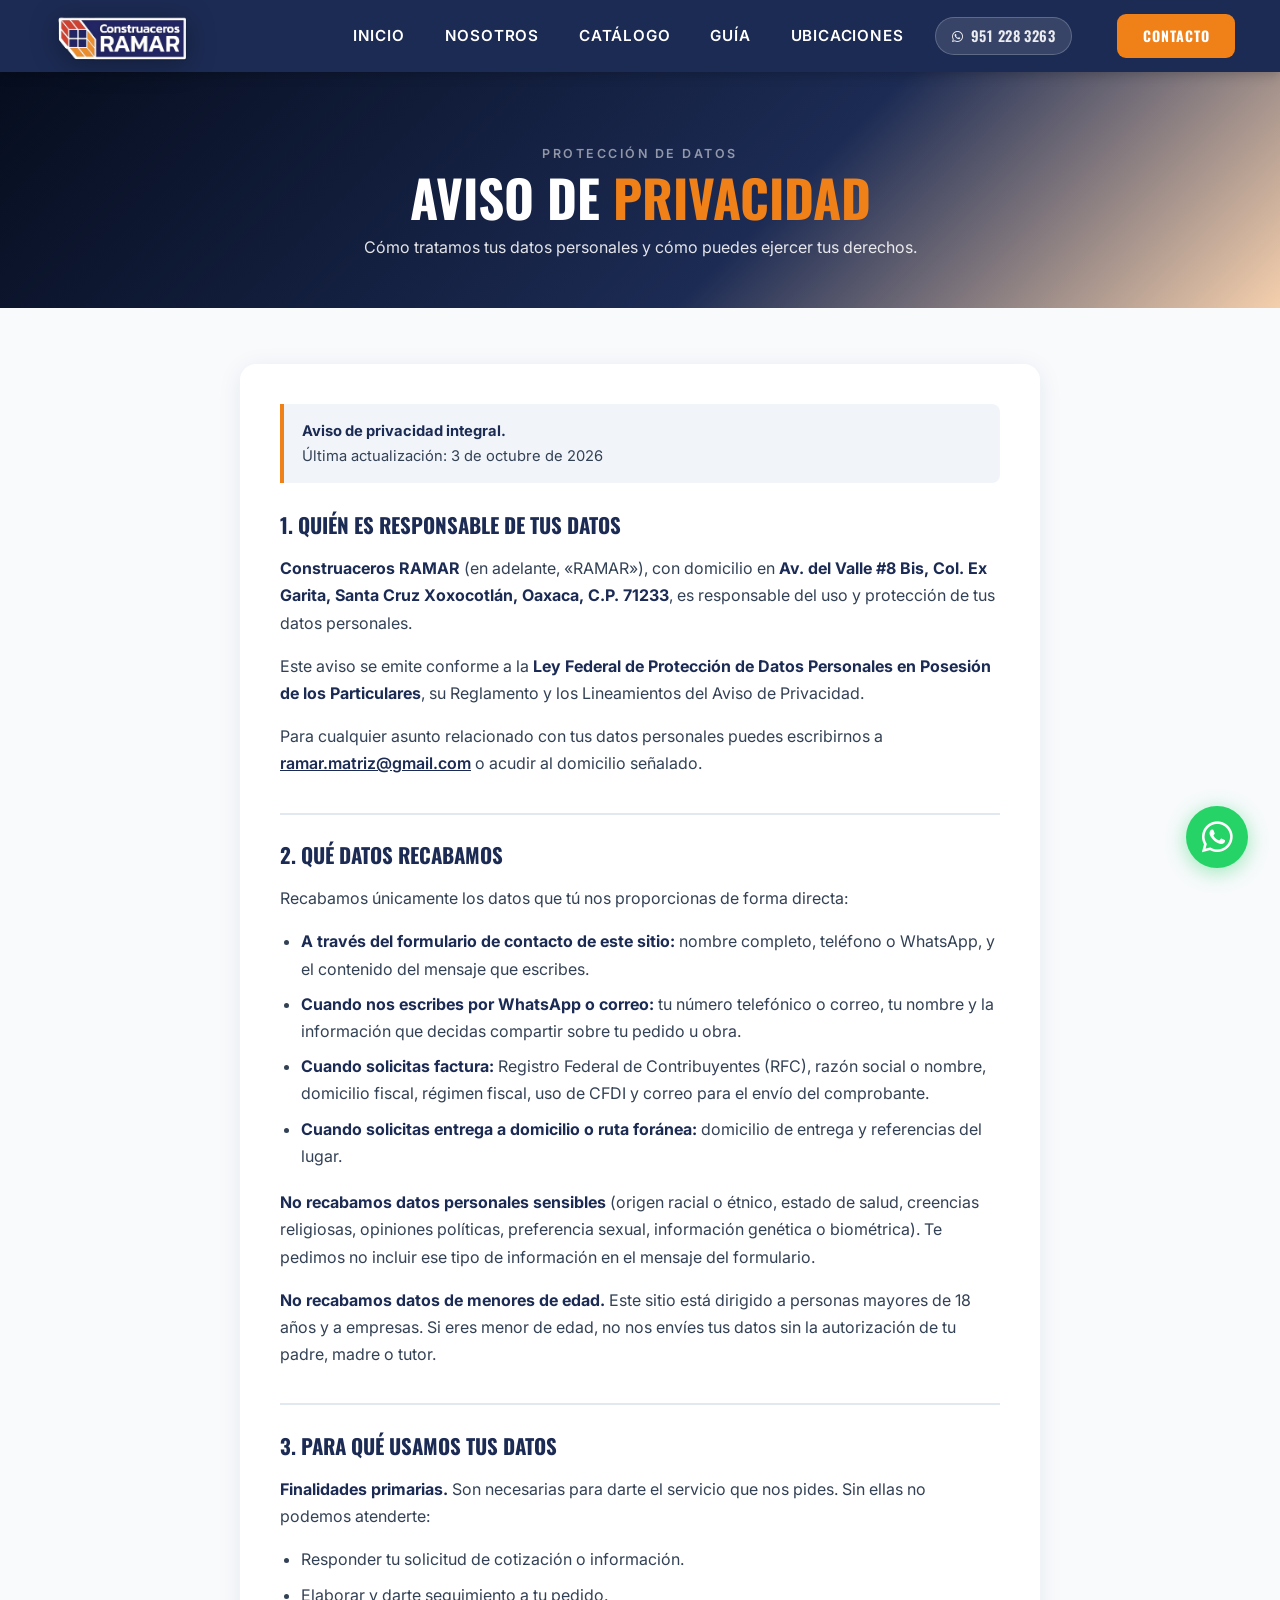
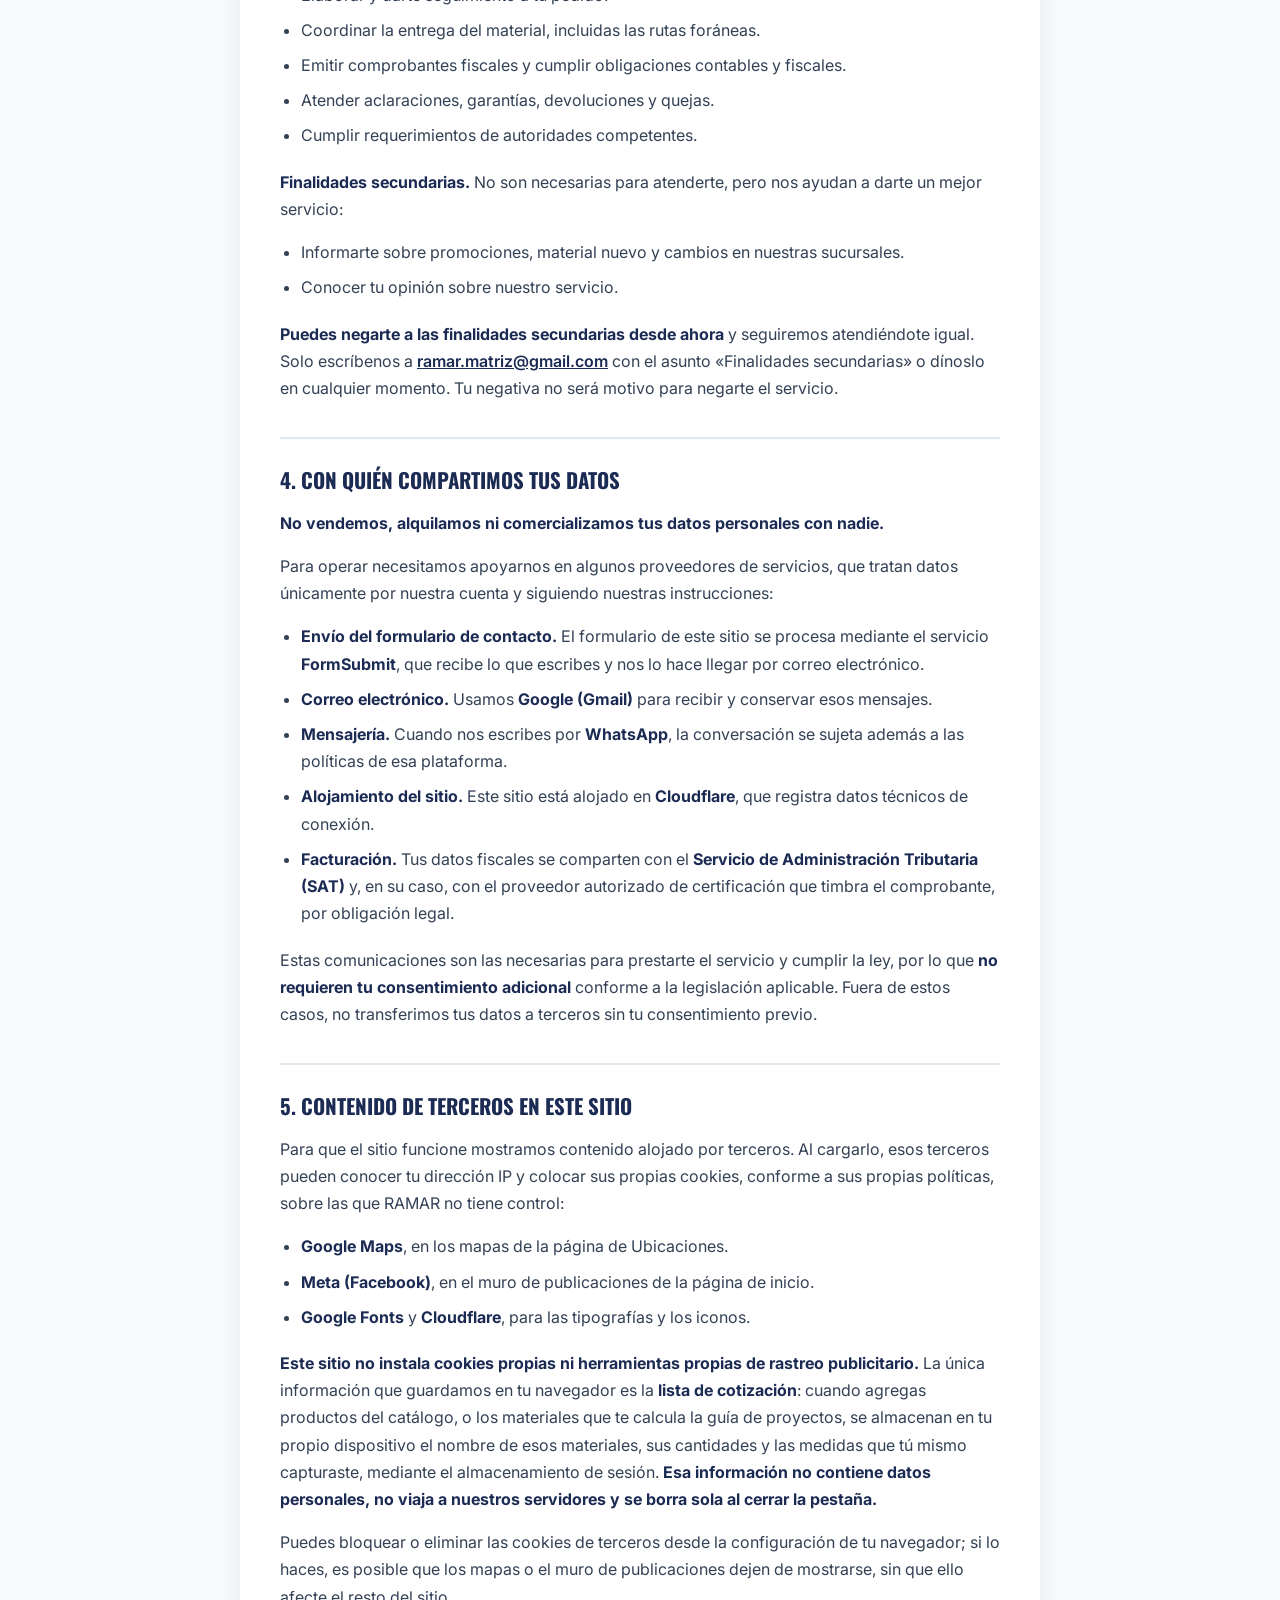
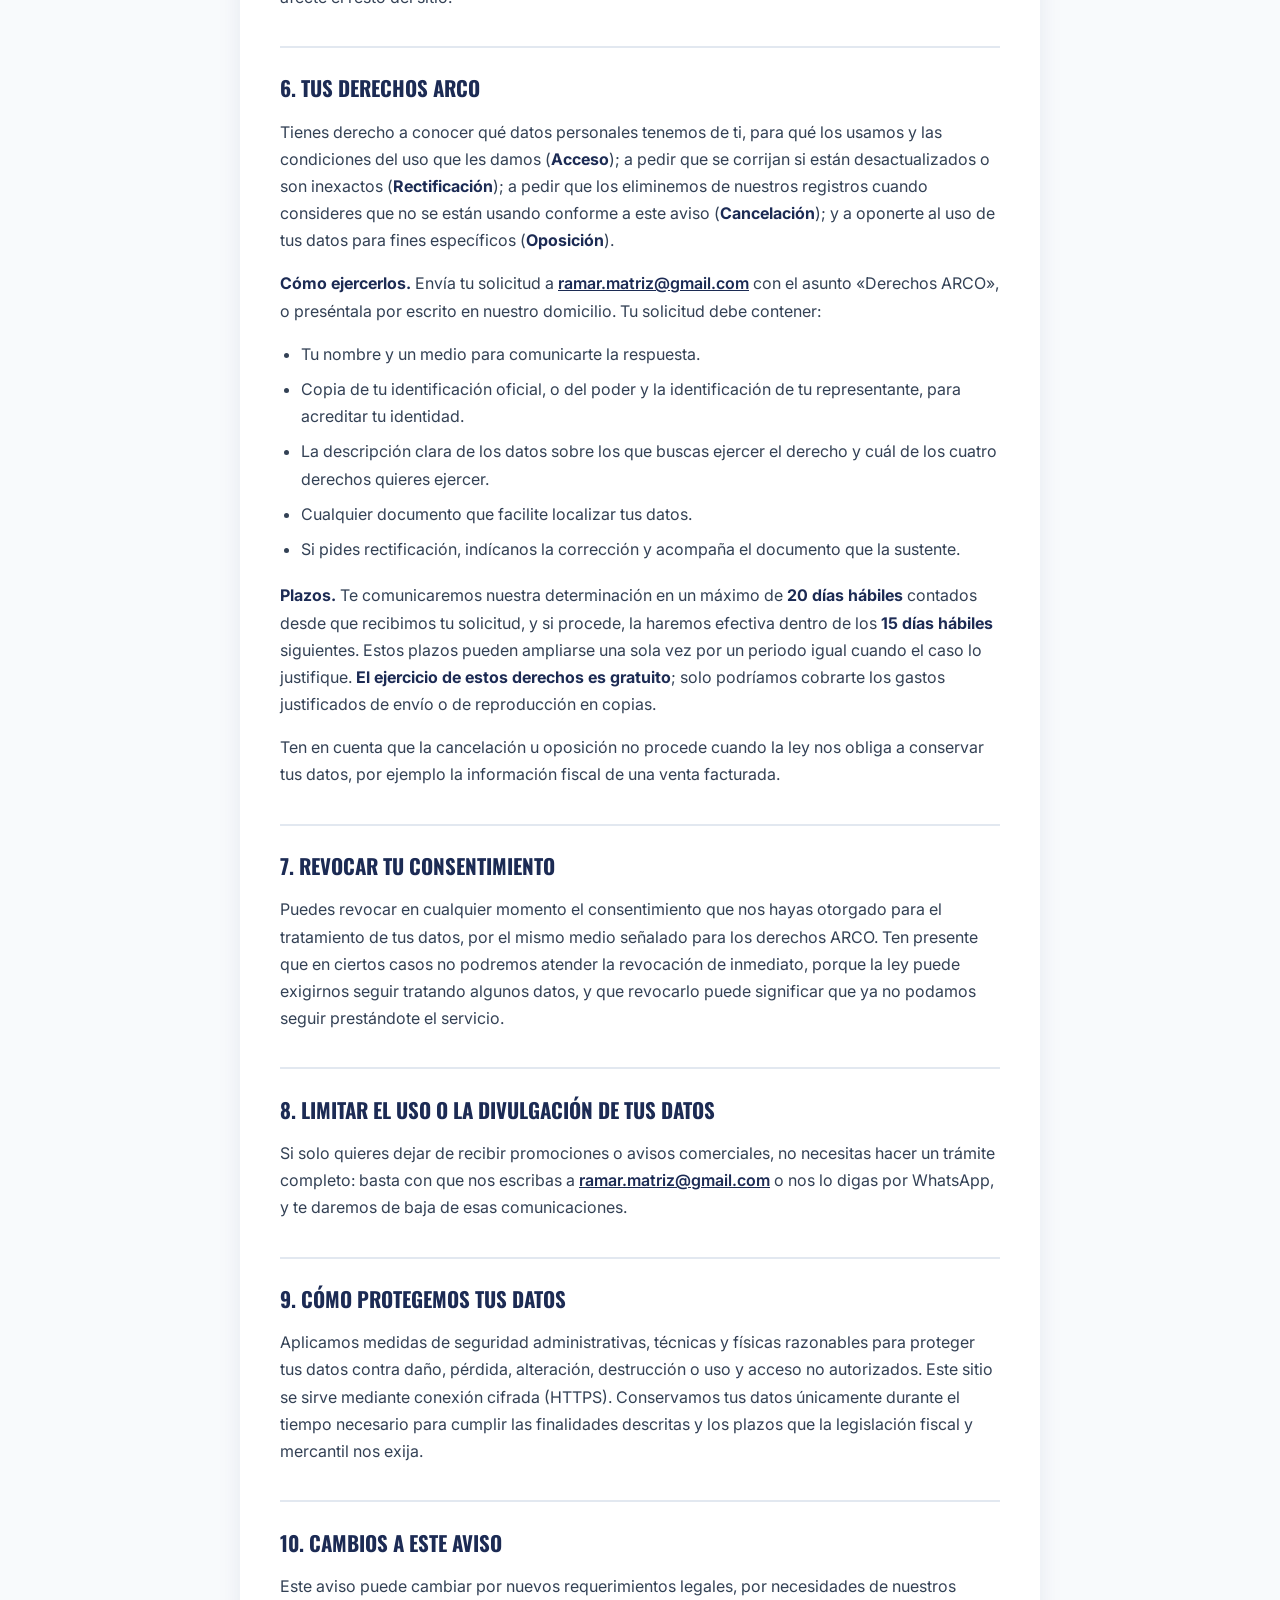
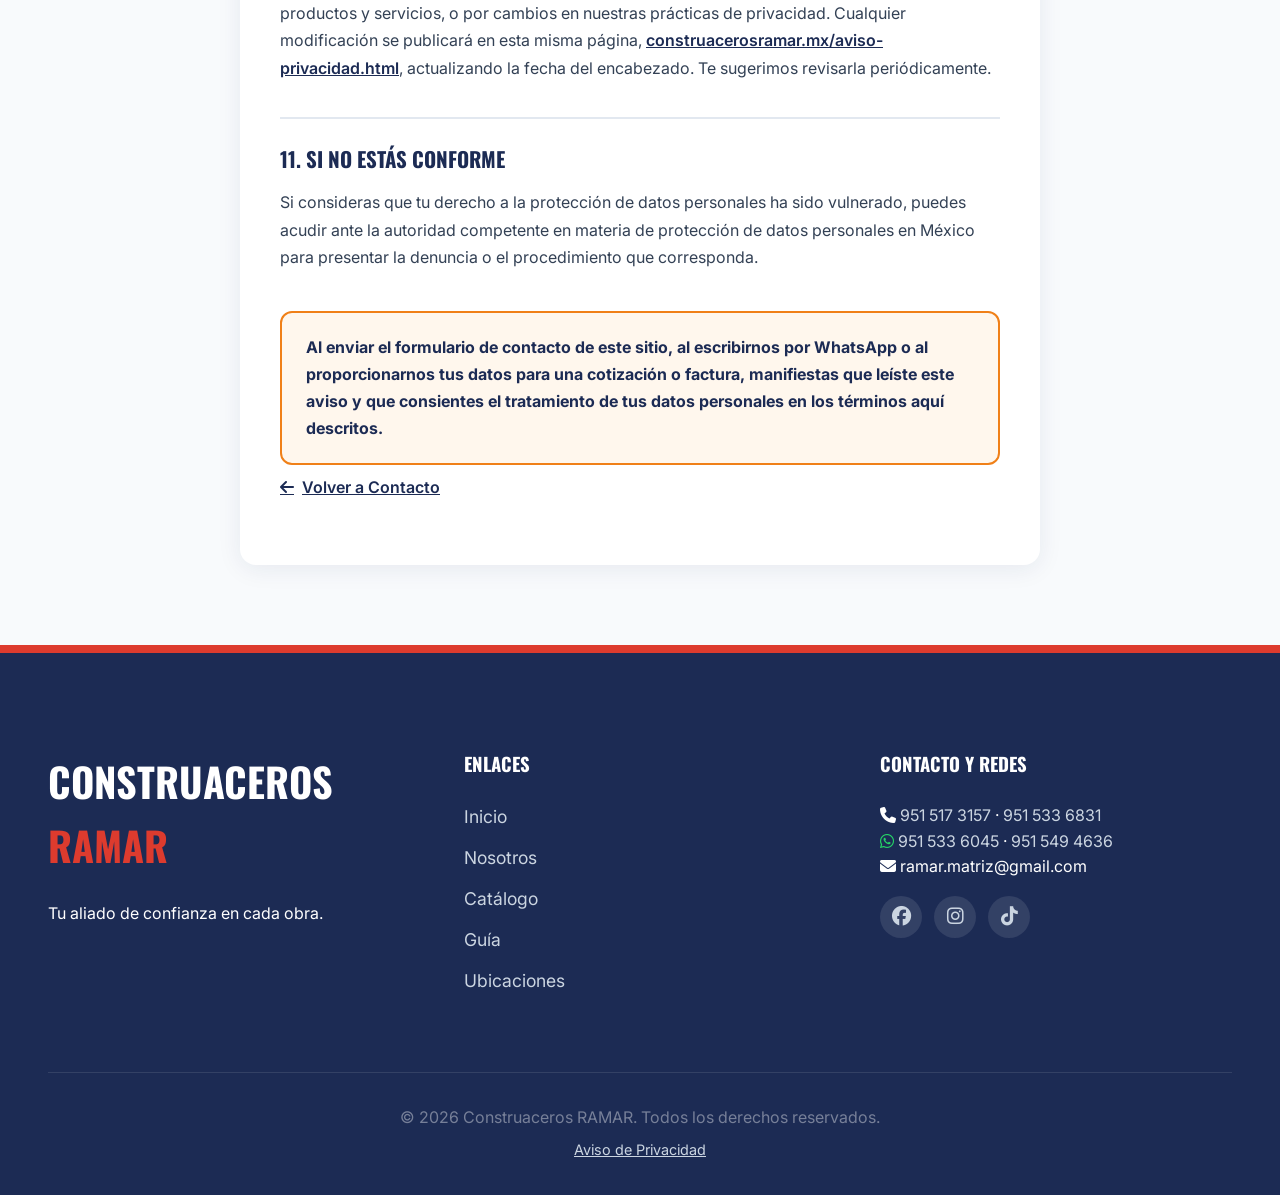
==== commit d8310da1: "feat(guia): la guía deja de ser un folleto y pasa a vender Ocho cosas, de la que más se notaba a la " ====
--- a/aviso-privacidad.html
+++ b/aviso-privacidad.html
@@ -62,7 +62,7 @@
 
                 <p class="legal-meta">
                     <strong>Aviso de privacidad integral.</strong><br>
-                    Última actualización: <time datetime="2026-09-21">21 de septiembre de 2026</time>
+                    Última actualización: <time datetime="2026-10-03">3 de octubre de 2026</time>
                 </p>
 
                 <h2>1. Quién es responsable de tus datos</h2>
@@ -117,7 +117,7 @@
                     <li><strong>Meta (Facebook)</strong>, en el muro de publicaciones de la página de inicio.</li>
                     <li><strong>Google Fonts</strong> y <strong>Cloudflare</strong>, para las tipografías y los iconos.</li>
                 </ul>
-                <p><strong>Este sitio no instala cookies propias ni herramientas propias de rastreo publicitario.</strong> La única información que guardamos en tu navegador es la <strong>lista de cotización del catálogo</strong>: cuando agregas productos a tu lista, se almacenan en tu propio dispositivo los identificadores de esos productos y sus cantidades, mediante el almacenamiento de sesión. <strong>Esa información no contiene datos personales, no viaja a nuestros servidores y se borra sola al cerrar la pestaña.</strong></p>
+                <p><strong>Este sitio no instala cookies propias ni herramientas propias de rastreo publicitario.</strong> La única información que guardamos en tu navegador es la <strong>lista de cotización</strong>: cuando agregas productos del catálogo, o los materiales que te calcula la guía de proyectos, se almacenan en tu propio dispositivo el nombre de esos materiales, sus cantidades y las medidas que tú mismo capturaste, mediante el almacenamiento de sesión. <strong>Esa información no contiene datos personales, no viaja a nuestros servidores y se borra sola al cerrar la pestaña.</strong></p>
                 <p>Puedes bloquear o eliminar las cookies de terceros desde la configuración de tu navegador; si lo haces, es posible que los mapas o el muro de publicaciones dejen de mostrarse, sin que ello afecte el resto del sitio.</p>
 
                 <h2>6. Tus derechos ARCO</h2>
--- a/styles.css
+++ b/styles.css
@@ -1301,6 +1301,38 @@
     flex-wrap: wrap;
     justify-content: center;
 }
+/* Selector de sucursal de la guía. Va en la misma barra que los filtros:
+   el visitante elige una vez y los 13 botones de WhatsApp de la página se
+   reapuntan solos. */
+.guide-sucursal {
+    display: flex;
+    align-items: center;
+    justify-content: center;
+    gap: .6rem;
+    flex-wrap: wrap;
+    margin-top: .9rem;
+}
+.guide-sucursal label {
+    font-family: var(--font-body);
+    font-size: .85rem;
+    font-weight: 600;
+    color: #475569;
+}
+.guide-sucursal label i { color: var(--color-blue); }
+.guide-sucursal select {
+    min-height: 44px;
+    max-width: 100%;
+    border: 2px solid #e2e8f0;
+    border-radius: 50px;
+    padding: .45rem 1.1rem;
+    font-family: var(--font-body);
+    font-size: .88rem;
+    color: var(--color-text);
+    background: var(--color-white);
+    cursor: pointer;
+}
+.guide-sucursal select:focus { outline: none; border-color: var(--color-blue); }
+
 .filter-btn {
     padding: 0.55rem 1.4rem;
     border: 2px solid #e2e8f0;
@@ -1584,6 +1616,30 @@
     transition: all 0.2s;
 }
 .calc-wa-btn:hover { background: #1da851; transform: translateY(-2px); }
+/* Pasa la lista calculada a «Mi cotización», la misma del catálogo. */
+.calc-add-btn {
+    display: inline-flex;
+    align-items: center;
+    justify-content: center;
+    gap: 0.5rem;
+    min-height: 46px;
+    width: 100%;
+    border: none;
+    background: var(--color-yellow);
+    color: #fff;
+    padding: 0.7rem 1.5rem;
+    border-radius: 50px;
+    font-family: var(--font-body);
+    font-size: 0.9rem;
+    font-weight: 700;
+    cursor: pointer;
+    margin-top: 0.7rem;
+    transition: background 0.2s, transform 0.12s;
+}
+.calc-add-btn:hover { background: #d96f12; }
+.calc-add-btn:active { transform: scale(0.97); }
+.calc-add-btn.agregado { background: #16a34a; }
+
 .unit-toggle-wrap { display: flex; flex-direction: column; gap: 0.5rem; }
 .unit-toggle { display: flex; gap: 0.5rem; flex-wrap: wrap; }
 .unit-btn {
@@ -3270,6 +3326,30 @@
     letter-spacing: 1px;
     margin: 0 0 1rem;
 }
+.electrode-diam {
+    font-family: var(--font-body);
+    font-size: 0.88rem;
+    font-weight: 700;
+    color: var(--color-yellow);
+    margin: -0.6rem 0 1rem;
+    display: flex;
+    align-items: center;
+    gap: 0.45rem;
+}
+.electrode-6010 .electrode-badge { background: linear-gradient(135deg, #dc2626 0%, #991b1b 100%); }
+.electrode-link {
+    display: inline-flex;
+    align-items: center;
+    gap: 0.4rem;
+    margin-top: 1rem;
+    font-family: var(--font-body);
+    font-size: 0.85rem;
+    font-weight: 700;
+    color: var(--color-yellow);
+    text-decoration: none;
+}
+.electrode-link:hover { text-decoration: underline; }
+
 .electrode-uses { list-style: none; padding: 0; margin: 0; }
 .electrode-uses li {
     display: flex;
@@ -3850,6 +3930,9 @@
 }
 @keyframes cot-entra { from { opacity:0; transform: translateY(14px) scale(.9);} to { opacity:1; transform:none; } }
 .cot-burbuja:hover { background: #24356b; }
+/* [hidden] por sí solo no basta: la regla de arriba fija display:inline-flex
+   y gana. Sin esto la burbuja se veía con la lista vacía, marcando 0. */
+.cot-burbuja[hidden] { display: none; }
 .cot-cuenta {
     display: inline-flex; align-items: center; justify-content: center;
     min-width: 24px; height: 24px; padding: 0 .35rem;
@@ -3907,6 +3990,27 @@
     resize: vertical;
 }
 .cot-pie textarea:focus { outline: none; border-color: var(--color-blue); }
+/* Medida ya calculada que viene de la guía (32.5 m lin. · 6 tramos).
+   Va en lugar de los botones ± porque no es una cantidad que se suba a mano. */
+.cot-item-medida {
+    display: block;
+    font-family: var(--font-body);
+    font-size: .84rem; font-weight: 600;
+    color: var(--color-blue);
+    margin: .1rem 0 .15rem;
+}
+/* Selector de sucursal dentro del panel de cotización */
+.cot-pie select {
+    width: 100%; box-sizing: border-box;
+    border: 2px solid #e2e8f0; border-radius: 10px;
+    padding: .65rem .9rem;
+    margin-bottom: 1rem;
+    font-family: var(--font-body); font-size: .93rem;
+    color: var(--color-text); background: #fff;
+    cursor: pointer;
+}
+.cot-pie select:focus { outline: none; border-color: var(--color-blue); }
+
 .cot-aviso { font-family: var(--font-body); font-size: .82rem; color: var(--color-text-light); margin: .7rem 0 1rem; line-height: 1.45; }
 .cot-enviar {
     width: 100%;
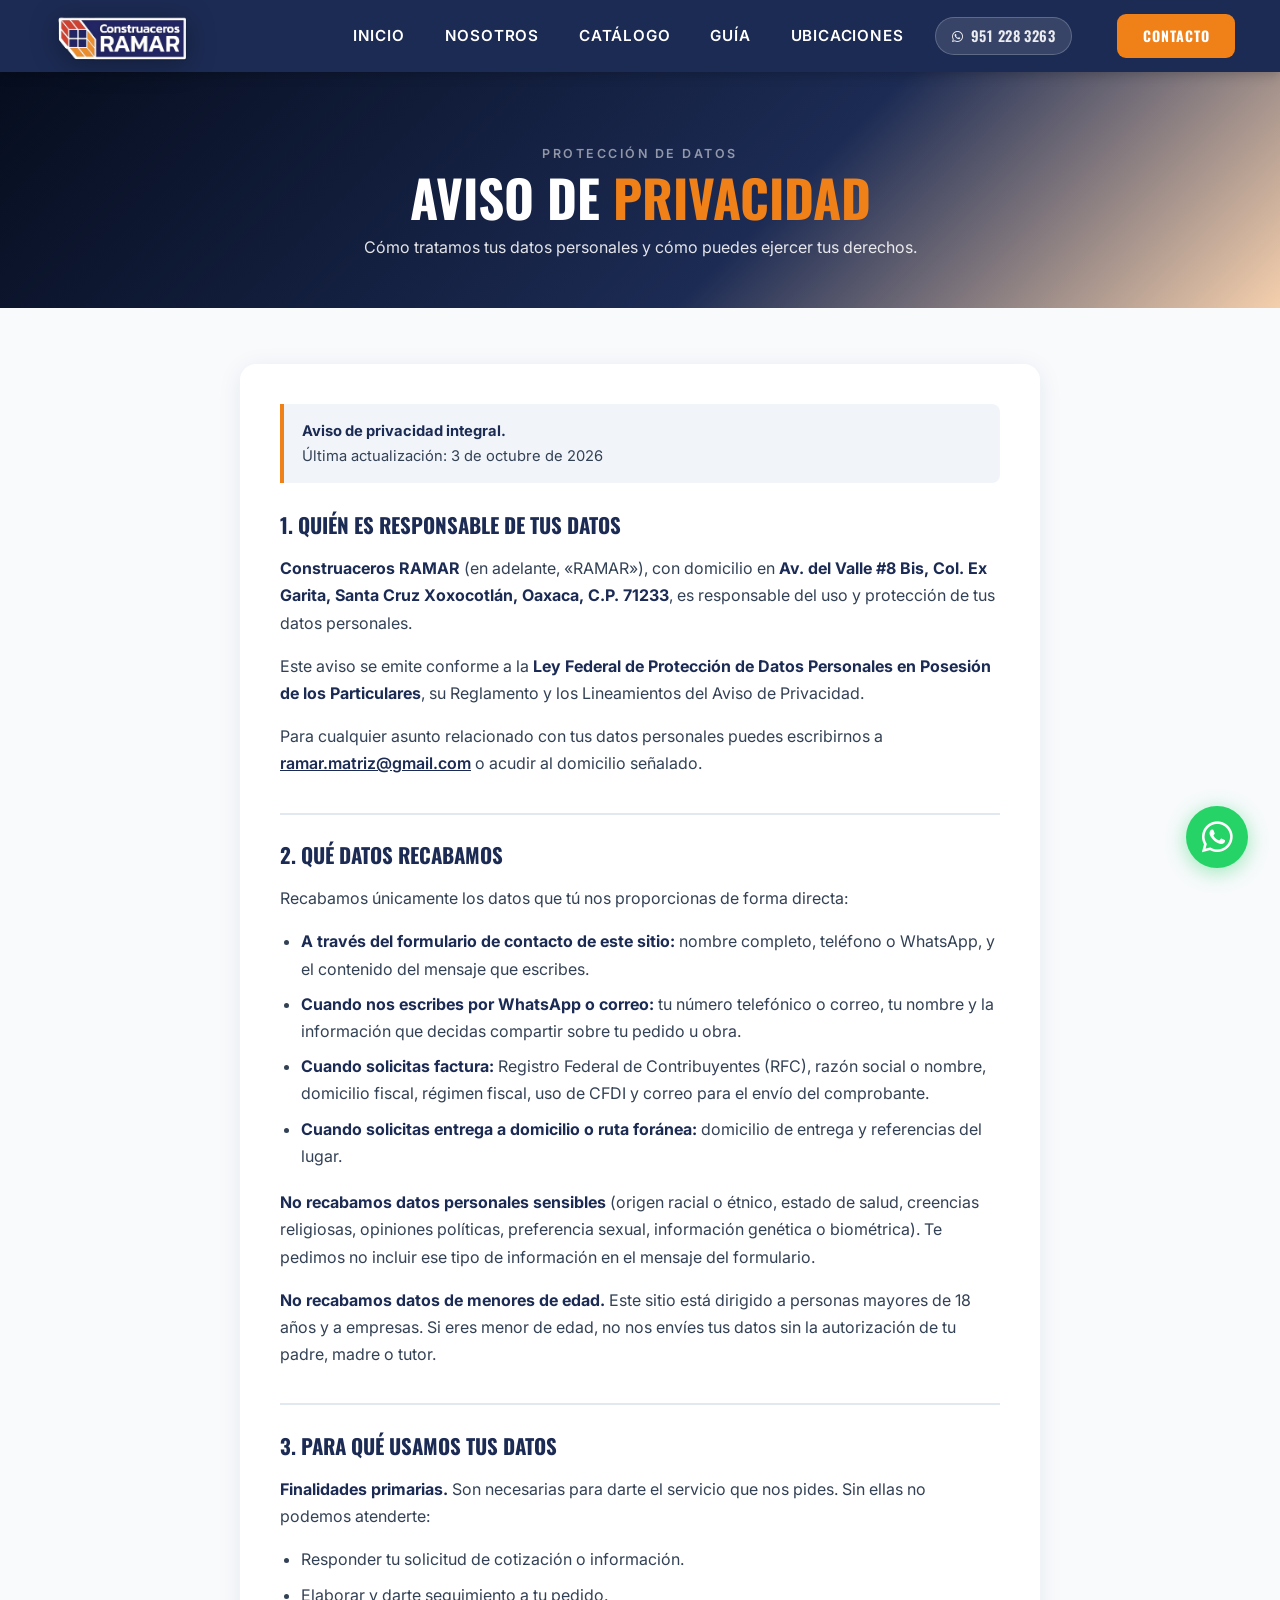
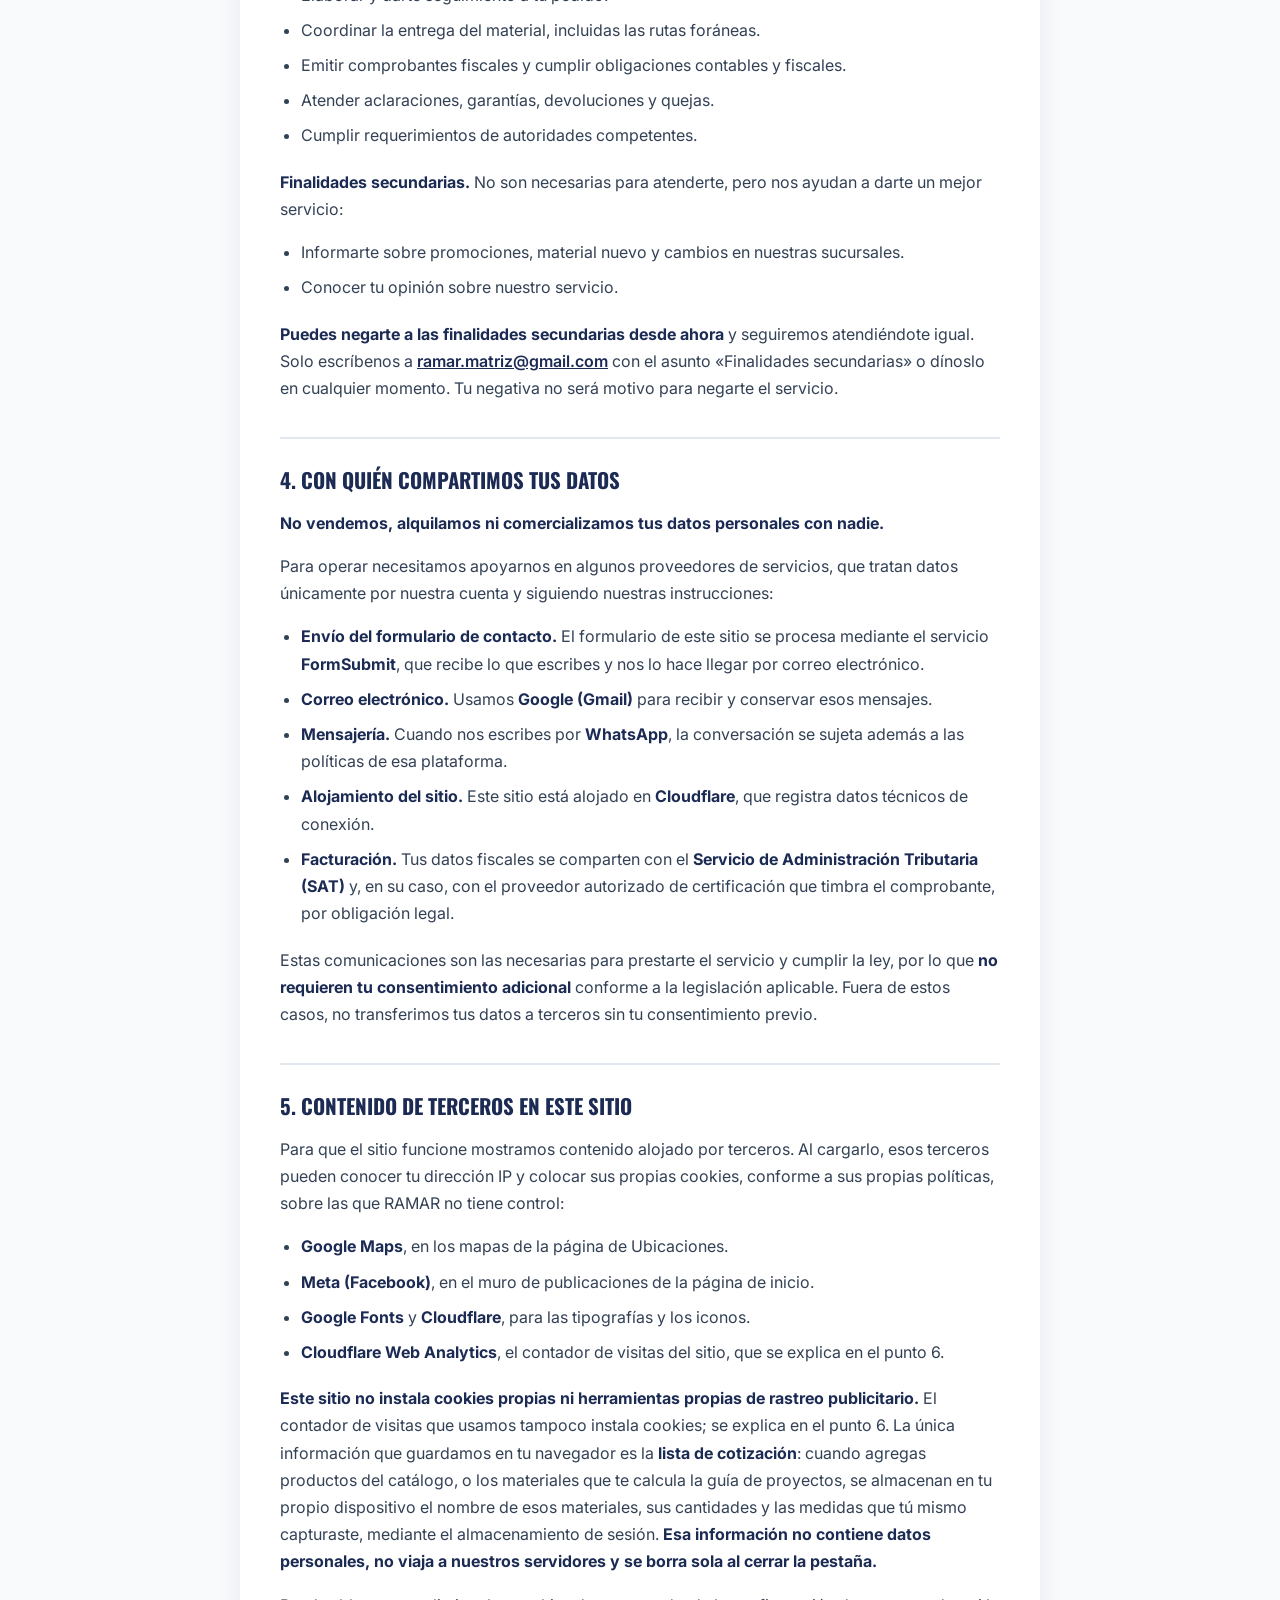
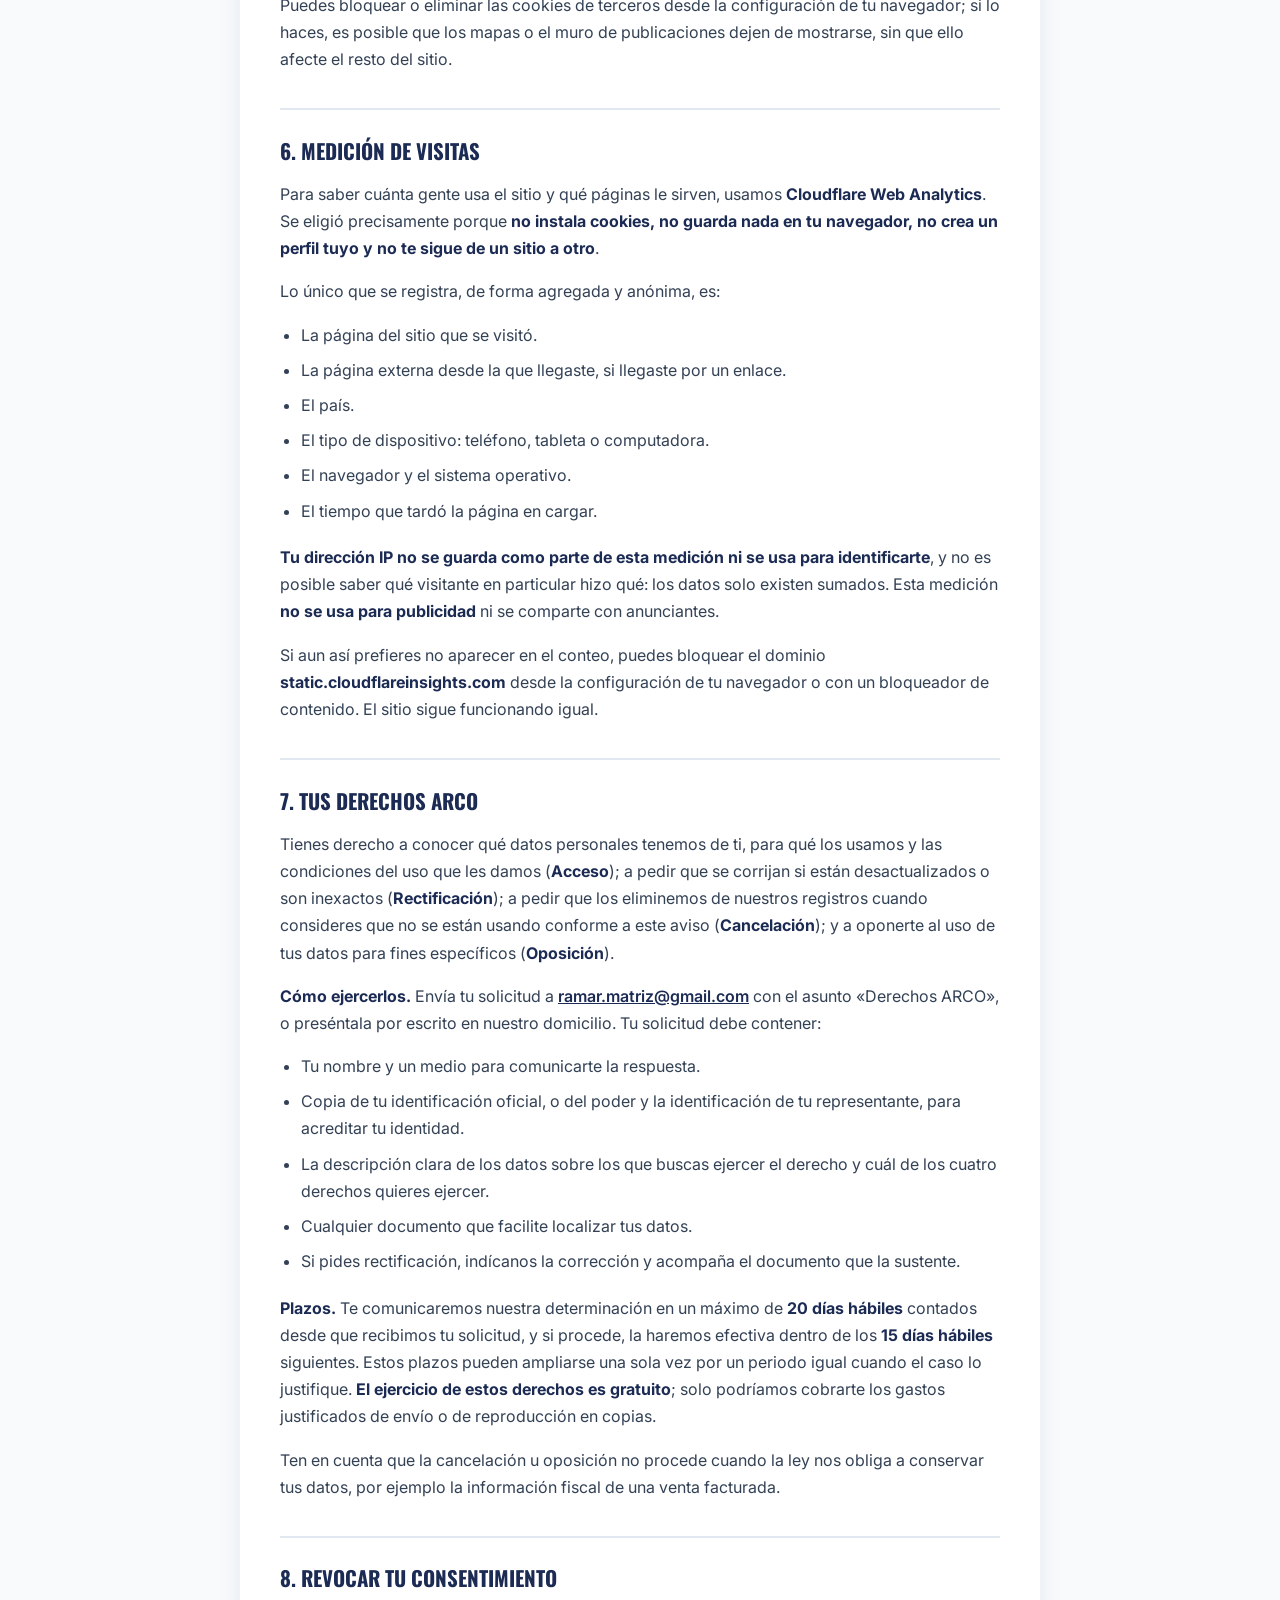
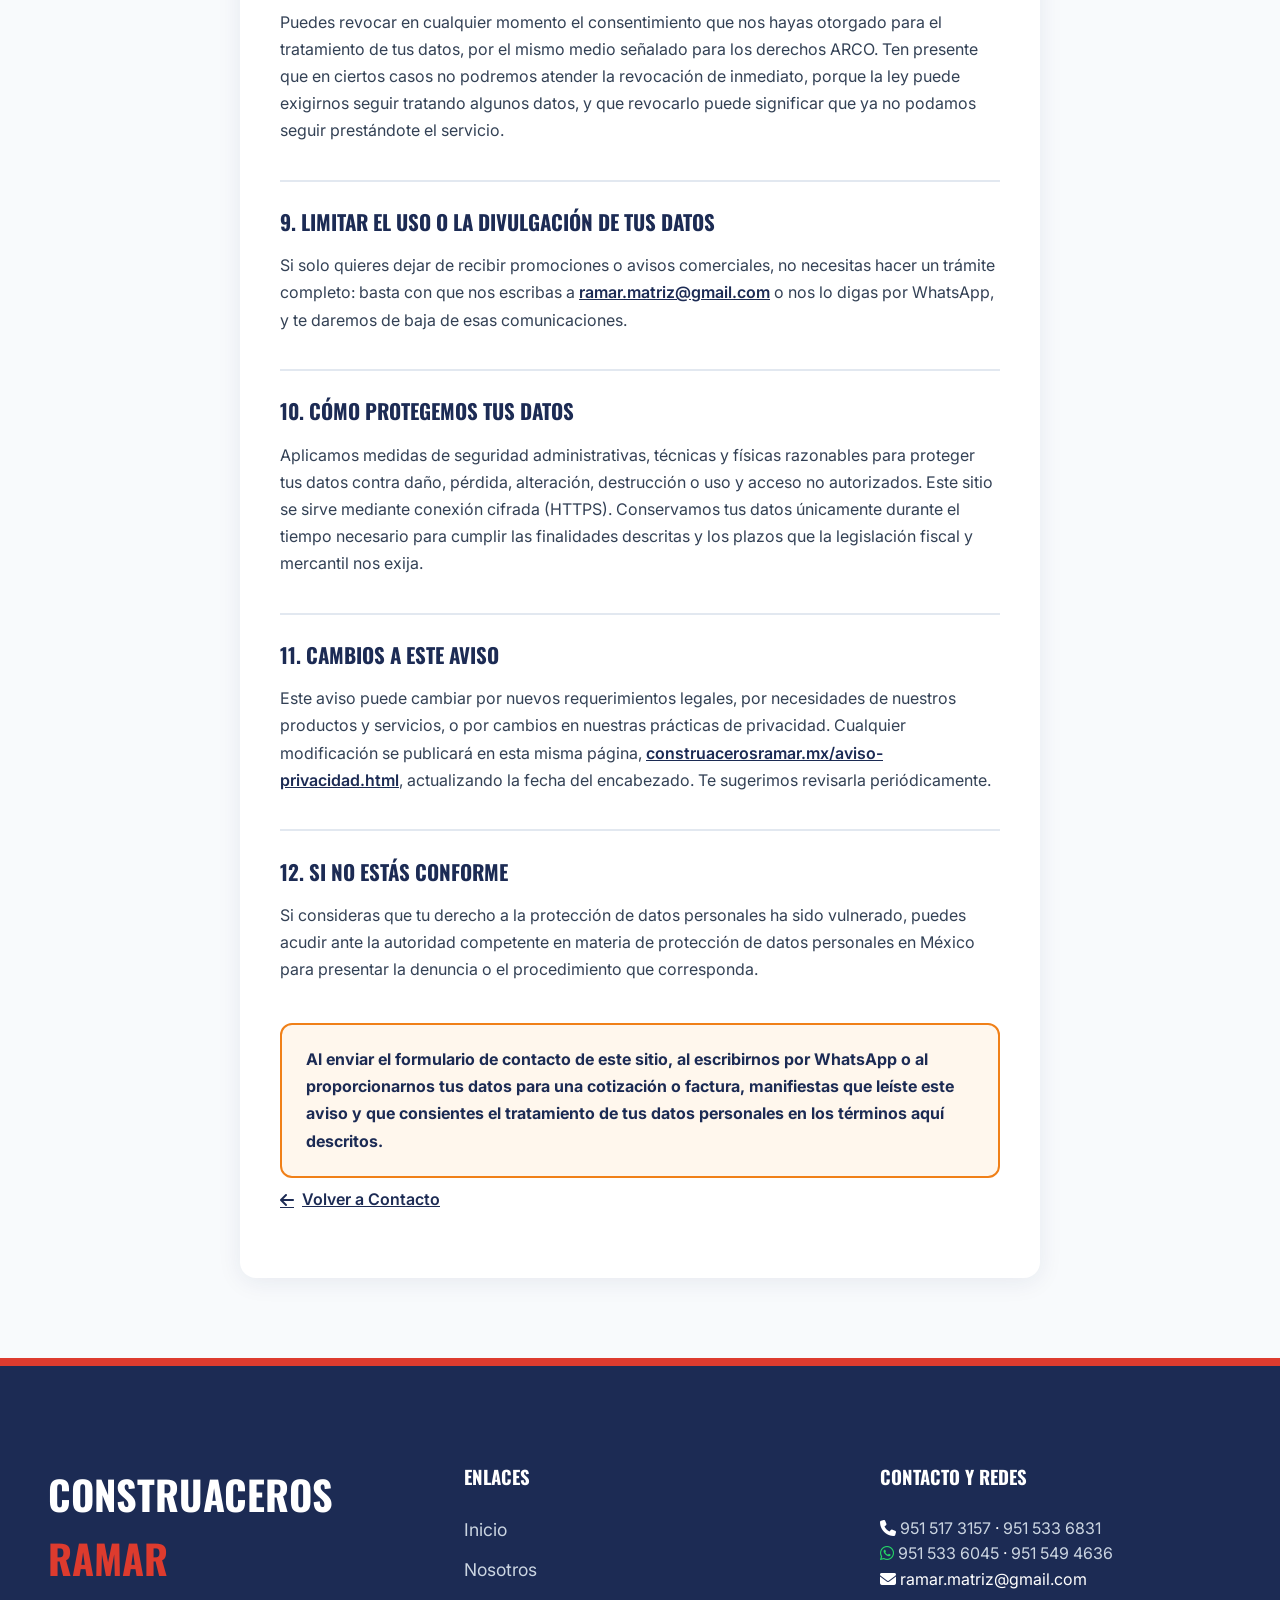
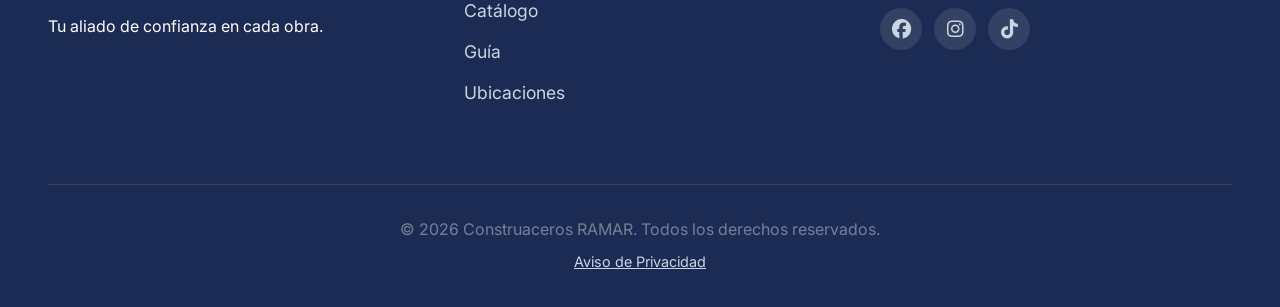
==== commit b6067962: "feat(analitica): el contador de visitas deja de estar roto Cloudflare inyectaba su beacon en todas l" ====
--- a/aviso-privacidad.html
+++ b/aviso-privacidad.html
@@ -116,11 +116,26 @@
                     <li><strong>Google Maps</strong>, en los mapas de la página de Ubicaciones.</li>
                     <li><strong>Meta (Facebook)</strong>, en el muro de publicaciones de la página de inicio.</li>
                     <li><strong>Google Fonts</strong> y <strong>Cloudflare</strong>, para las tipografías y los iconos.</li>
-                </ul>
-                <p><strong>Este sitio no instala cookies propias ni herramientas propias de rastreo publicitario.</strong> La única información que guardamos en tu navegador es la <strong>lista de cotización</strong>: cuando agregas productos del catálogo, o los materiales que te calcula la guía de proyectos, se almacenan en tu propio dispositivo el nombre de esos materiales, sus cantidades y las medidas que tú mismo capturaste, mediante el almacenamiento de sesión. <strong>Esa información no contiene datos personales, no viaja a nuestros servidores y se borra sola al cerrar la pestaña.</strong></p>
+                    <li><strong>Cloudflare Web Analytics</strong>, el contador de visitas del sitio, que se explica en el punto 6.</li>
+                </ul>
+                <p><strong>Este sitio no instala cookies propias ni herramientas propias de rastreo publicitario.</strong> El contador de visitas que usamos tampoco instala cookies; se explica en el punto 6. La única información que guardamos en tu navegador es la <strong>lista de cotización</strong>: cuando agregas productos del catálogo, o los materiales que te calcula la guía de proyectos, se almacenan en tu propio dispositivo el nombre de esos materiales, sus cantidades y las medidas que tú mismo capturaste, mediante el almacenamiento de sesión. <strong>Esa información no contiene datos personales, no viaja a nuestros servidores y se borra sola al cerrar la pestaña.</strong></p>
                 <p>Puedes bloquear o eliminar las cookies de terceros desde la configuración de tu navegador; si lo haces, es posible que los mapas o el muro de publicaciones dejen de mostrarse, sin que ello afecte el resto del sitio.</p>
 
-                <h2>6. Tus derechos ARCO</h2>
+                <h2>6. Medición de visitas</h2>
+                <p>Para saber cuánta gente usa el sitio y qué páginas le sirven, usamos <strong>Cloudflare Web Analytics</strong>. Se eligió precisamente porque <strong>no instala cookies, no guarda nada en tu navegador, no crea un perfil tuyo y no te sigue de un sitio a otro</strong>.</p>
+                <p>Lo único que se registra, de forma agregada y anónima, es:</p>
+                <ul>
+                    <li>La página del sitio que se visitó.</li>
+                    <li>La página externa desde la que llegaste, si llegaste por un enlace.</li>
+                    <li>El país.</li>
+                    <li>El tipo de dispositivo: teléfono, tableta o computadora.</li>
+                    <li>El navegador y el sistema operativo.</li>
+                    <li>El tiempo que tardó la página en cargar.</li>
+                </ul>
+                <p><strong>Tu dirección IP no se guarda como parte de esta medición ni se usa para identificarte</strong>, y no es posible saber qué visitante en particular hizo qué: los datos solo existen sumados. Esta medición <strong>no se usa para publicidad</strong> ni se comparte con anunciantes.</p>
+                <p>Si aun así prefieres no aparecer en el conteo, puedes bloquear el dominio <strong>static.cloudflareinsights.com</strong> desde la configuración de tu navegador o con un bloqueador de contenido. El sitio sigue funcionando igual.</p>
+
+                <h2>7. Tus derechos ARCO</h2>
                 <p>Tienes derecho a conocer qué datos personales tenemos de ti, para qué los usamos y las condiciones del uso que les damos (<strong>Acceso</strong>); a pedir que se corrijan si están desactualizados o son inexactos (<strong>Rectificación</strong>); a pedir que los eliminemos de nuestros registros cuando consideres que no se están usando conforme a este aviso (<strong>Cancelación</strong>); y a oponerte al uso de tus datos para fines específicos (<strong>Oposición</strong>).</p>
                 <p><strong>Cómo ejercerlos.</strong> Envía tu solicitud a <a href="mailto:ramar.matriz@gmail.com">ramar.matriz@gmail.com</a> con el asunto «Derechos ARCO», o preséntala por escrito en nuestro domicilio. Tu solicitud debe contener:</p>
                 <ul>
@@ -133,19 +148,19 @@
                 <p><strong>Plazos.</strong> Te comunicaremos nuestra determinación en un máximo de <strong>20 días hábiles</strong> contados desde que recibimos tu solicitud, y si procede, la haremos efectiva dentro de los <strong>15 días hábiles</strong> siguientes. Estos plazos pueden ampliarse una sola vez por un periodo igual cuando el caso lo justifique. <strong>El ejercicio de estos derechos es gratuito</strong>; solo podríamos cobrarte los gastos justificados de envío o de reproducción en copias.</p>
                 <p>Ten en cuenta que la cancelación u oposición no procede cuando la ley nos obliga a conservar tus datos, por ejemplo la información fiscal de una venta facturada.</p>
 
-                <h2>7. Revocar tu consentimiento</h2>
+                <h2>8. Revocar tu consentimiento</h2>
                 <p>Puedes revocar en cualquier momento el consentimiento que nos hayas otorgado para el tratamiento de tus datos, por el mismo medio señalado para los derechos ARCO. Ten presente que en ciertos casos no podremos atender la revocación de inmediato, porque la ley puede exigirnos seguir tratando algunos datos, y que revocarlo puede significar que ya no podamos seguir prestándote el servicio.</p>
 
-                <h2>8. Limitar el uso o la divulgación de tus datos</h2>
+                <h2>9. Limitar el uso o la divulgación de tus datos</h2>
                 <p>Si solo quieres dejar de recibir promociones o avisos comerciales, no necesitas hacer un trámite completo: basta con que nos escribas a <a href="mailto:ramar.matriz@gmail.com">ramar.matriz@gmail.com</a> o nos lo digas por WhatsApp, y te daremos de baja de esas comunicaciones.</p>
 
-                <h2>9. Cómo protegemos tus datos</h2>
+                <h2>10. Cómo protegemos tus datos</h2>
                 <p>Aplicamos medidas de seguridad administrativas, técnicas y físicas razonables para proteger tus datos contra daño, pérdida, alteración, destrucción o uso y acceso no autorizados. Este sitio se sirve mediante conexión cifrada (HTTPS). Conservamos tus datos únicamente durante el tiempo necesario para cumplir las finalidades descritas y los plazos que la legislación fiscal y mercantil nos exija.</p>
 
-                <h2>10. Cambios a este aviso</h2>
+                <h2>11. Cambios a este aviso</h2>
                 <p>Este aviso puede cambiar por nuevos requerimientos legales, por necesidades de nuestros productos y servicios, o por cambios en nuestras prácticas de privacidad. Cualquier modificación se publicará en esta misma página, <a href="https://construacerosramar.mx/aviso-privacidad.html">construacerosramar.mx/aviso-privacidad.html</a>, actualizando la fecha del encabezado. Te sugerimos revisarla periódicamente.</p>
 
-                <h2>11. Si no estás conforme</h2>
+                <h2>12. Si no estás conforme</h2>
                 <p>Si consideras que tu derecho a la protección de datos personales ha sido vulnerado, puedes acudir ante la autoridad competente en materia de protección de datos personales en México para presentar la denuncia o el procedimiento que corresponda.</p>
 
                 <div class="legal-box">
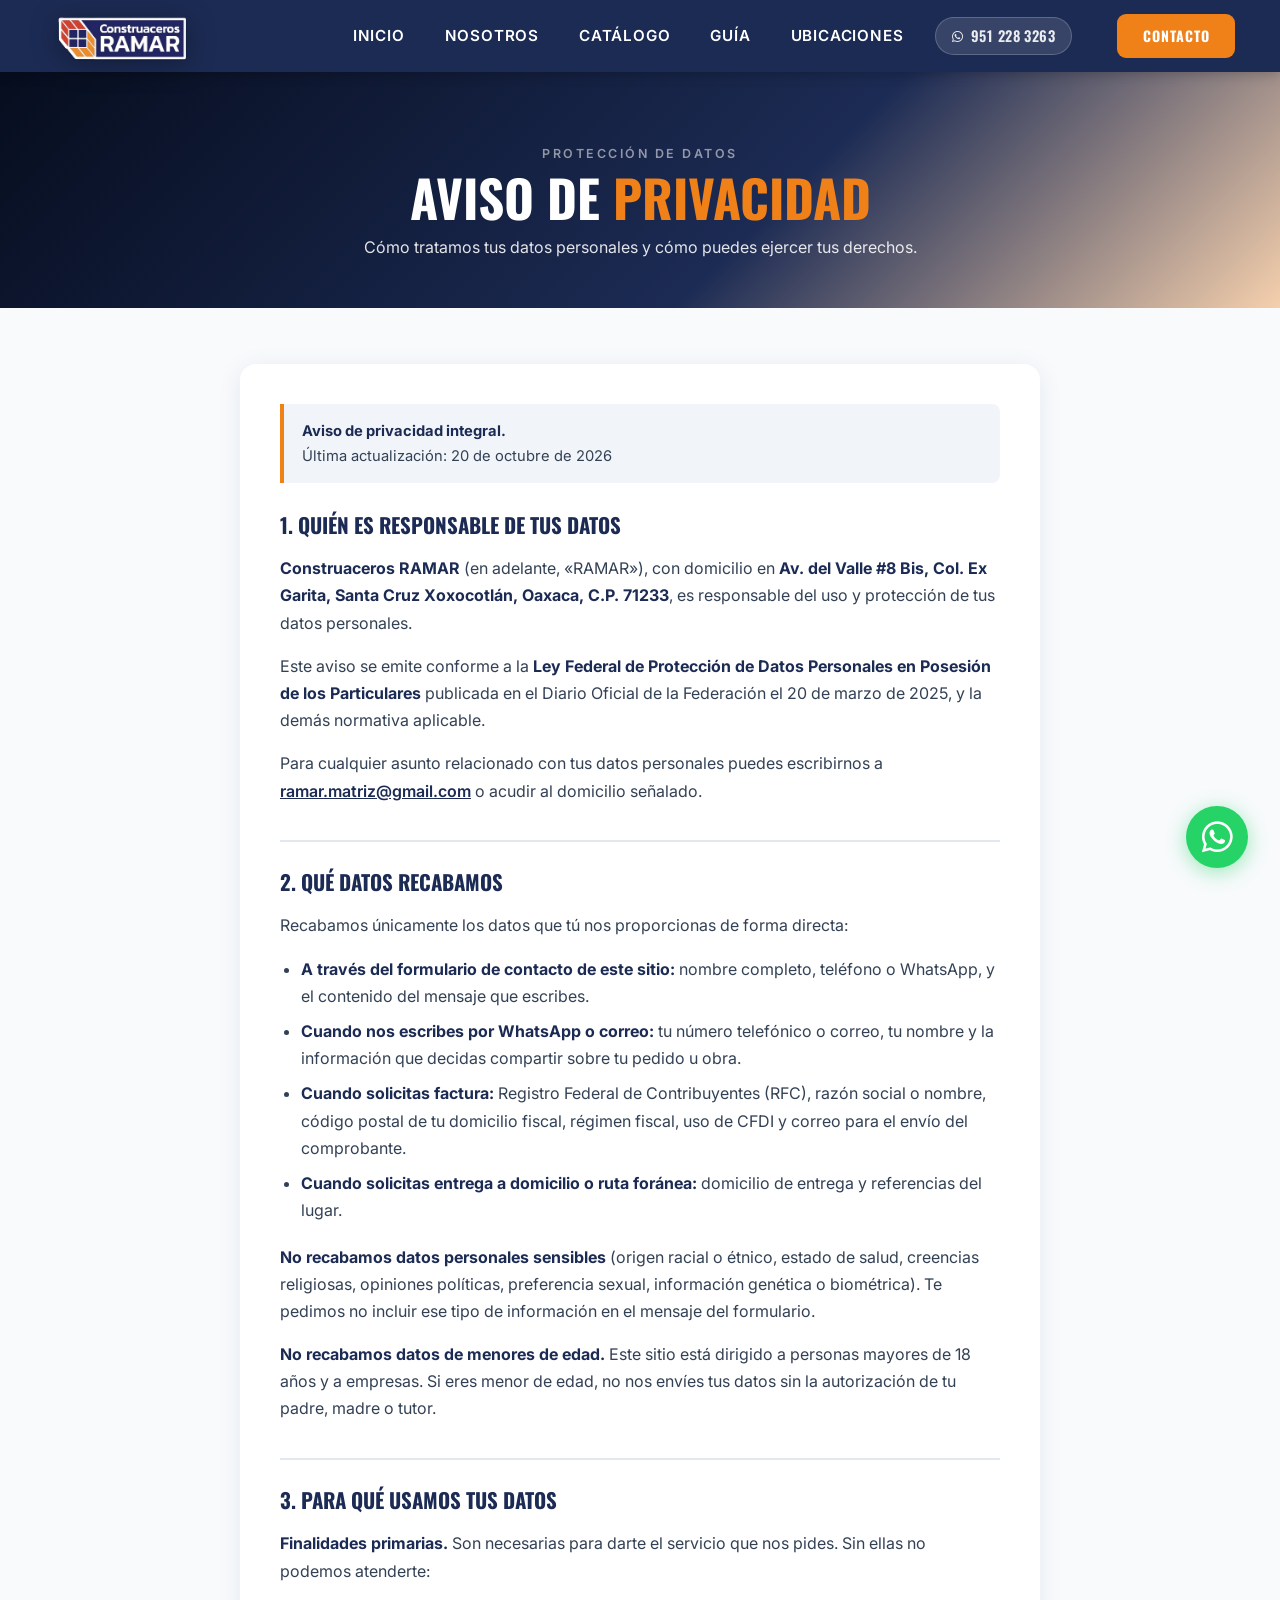
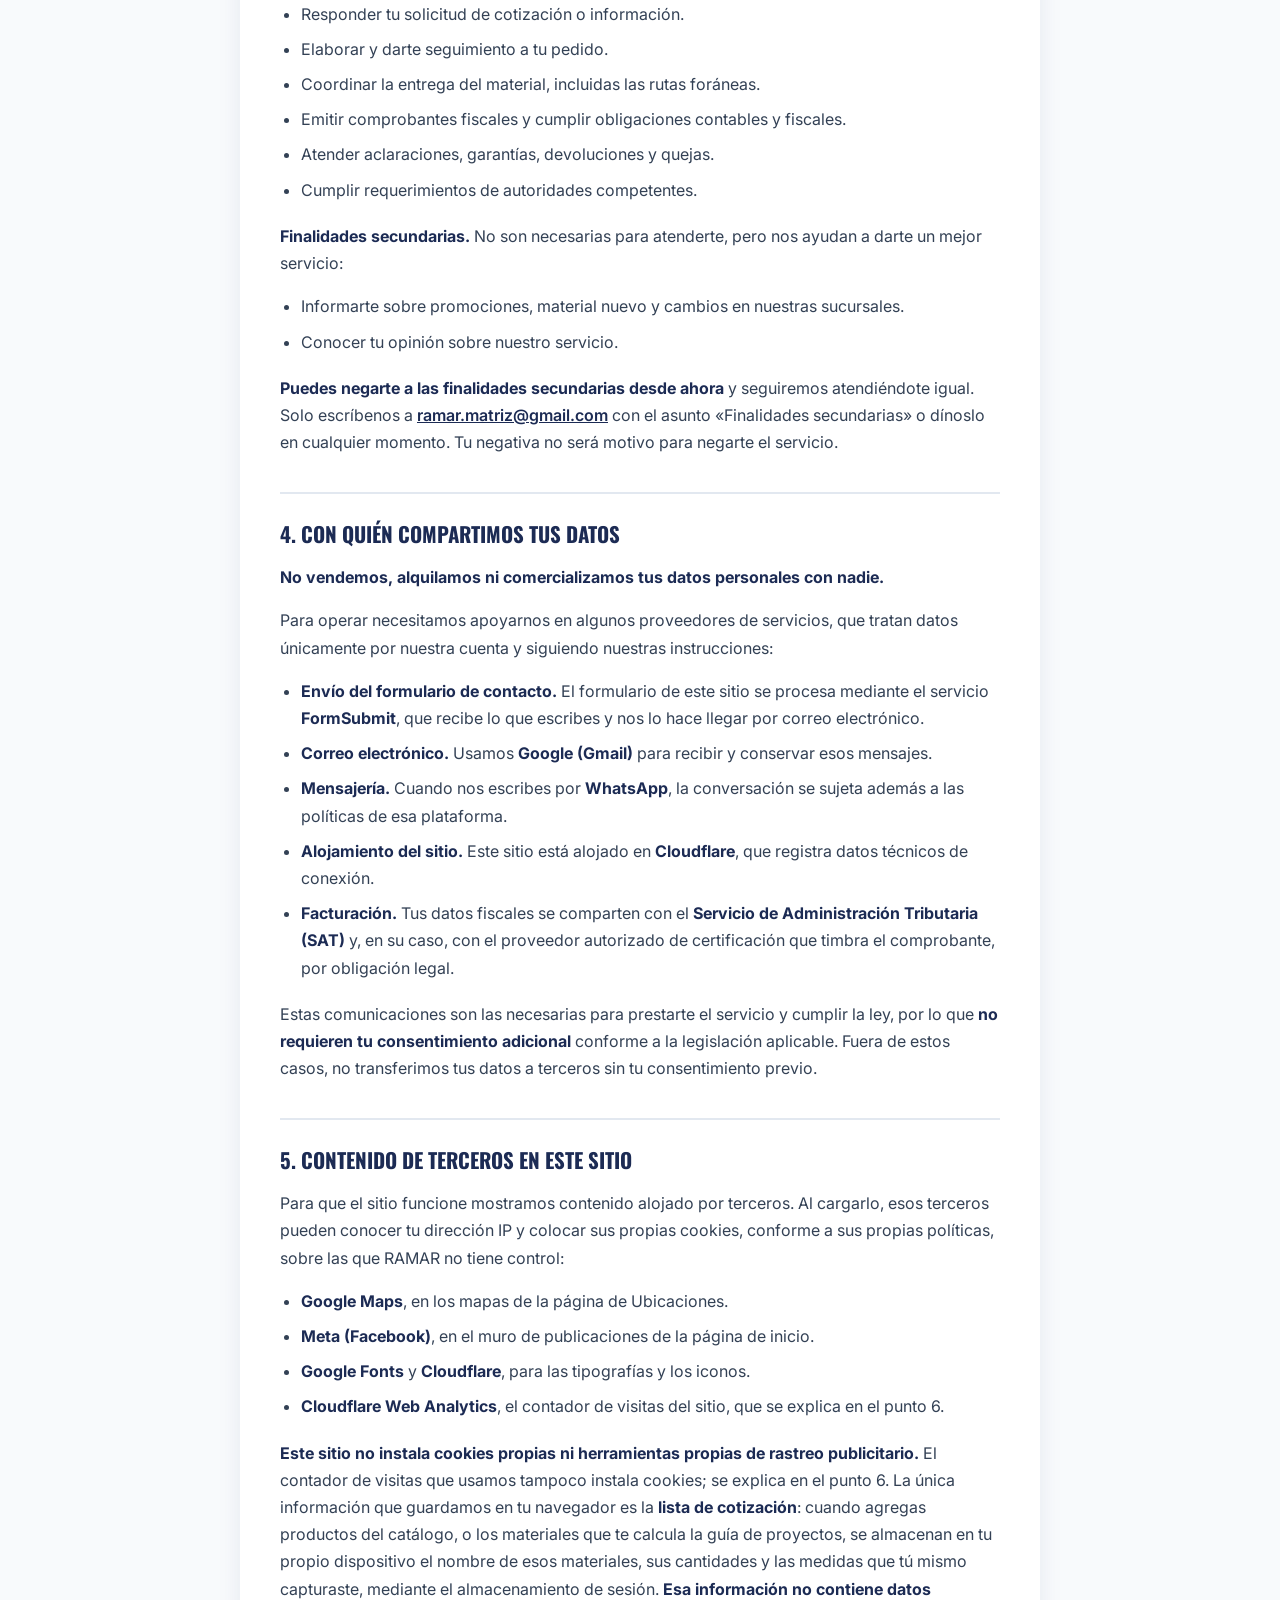
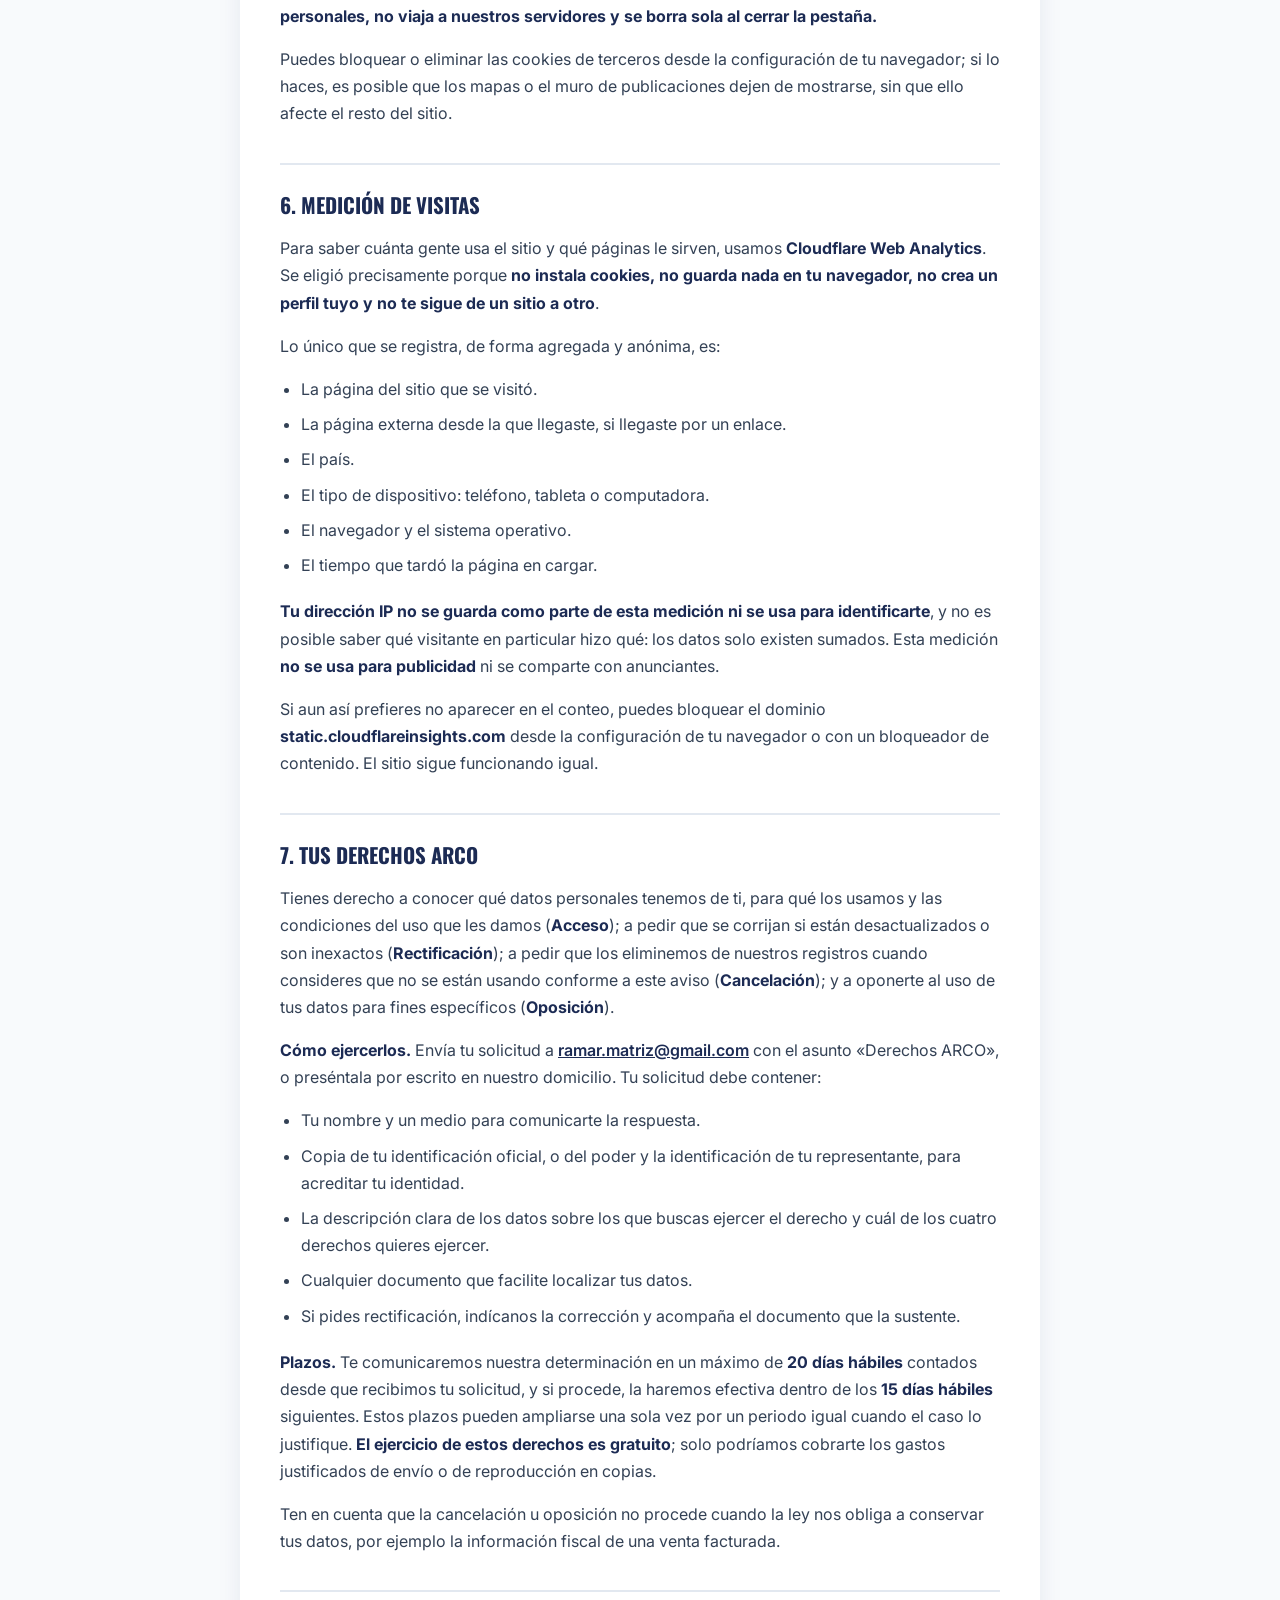
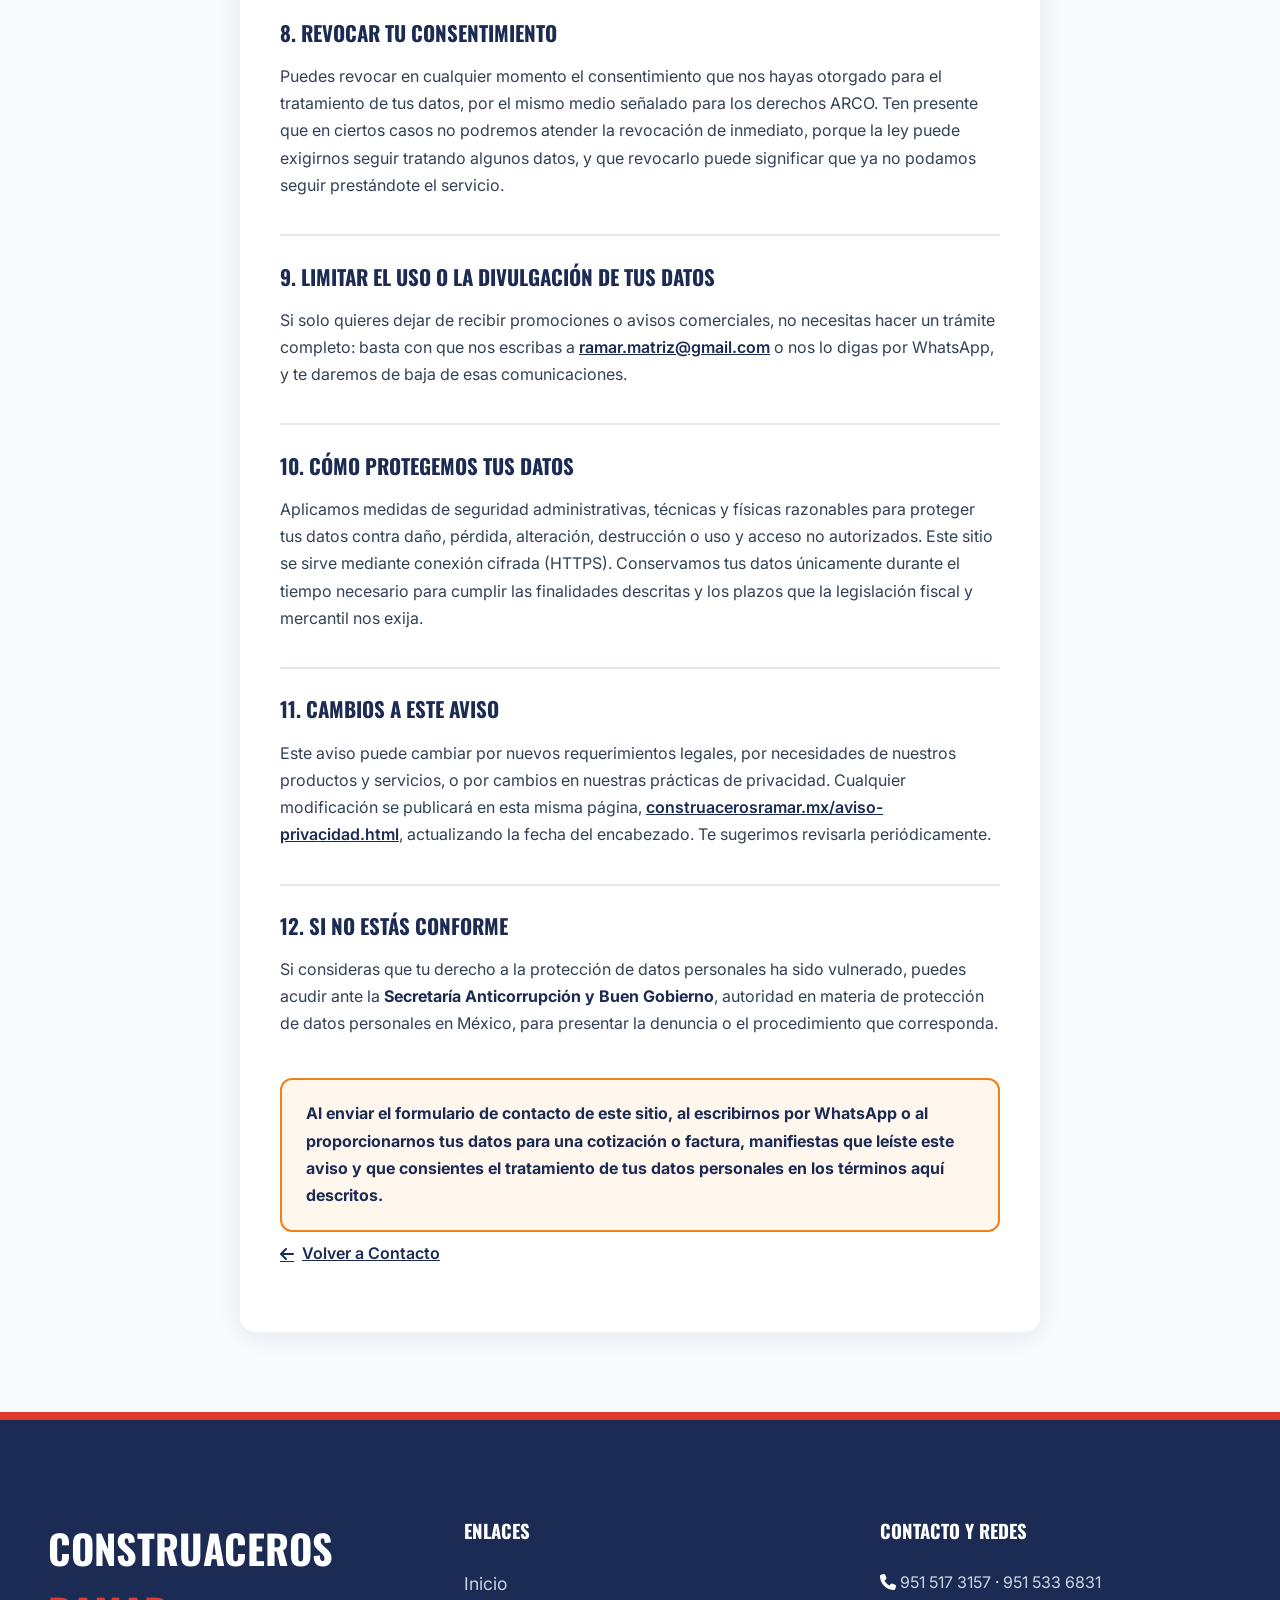
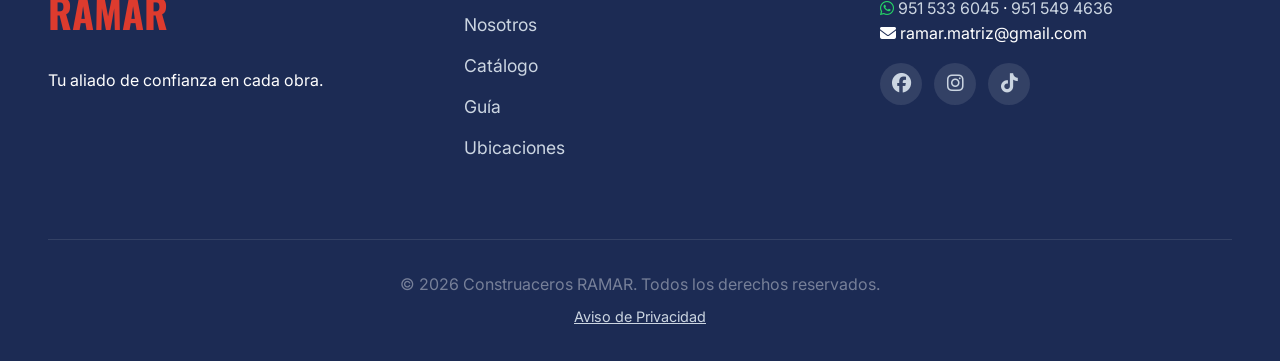
==== commit 5a00f46e: "fix: nunca una foto que no sea del producto que se vende (Profeco) En vivo, la categoría Herrajes mo" ====
--- a/aviso-privacidad.html
+++ b/aviso-privacidad.html
@@ -62,12 +62,12 @@
 
                 <p class="legal-meta">
                     <strong>Aviso de privacidad integral.</strong><br>
-                    Última actualización: <time datetime="2026-10-03">3 de octubre de 2026</time>
+                    Última actualización: <time datetime="2026-10-20">20 de octubre de 2026</time>
                 </p>
 
                 <h2>1. Quién es responsable de tus datos</h2>
                 <p><strong>Construaceros RAMAR</strong> (en adelante, «RAMAR»), con domicilio en <strong>Av. del Valle #8 Bis, Col. Ex Garita, Santa Cruz Xoxocotlán, Oaxaca, C.P. 71233</strong>, es responsable del uso y protección de tus datos personales.</p>
-                <p>Este aviso se emite conforme a la <strong>Ley Federal de Protección de Datos Personales en Posesión de los Particulares</strong>, su Reglamento y los Lineamientos del Aviso de Privacidad.</p>
+                <p>Este aviso se emite conforme a la <strong>Ley Federal de Protección de Datos Personales en Posesión de los Particulares</strong> publicada en el Diario Oficial de la Federación el 20 de marzo de 2025, y la demás normativa aplicable.</p>
                 <p>Para cualquier asunto relacionado con tus datos personales puedes escribirnos a <a href="mailto:ramar.matriz@gmail.com">ramar.matriz@gmail.com</a> o acudir al domicilio señalado.</p>
 
                 <h2>2. Qué datos recabamos</h2>
@@ -75,7 +75,7 @@
                 <ul>
                     <li><strong>A través del formulario de contacto de este sitio:</strong> nombre completo, teléfono o WhatsApp, y el contenido del mensaje que escribes.</li>
                     <li><strong>Cuando nos escribes por WhatsApp o correo:</strong> tu número telefónico o correo, tu nombre y la información que decidas compartir sobre tu pedido u obra.</li>
-                    <li><strong>Cuando solicitas factura:</strong> Registro Federal de Contribuyentes (RFC), razón social o nombre, domicilio fiscal, régimen fiscal, uso de CFDI y correo para el envío del comprobante.</li>
+                    <li><strong>Cuando solicitas factura:</strong> Registro Federal de Contribuyentes (RFC), razón social o nombre, código postal de tu domicilio fiscal, régimen fiscal, uso de CFDI y correo para el envío del comprobante.</li>
                     <li><strong>Cuando solicitas entrega a domicilio o ruta foránea:</strong> domicilio de entrega y referencias del lugar.</li>
                 </ul>
                 <p><strong>No recabamos datos personales sensibles</strong> (origen racial o étnico, estado de salud, creencias religiosas, opiniones políticas, preferencia sexual, información genética o biométrica). Te pedimos no incluir ese tipo de información en el mensaje del formulario.</p>
@@ -161,7 +161,7 @@
                 <p>Este aviso puede cambiar por nuevos requerimientos legales, por necesidades de nuestros productos y servicios, o por cambios en nuestras prácticas de privacidad. Cualquier modificación se publicará en esta misma página, <a href="https://construacerosramar.mx/aviso-privacidad.html">construacerosramar.mx/aviso-privacidad.html</a>, actualizando la fecha del encabezado. Te sugerimos revisarla periódicamente.</p>
 
                 <h2>12. Si no estás conforme</h2>
-                <p>Si consideras que tu derecho a la protección de datos personales ha sido vulnerado, puedes acudir ante la autoridad competente en materia de protección de datos personales en México para presentar la denuncia o el procedimiento que corresponda.</p>
+                <p>Si consideras que tu derecho a la protección de datos personales ha sido vulnerado, puedes acudir ante la <strong>Secretaría Anticorrupción y Buen Gobierno</strong>, autoridad en materia de protección de datos personales en México, para presentar la denuncia o el procedimiento que corresponda.</p>
 
                 <div class="legal-box">
                     <p><strong>Al enviar el formulario de contacto de este sitio, al escribirnos por WhatsApp o al proporcionarnos tus datos para una cotización o factura, manifiestas que leíste este aviso y que consientes el tratamiento de tus datos personales en los términos aquí descritos.</strong></p>
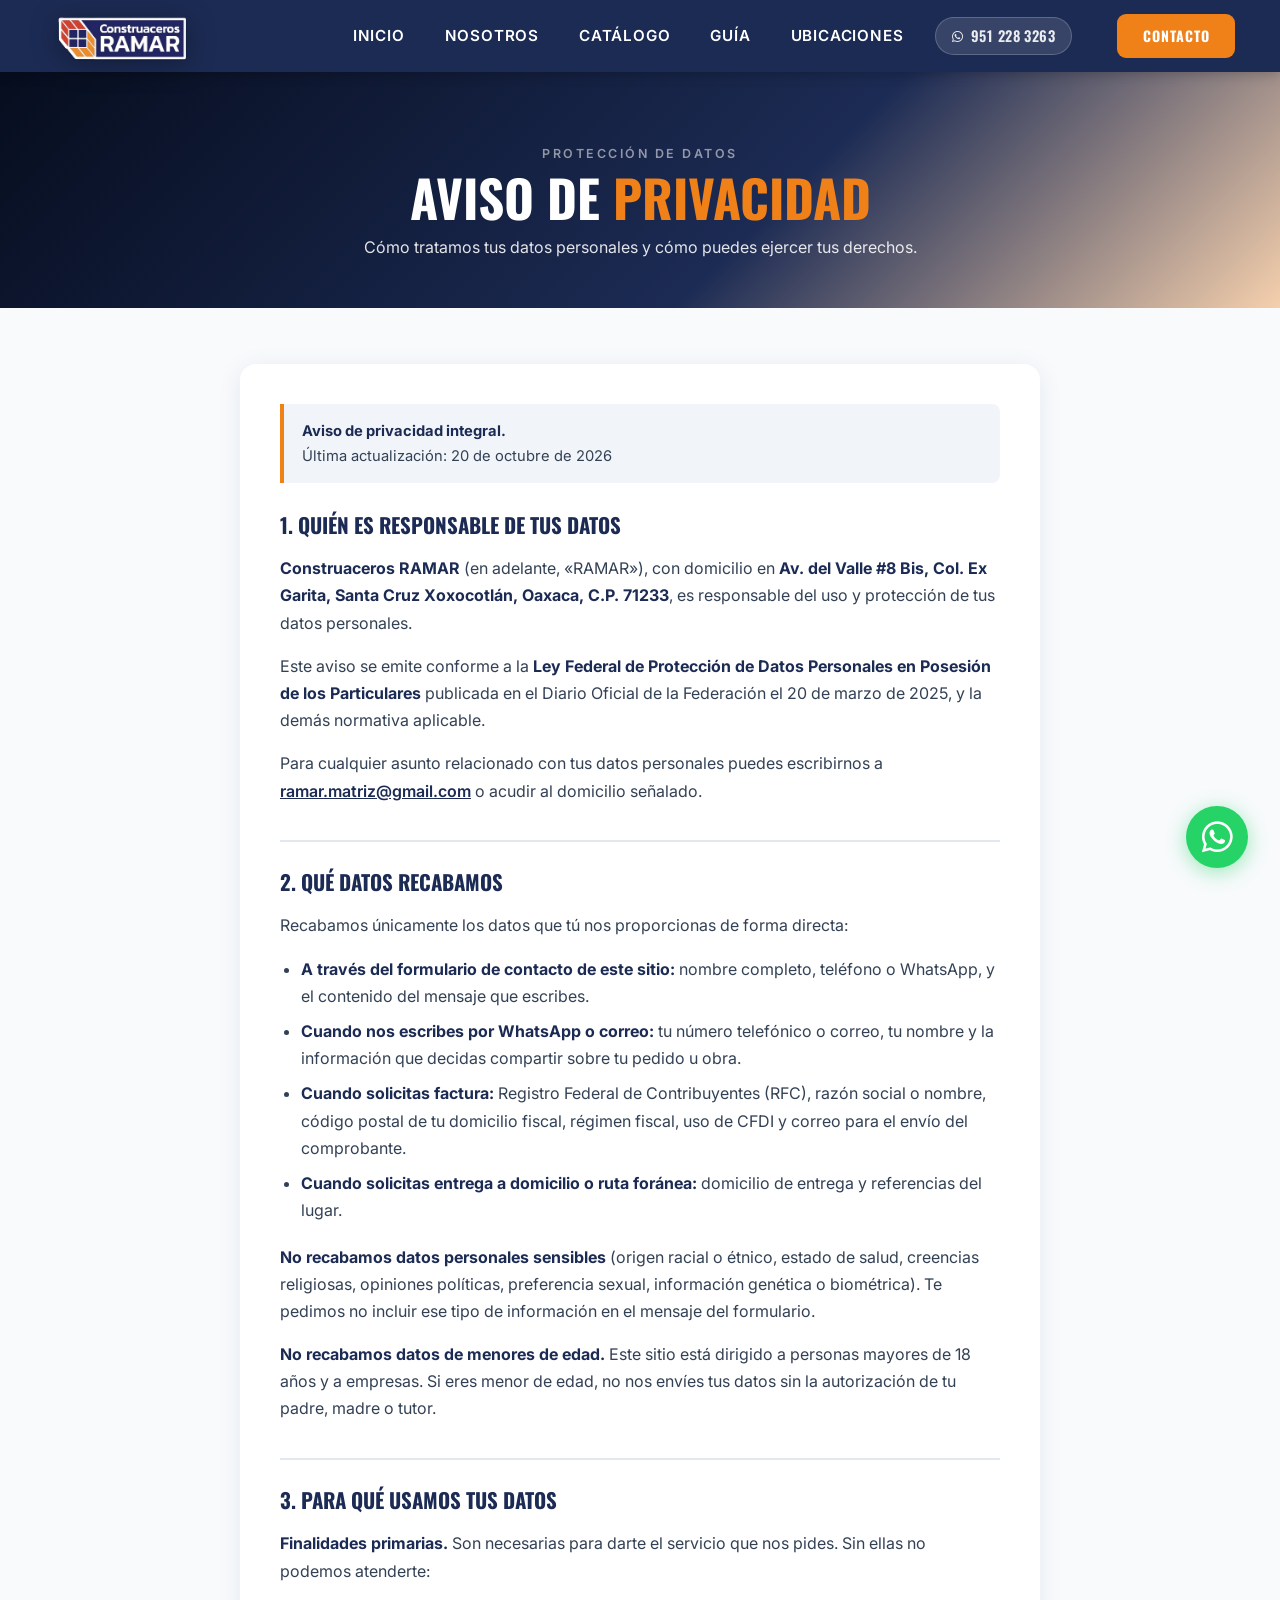
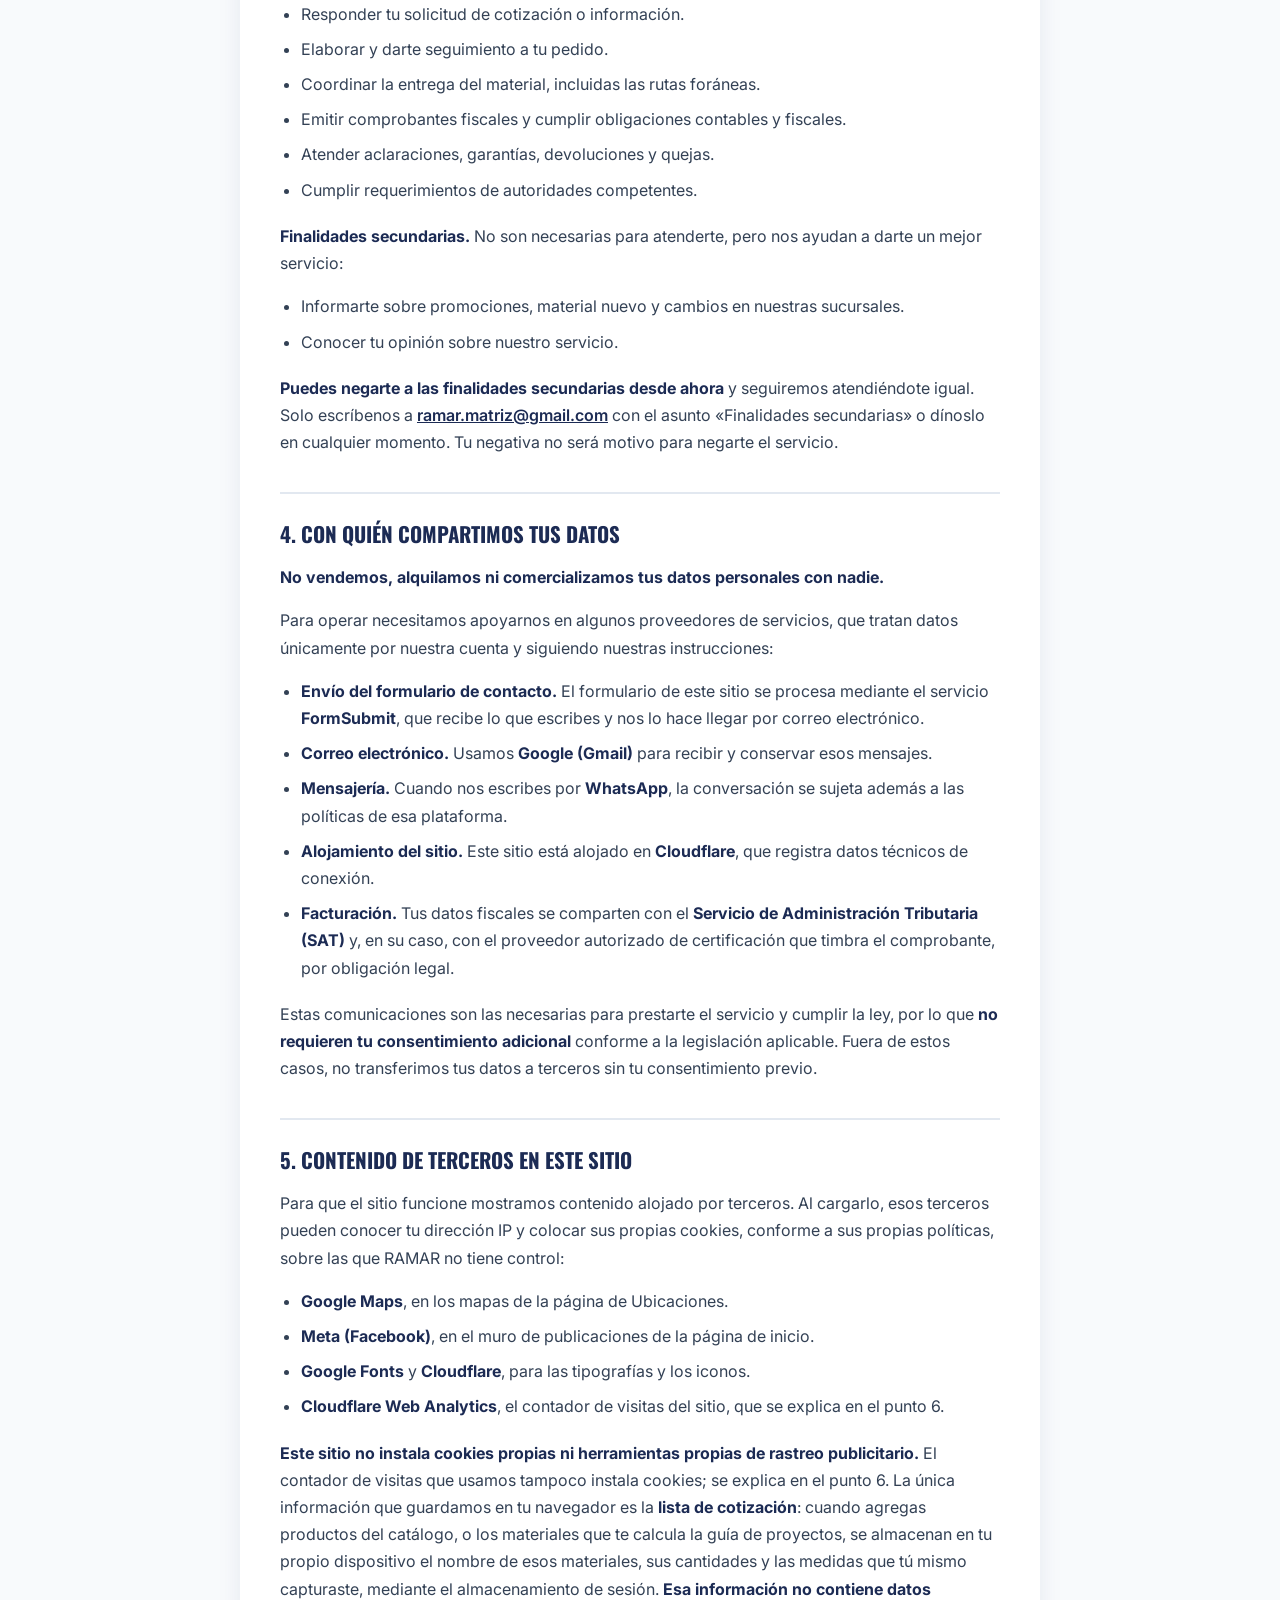
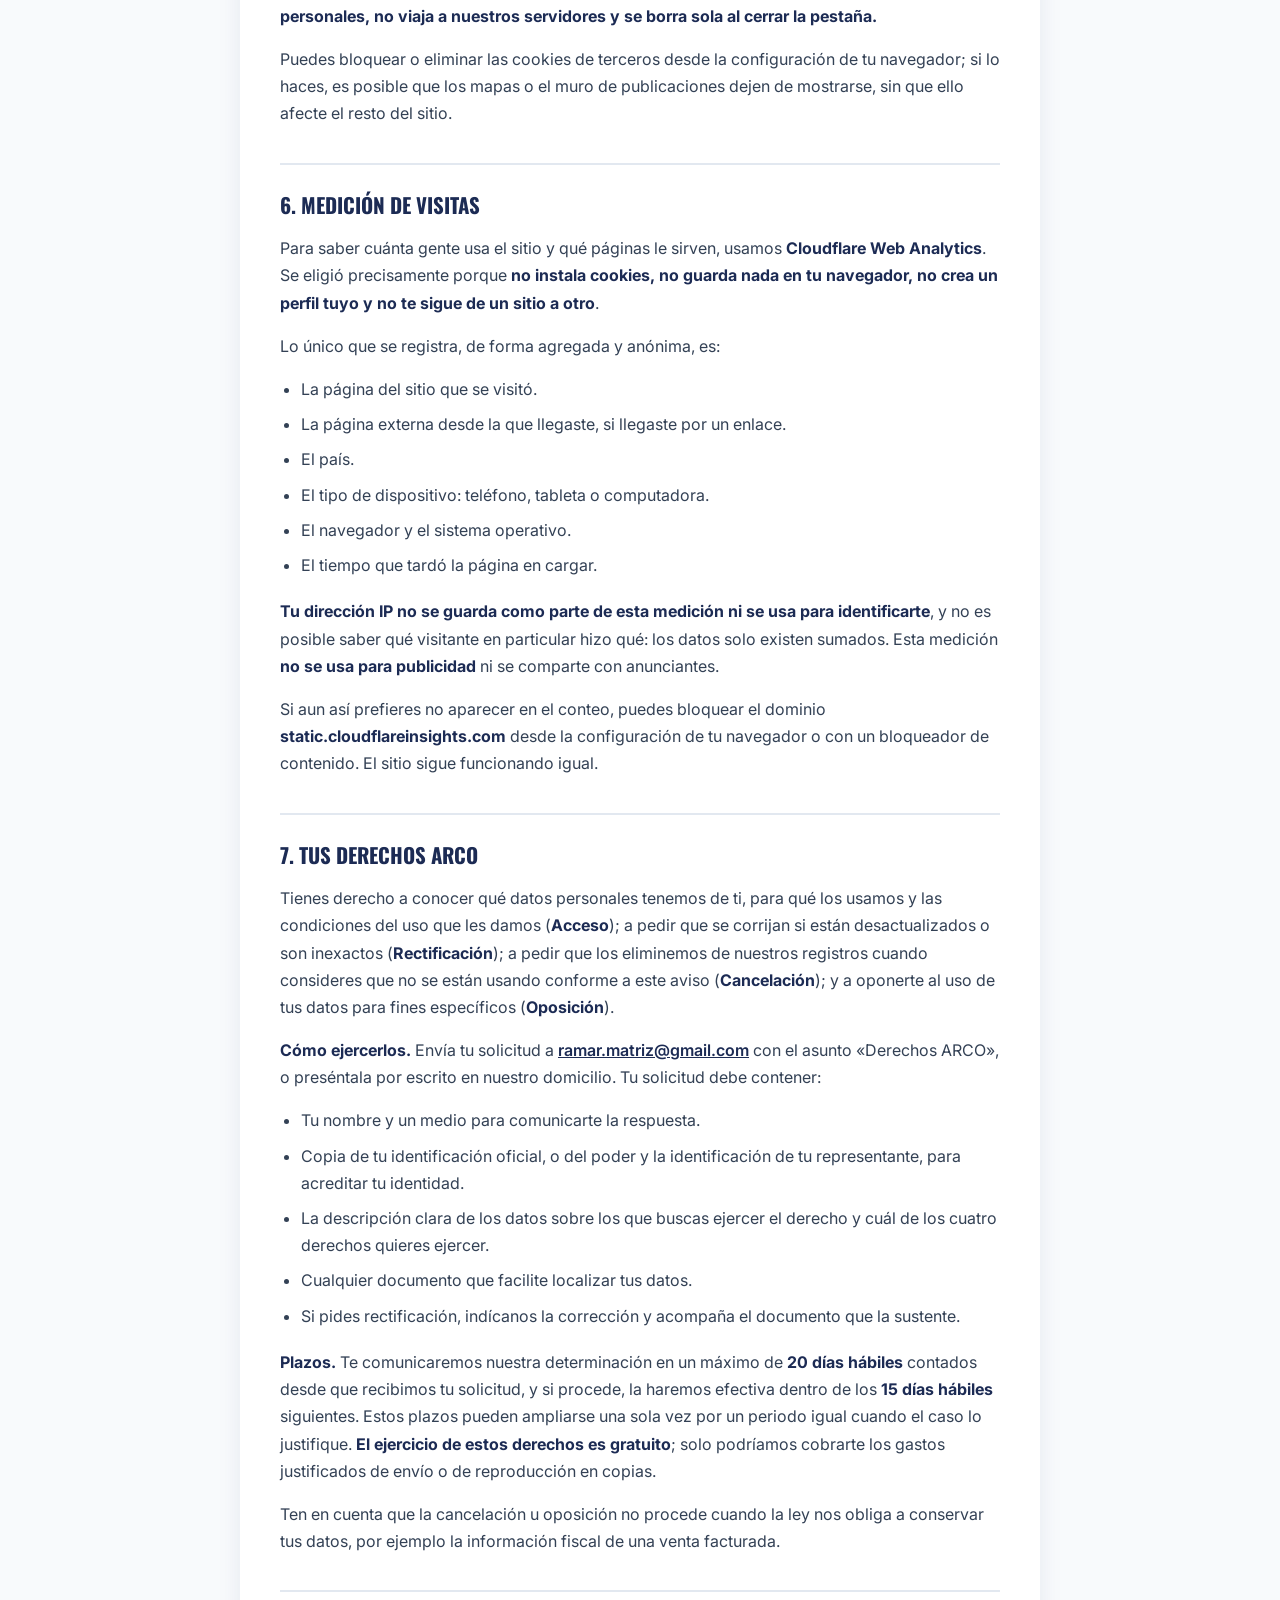
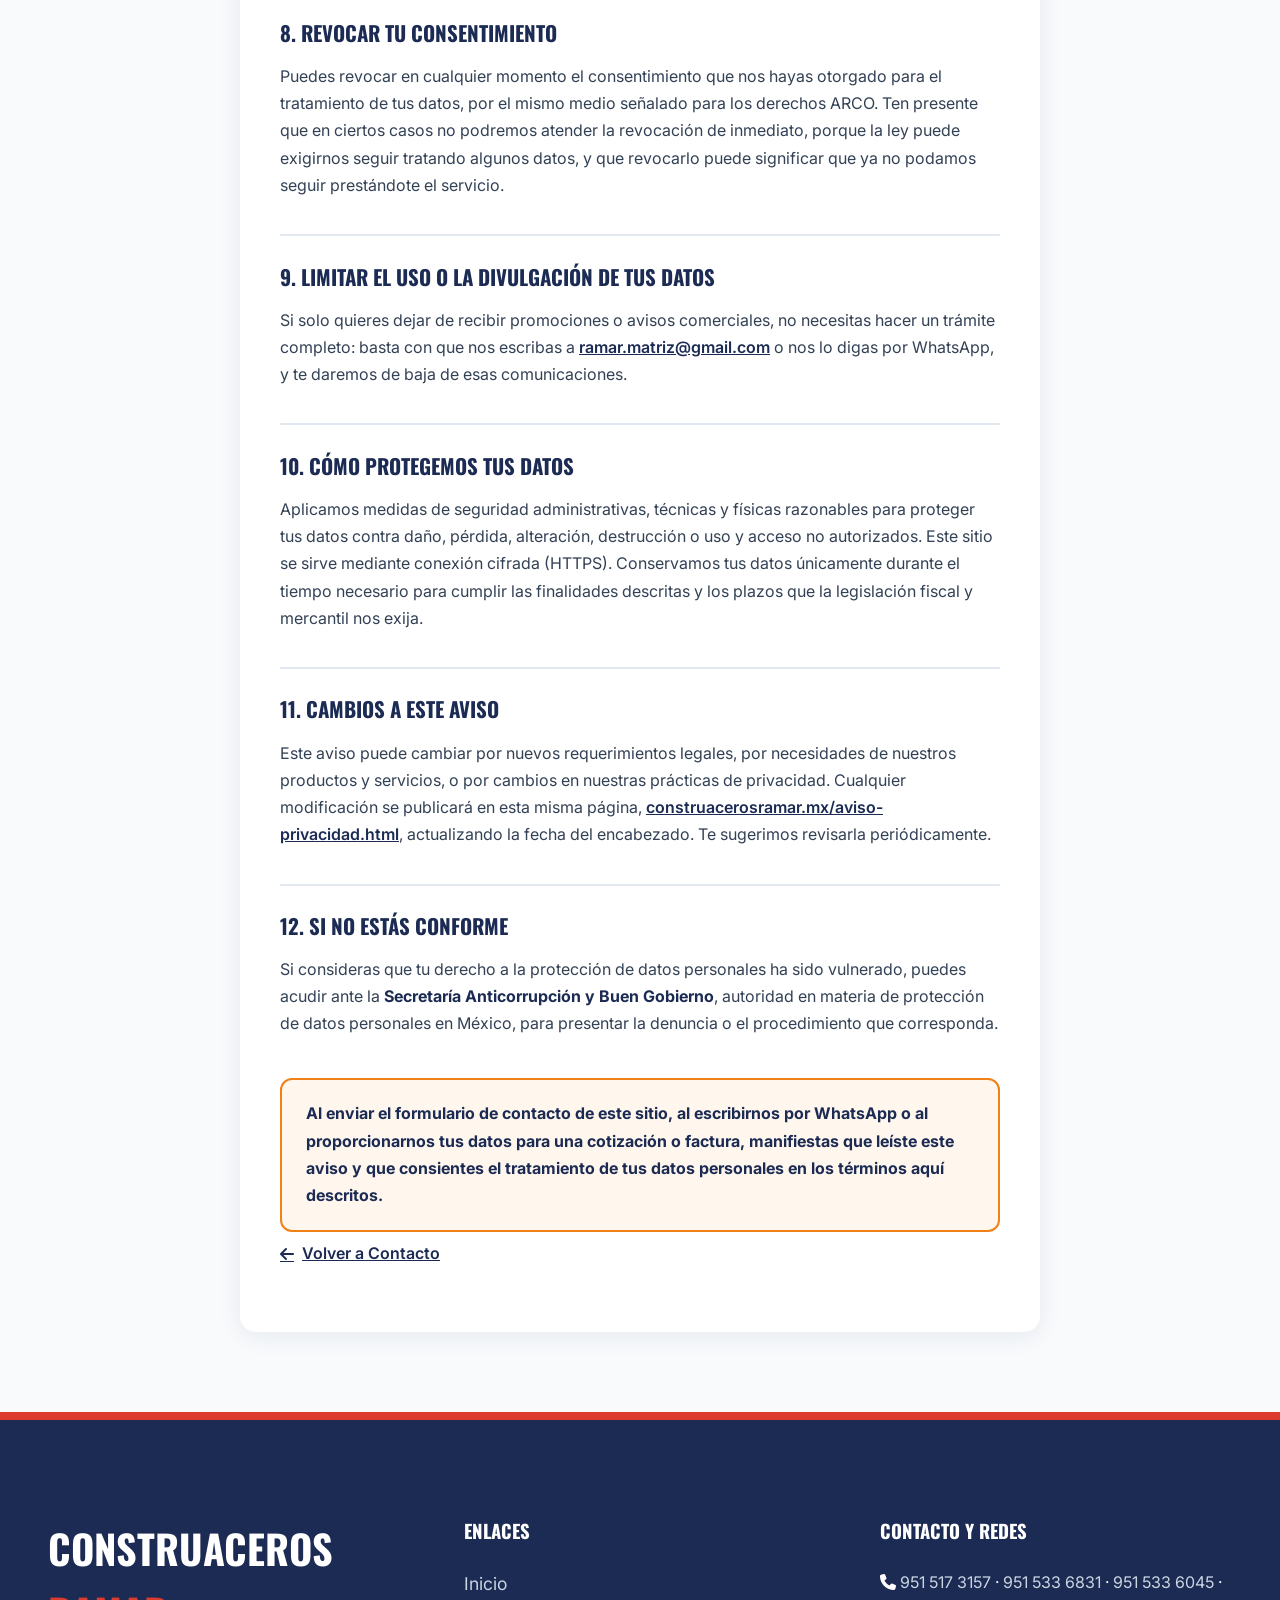
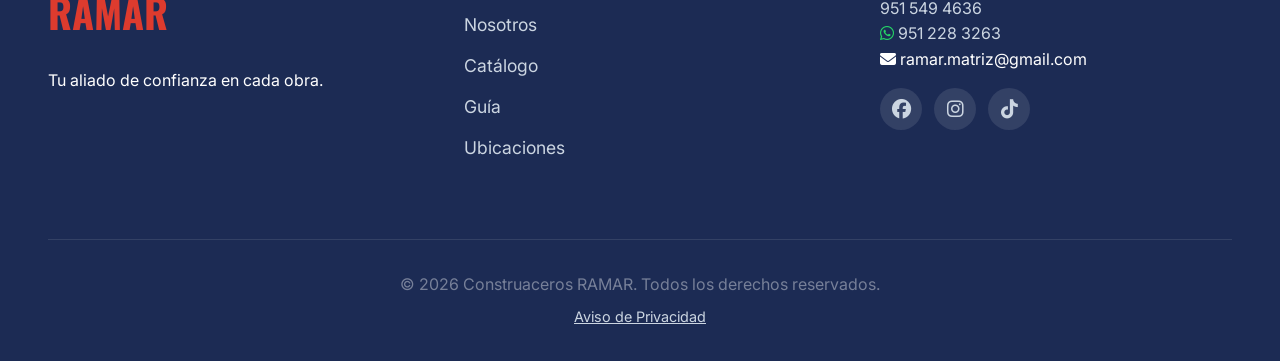
==== commit 12c68760: "fix: los fijos de Matriz y Viguera ya no salen como WhatsApp El usuario avisó que el número para cot" ====
--- a/aviso-privacidad.html
+++ b/aviso-privacidad.html
@@ -189,8 +189,8 @@
             </div>
             <div class="footer-contact">
                 <h3>Contacto y Redes</h3>
-                <p><i class="fa-solid fa-phone"></i> <a href="tel:9515173157" style="color: #cbd5e1; text-decoration: none;">951 517 3157</a> · <a href="tel:9515336831" style="color: #cbd5e1; text-decoration: none;">951 533 6831</a></p>
-                <p><i class="fa-brands fa-whatsapp" style="color:#25D366;"></i> <a href="https://wa.me/5219515336045" target="_blank" rel="noopener" style="color: #cbd5e1; text-decoration: none;">951 533 6045</a> · <a href="https://wa.me/5219515494636" target="_blank" rel="noopener" style="color: #cbd5e1; text-decoration: none;">951 549 4636</a></p>
+                <p><i class="fa-solid fa-phone"></i> <a href="tel:9515173157" style="color: #cbd5e1; text-decoration: none;">951 517 3157</a> · <a href="tel:9515336831" style="color: #cbd5e1; text-decoration: none;">951 533 6831</a> · <a href="tel:9515336045" style="color: #cbd5e1; text-decoration: none;">951 533 6045</a> · <a href="tel:9515494636" style="color: #cbd5e1; text-decoration: none;">951 549 4636</a></p>
+                <p><i class="fa-brands fa-whatsapp" style="color:#25D366;"></i> <a href="https://wa.me/5219512283263" target="_blank" rel="noopener" style="color: #cbd5e1; text-decoration: none;">951 228 3263</a></p>
                 <p><i class="fa-solid fa-envelope"></i> ramar.matriz@gmail.com</p>
                 <div class="social-icons">
                     <a href="https://www.facebook.com/ConstruacerosRamarOficial" target="_blank" class="social-link fb" aria-label="Facebook">
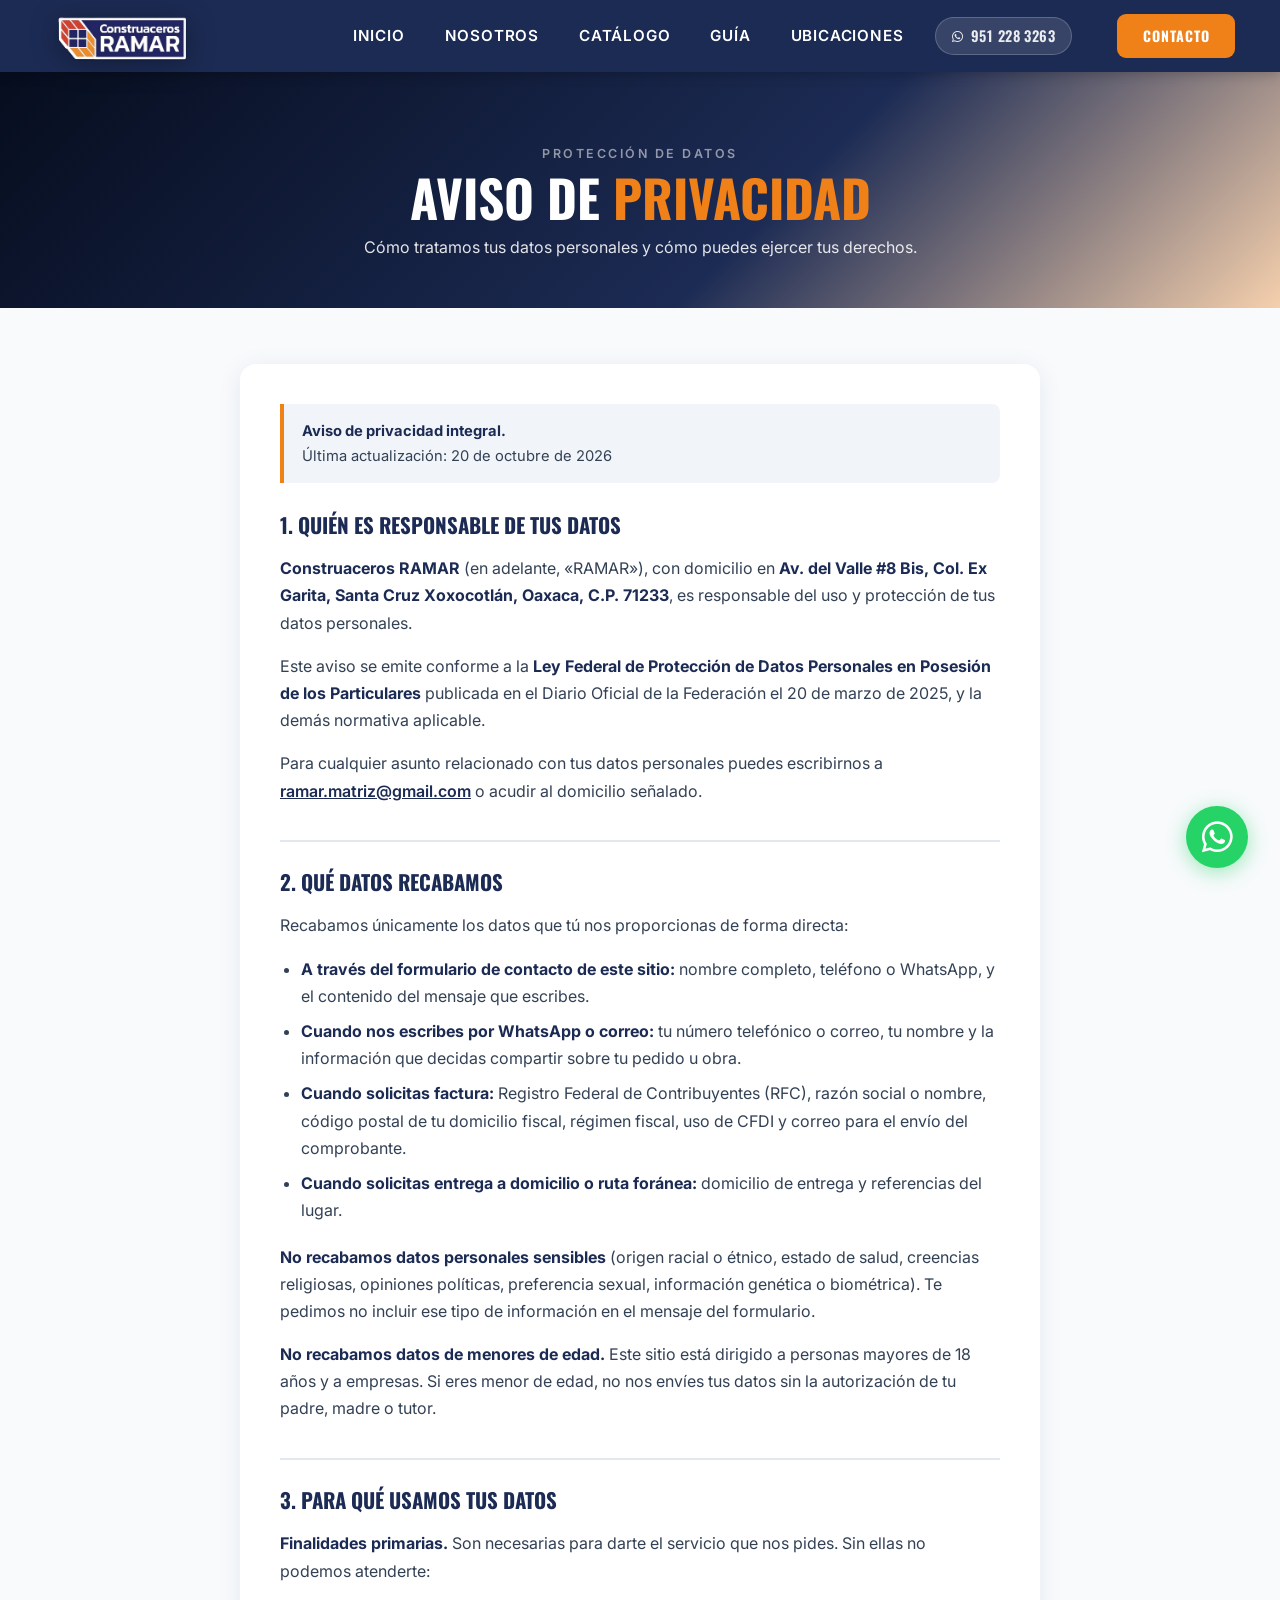
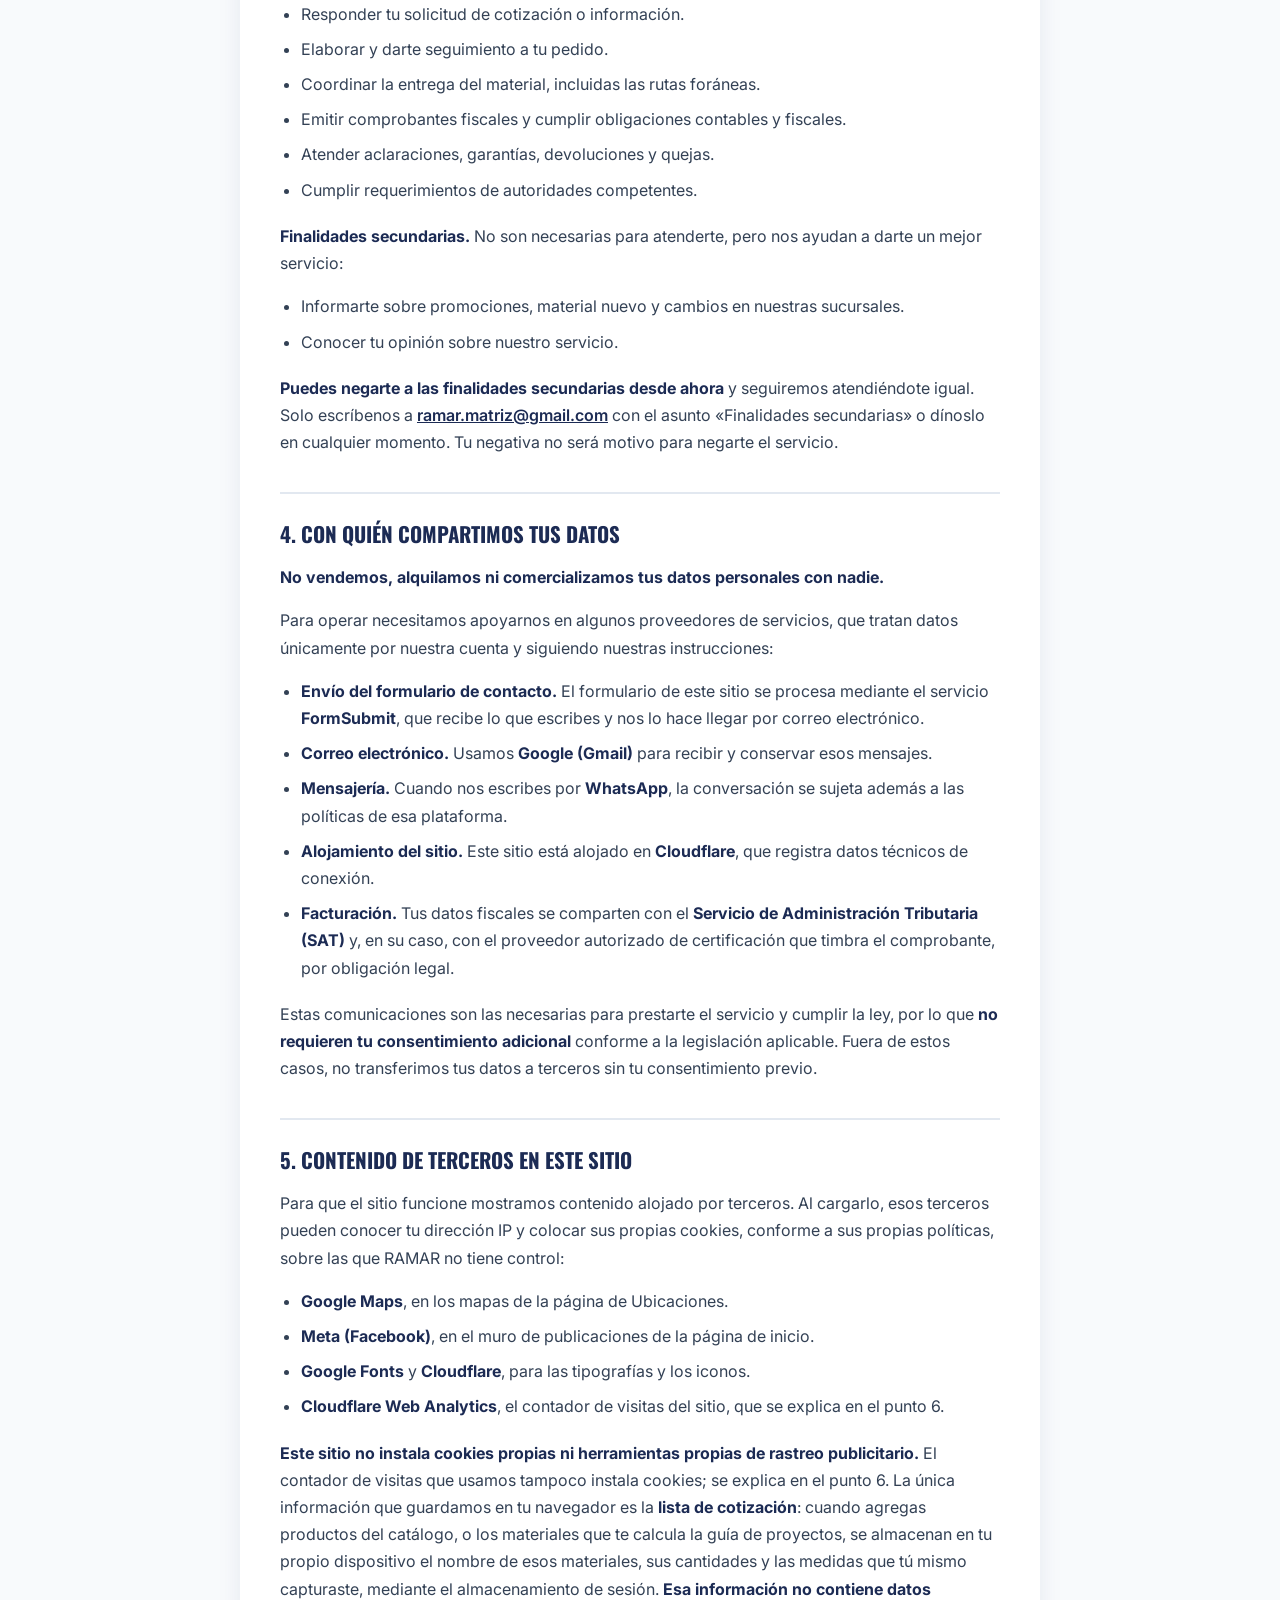
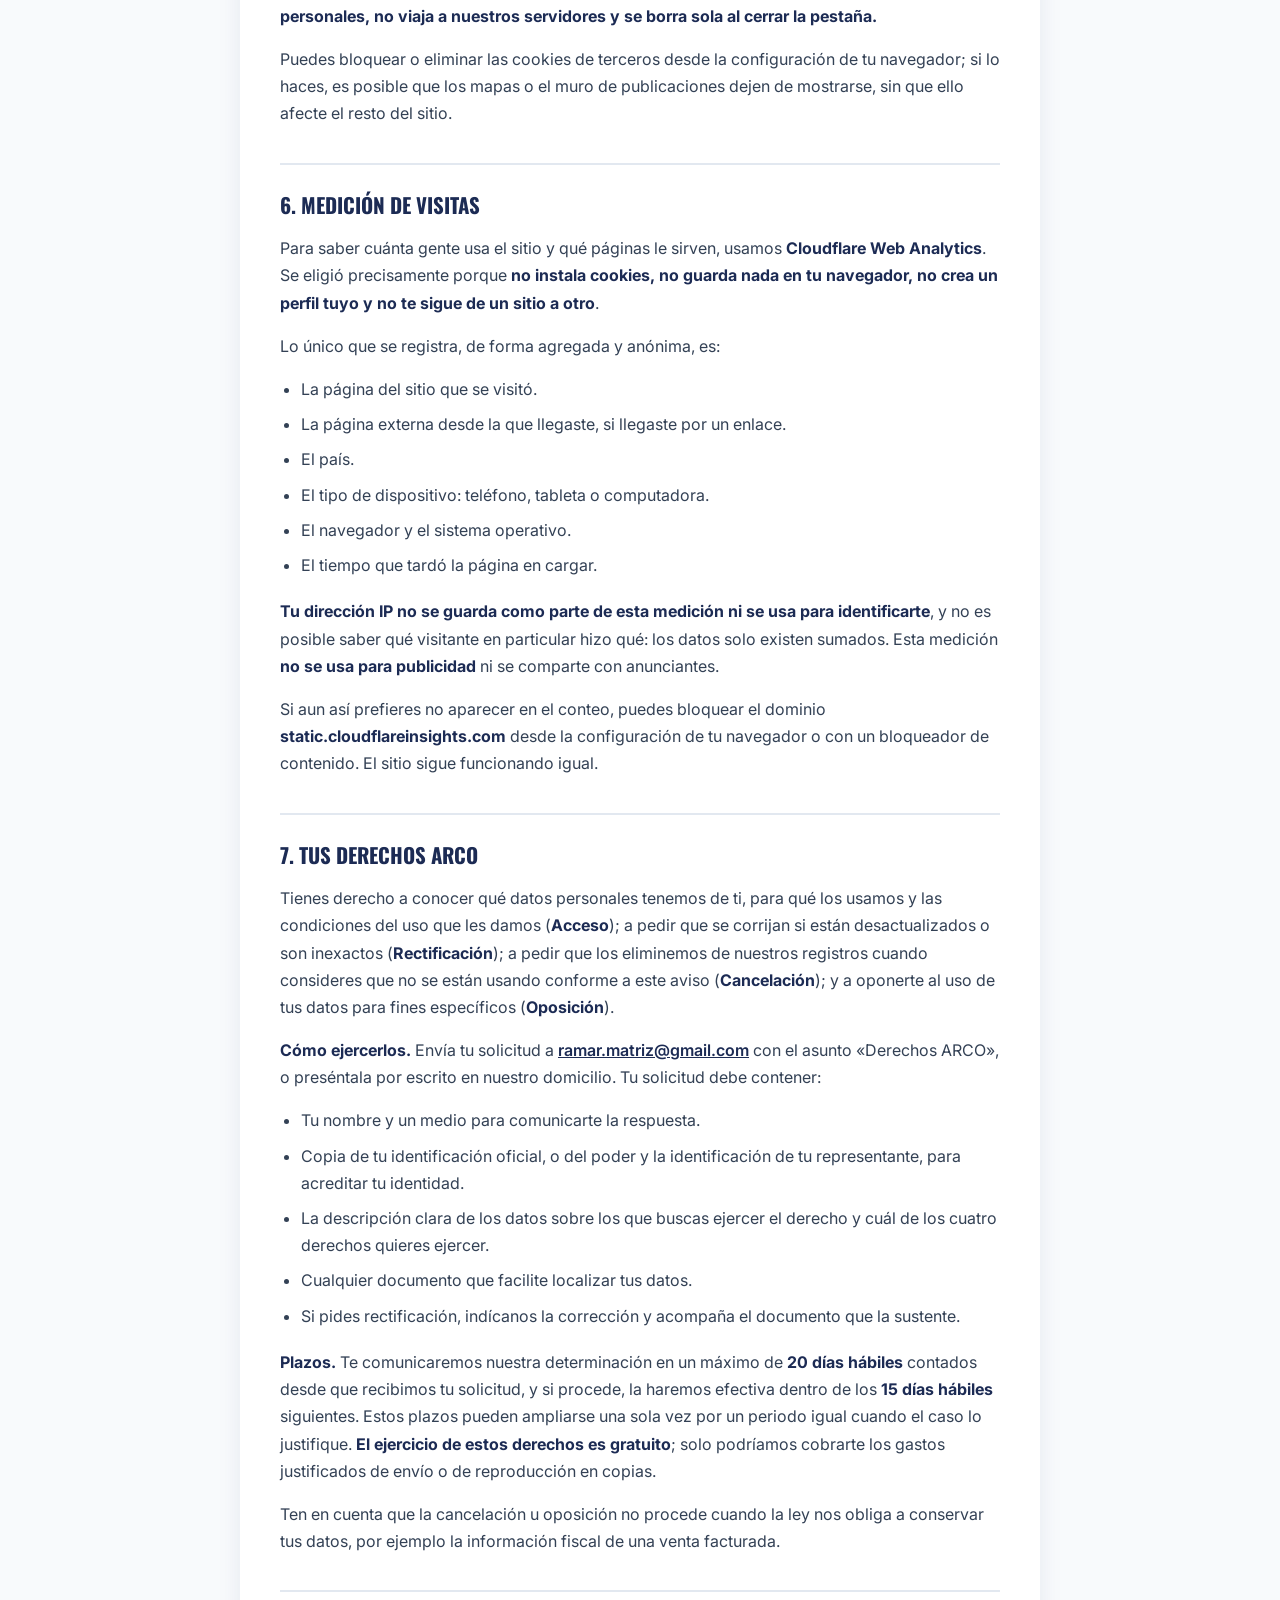
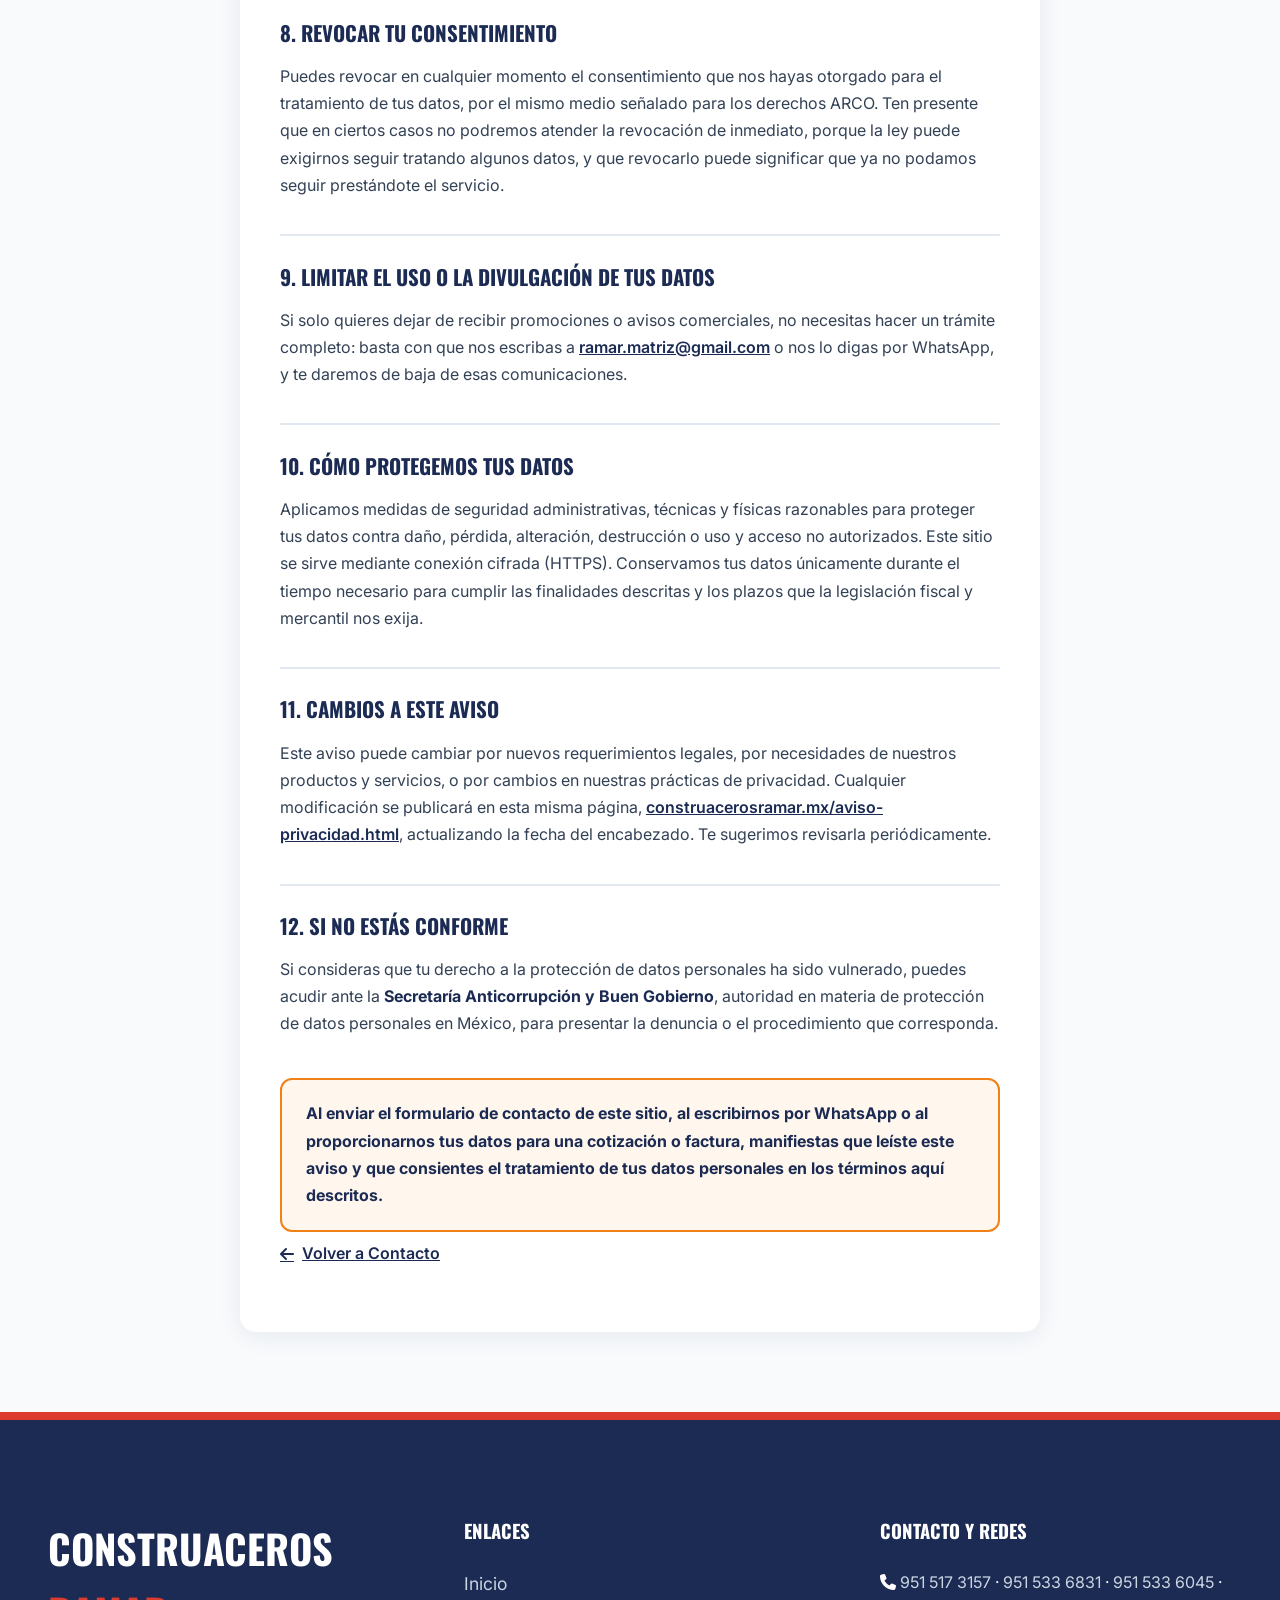
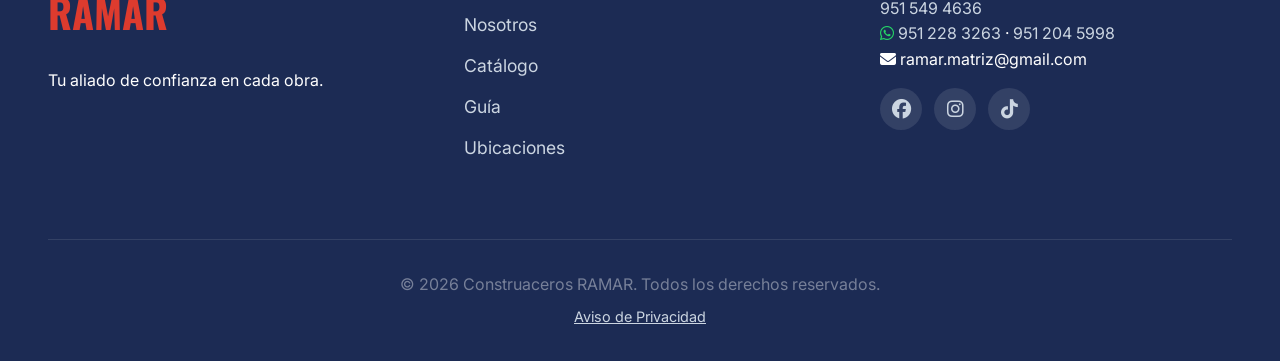
==== commit 0b7c4697: "feat: segundo WhatsApp de Matriz, 951 204 5998 A pedido del usuario. Es uno de los celulares de Matr" ====
--- a/aviso-privacidad.html
+++ b/aviso-privacidad.html
@@ -190,7 +190,7 @@
             <div class="footer-contact">
                 <h3>Contacto y Redes</h3>
                 <p><i class="fa-solid fa-phone"></i> <a href="tel:9515173157" style="color: #cbd5e1; text-decoration: none;">951 517 3157</a> · <a href="tel:9515336831" style="color: #cbd5e1; text-decoration: none;">951 533 6831</a> · <a href="tel:9515336045" style="color: #cbd5e1; text-decoration: none;">951 533 6045</a> · <a href="tel:9515494636" style="color: #cbd5e1; text-decoration: none;">951 549 4636</a></p>
-                <p><i class="fa-brands fa-whatsapp" style="color:#25D366;"></i> <a href="https://wa.me/5219512283263" target="_blank" rel="noopener" style="color: #cbd5e1; text-decoration: none;">951 228 3263</a></p>
+                <p><i class="fa-brands fa-whatsapp" style="color:#25D366;"></i> <a href="https://wa.me/5219512283263" target="_blank" rel="noopener" style="color: #cbd5e1; text-decoration: none;">951 228 3263</a> · <a href="https://wa.me/5219512045998" target="_blank" rel="noopener" style="color: #cbd5e1; text-decoration: none;">951 204 5998</a></p>
                 <p><i class="fa-solid fa-envelope"></i> ramar.matriz@gmail.com</p>
                 <div class="social-icons">
                     <a href="https://www.facebook.com/ConstruacerosRamarOficial" target="_blank" class="social-link fb" aria-label="Facebook">
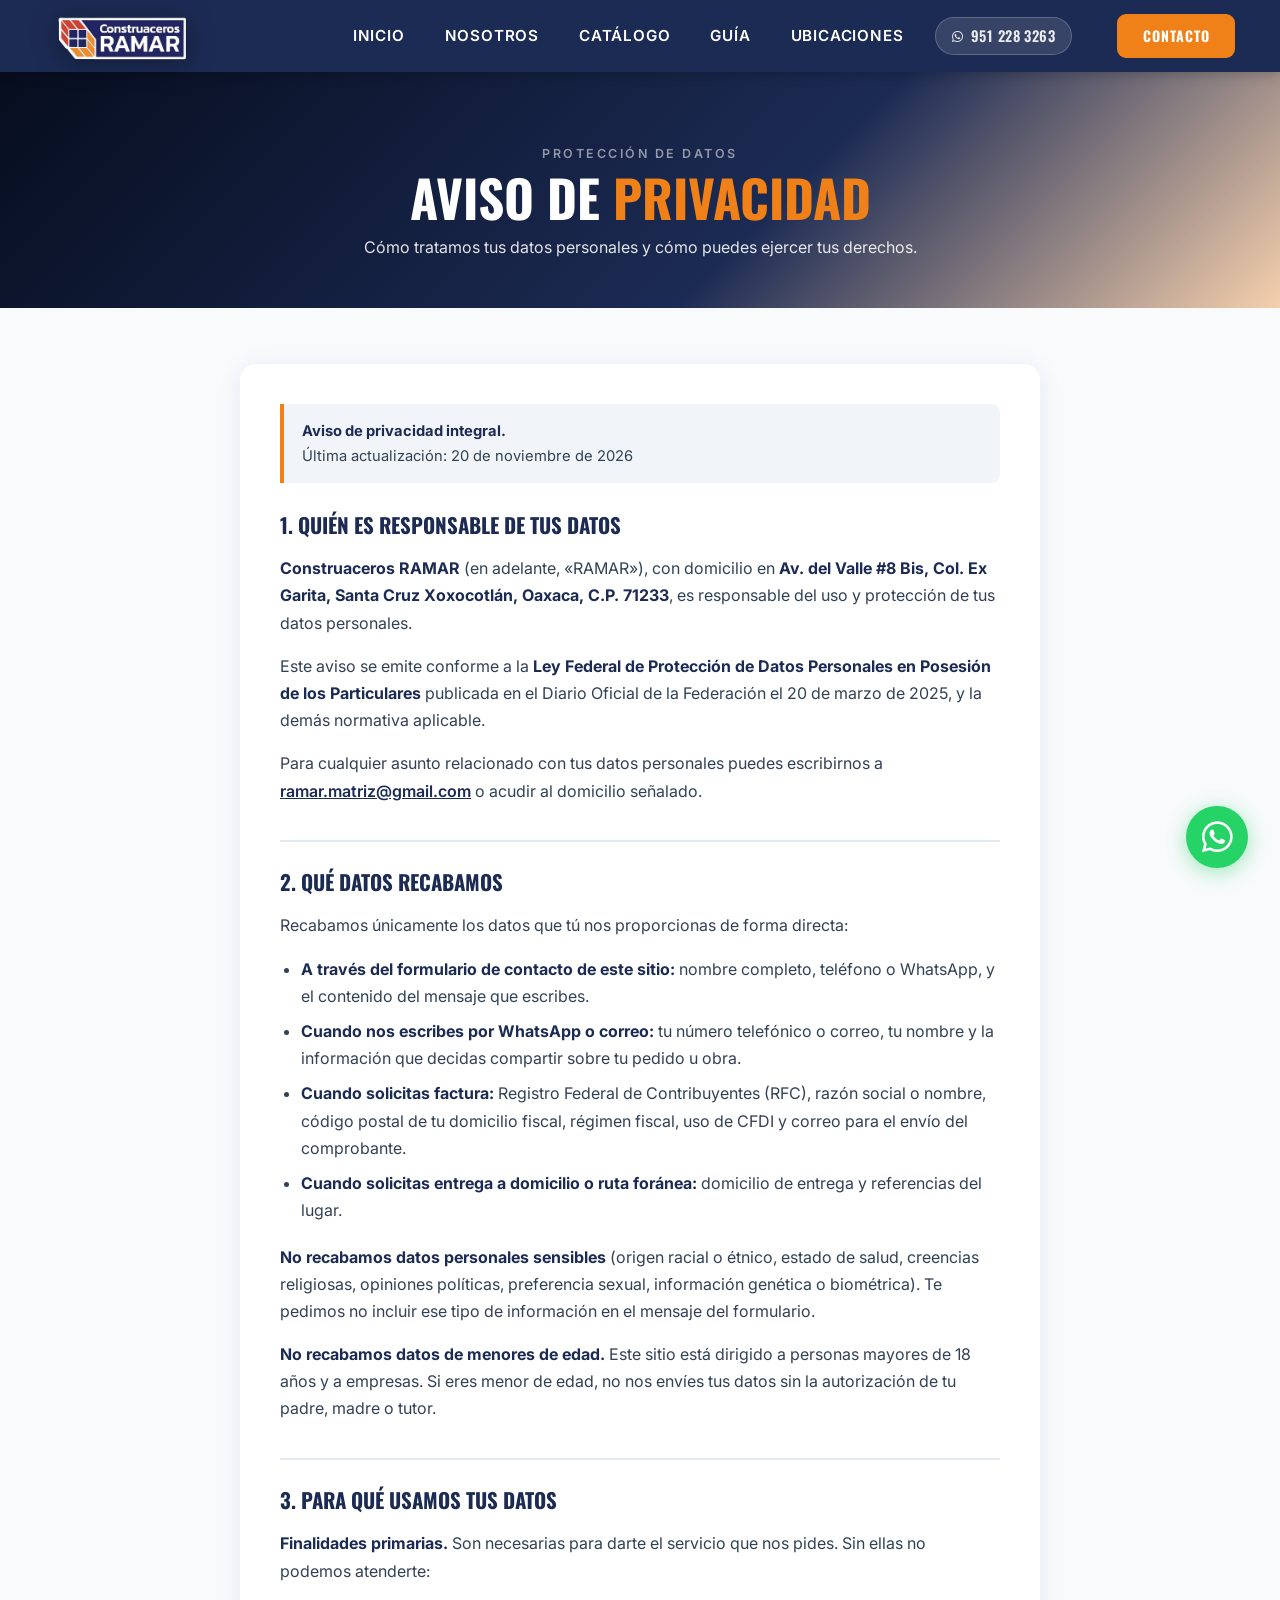
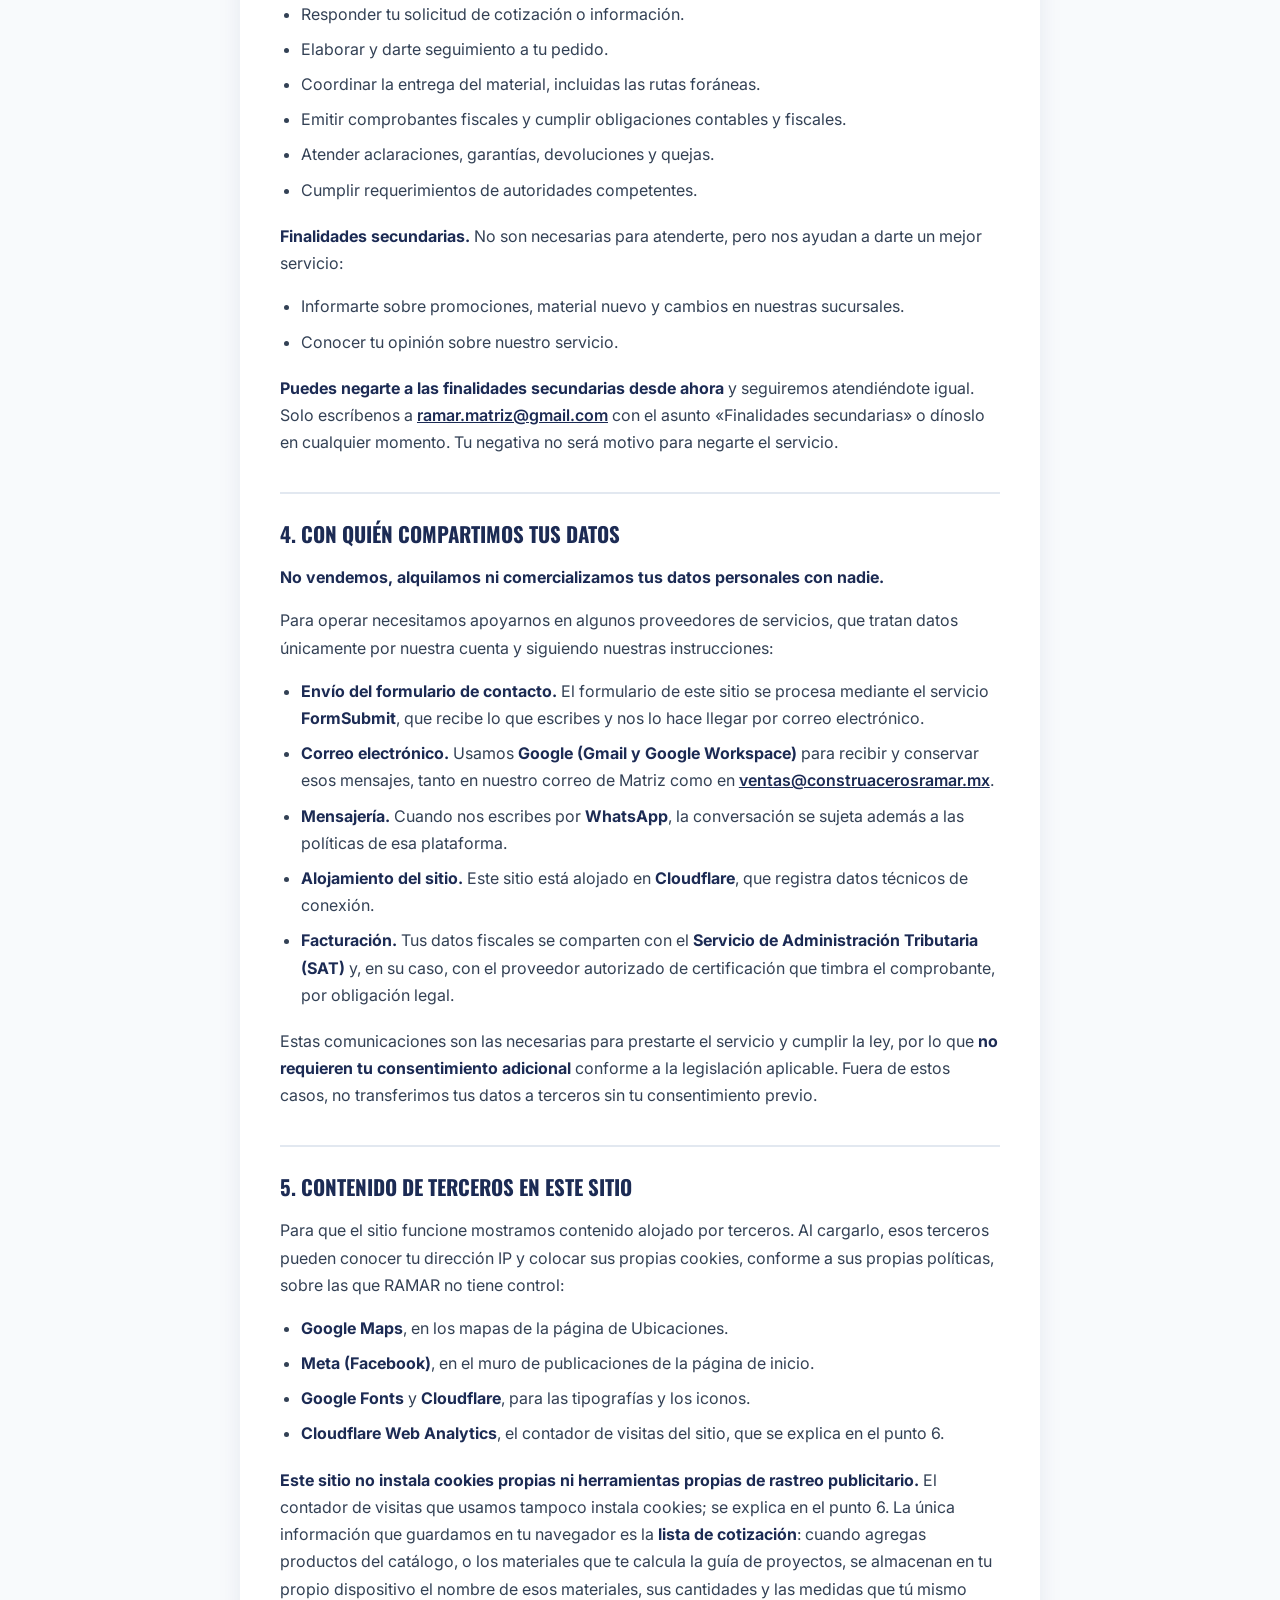
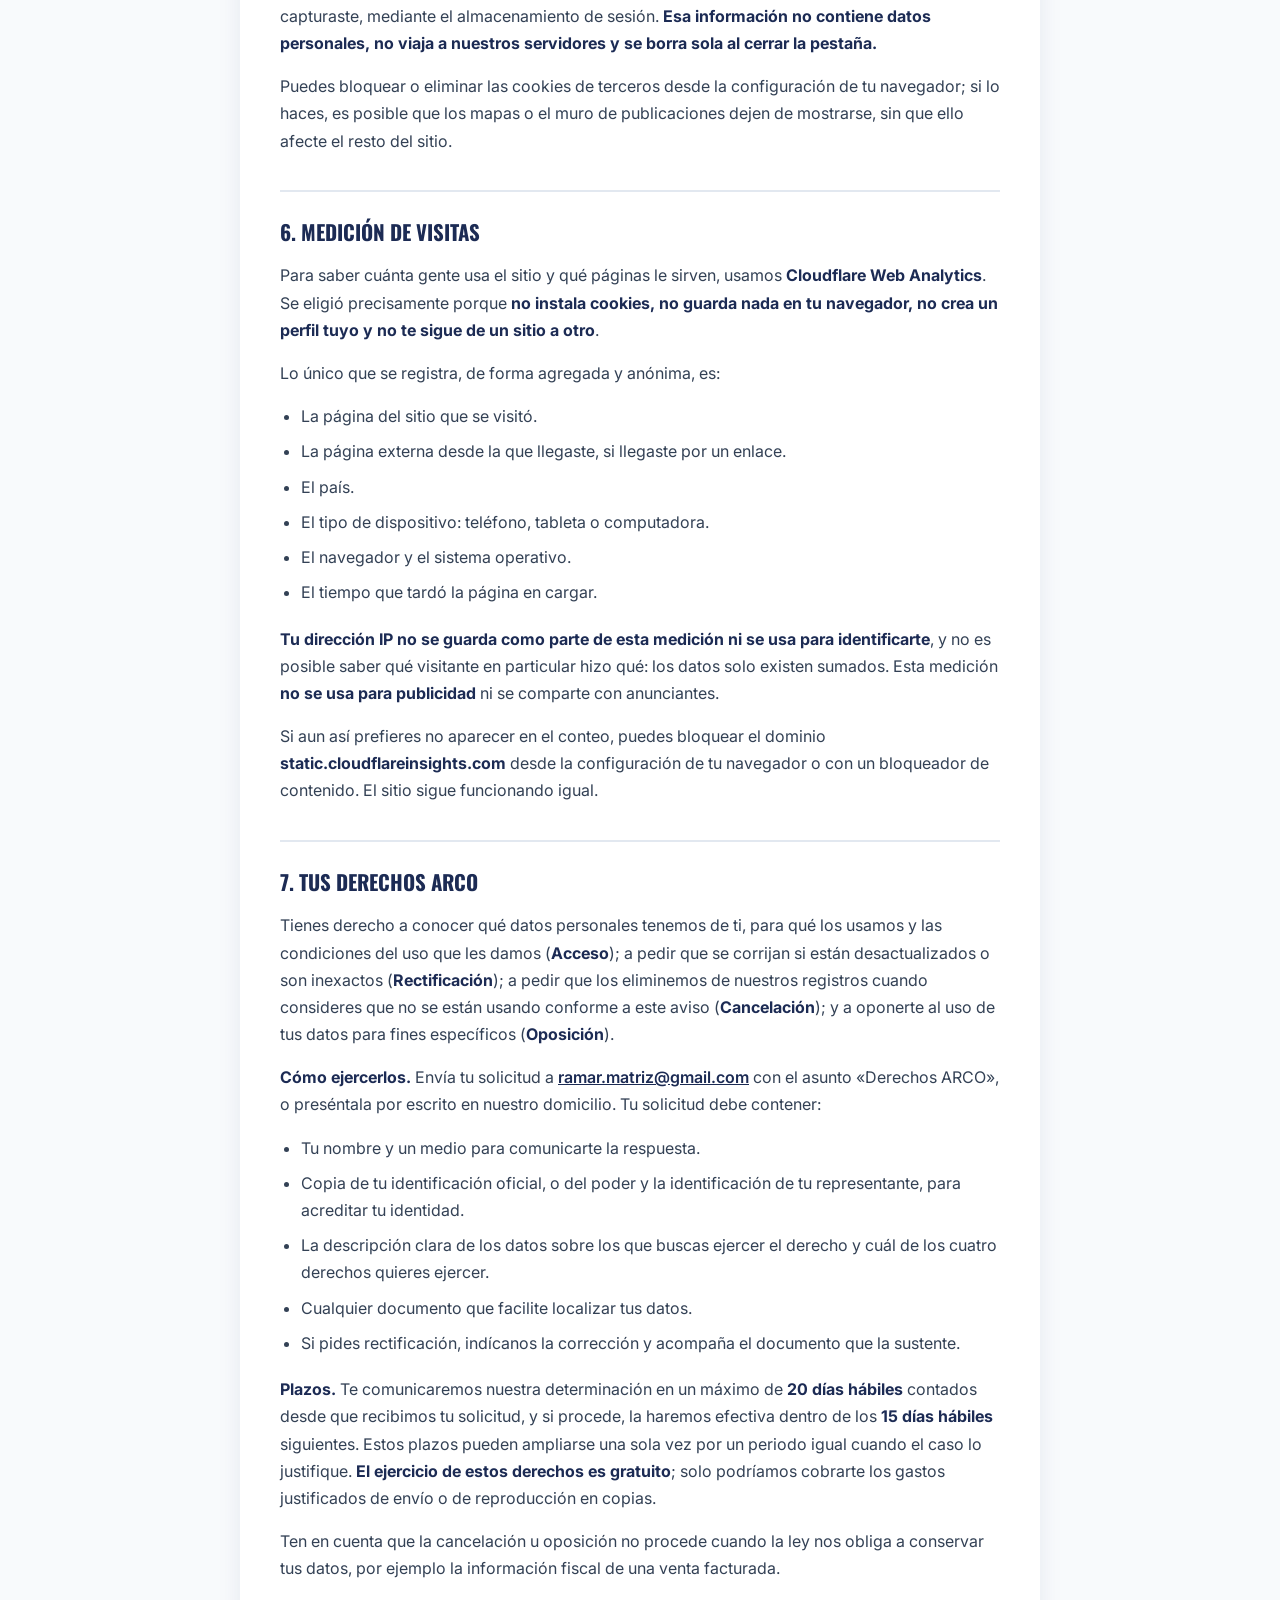
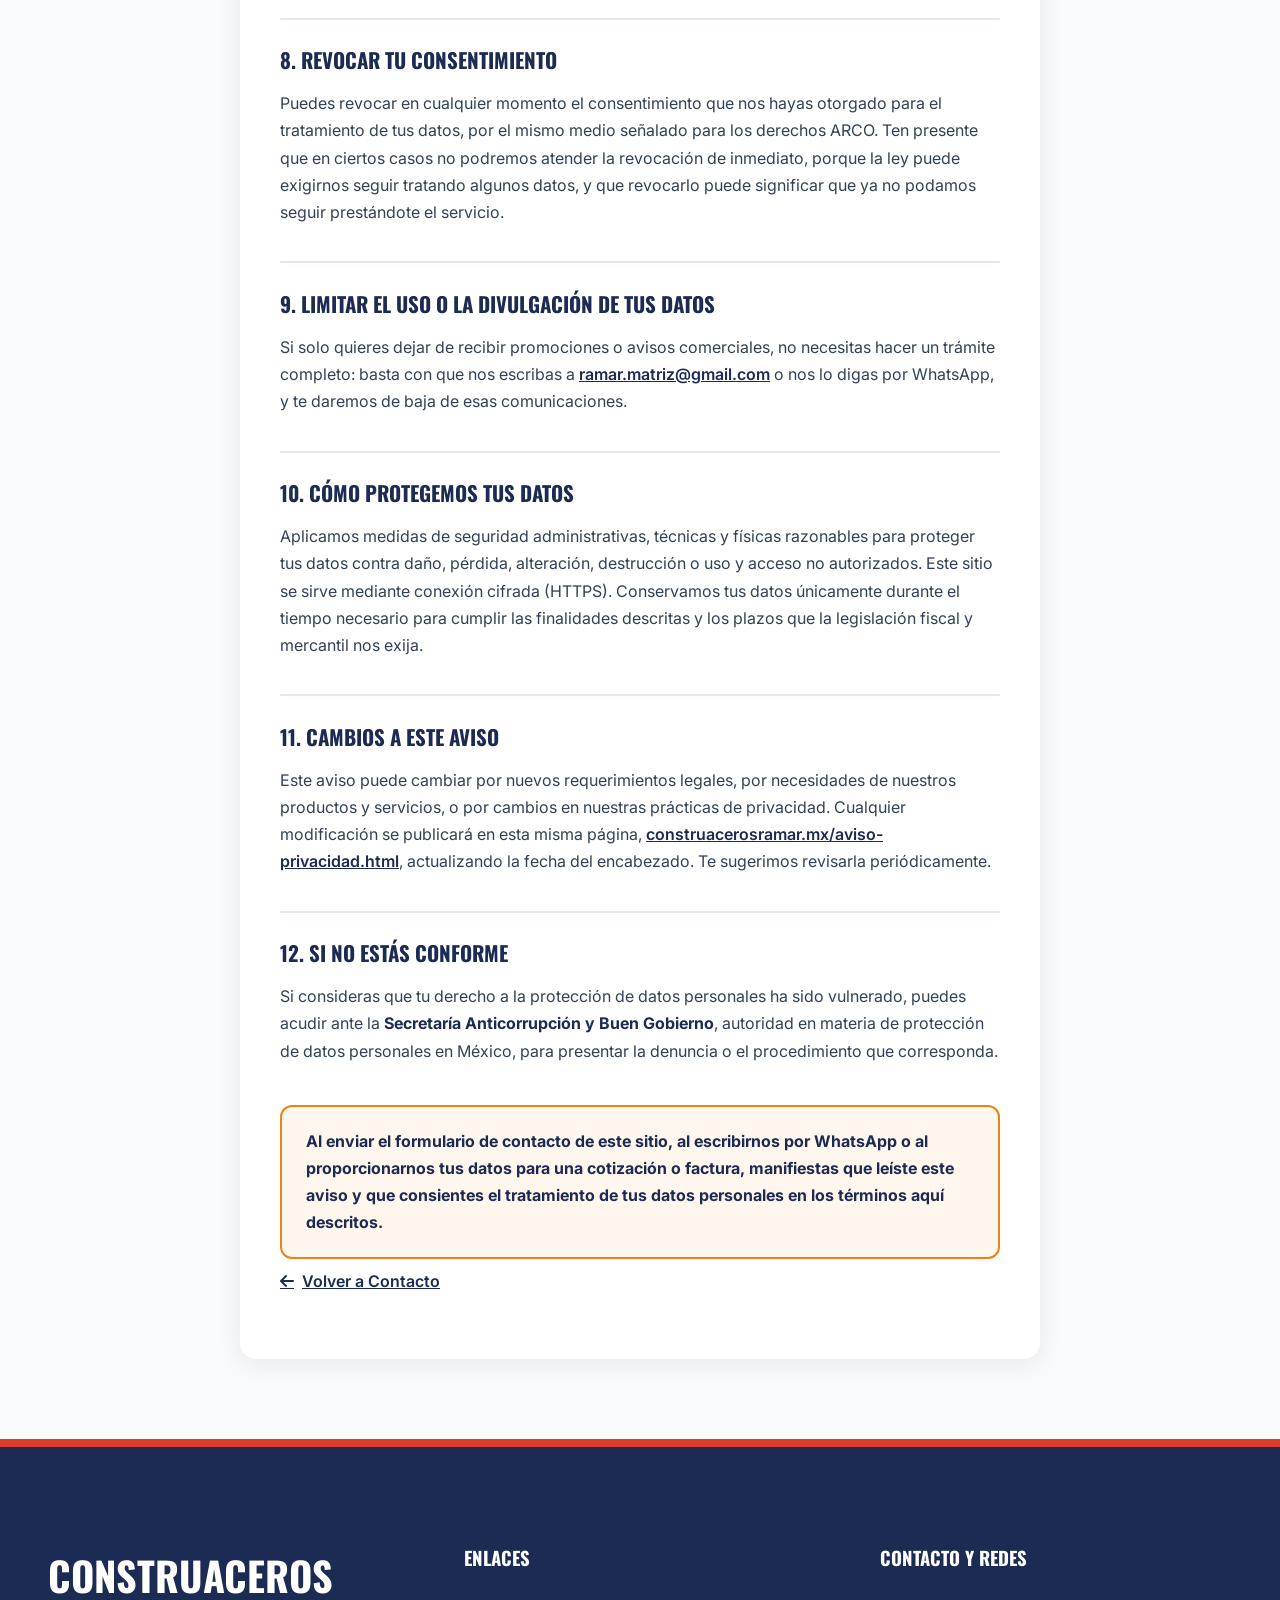
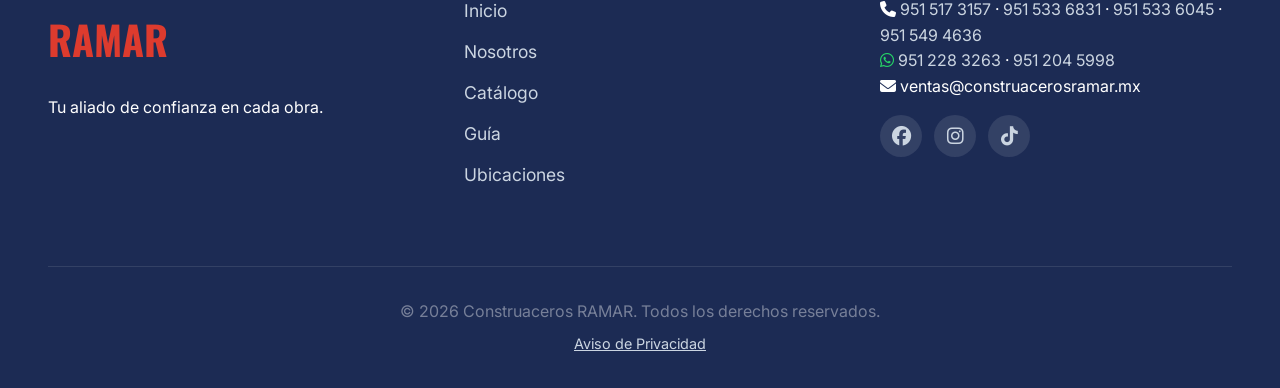
==== commit 0d187605: "feat: ventas@construacerosramar.mx como correo principal de ventas - Pie de las 8 páginas, Contacto," ====
--- a/aviso-privacidad.html
+++ b/aviso-privacidad.html
@@ -62,7 +62,7 @@
 
                 <p class="legal-meta">
                     <strong>Aviso de privacidad integral.</strong><br>
-                    Última actualización: <time datetime="2026-10-20">20 de octubre de 2026</time>
+                    Última actualización: <time datetime="2026-11-20">20 de noviembre de 2026</time>
                 </p>
 
                 <h2>1. Quién es responsable de tus datos</h2>
@@ -103,7 +103,7 @@
                 <p>Para operar necesitamos apoyarnos en algunos proveedores de servicios, que tratan datos únicamente por nuestra cuenta y siguiendo nuestras instrucciones:</p>
                 <ul>
                     <li><strong>Envío del formulario de contacto.</strong> El formulario de este sitio se procesa mediante el servicio <strong>FormSubmit</strong>, que recibe lo que escribes y nos lo hace llegar por correo electrónico.</li>
-                    <li><strong>Correo electrónico.</strong> Usamos <strong>Google (Gmail)</strong> para recibir y conservar esos mensajes.</li>
+                    <li><strong>Correo electrónico.</strong> Usamos <strong>Google (Gmail y Google Workspace)</strong> para recibir y conservar esos mensajes, tanto en nuestro correo de Matriz como en <a href="mailto:ventas@construacerosramar.mx">ventas@construacerosramar.mx</a>.</li>
                     <li><strong>Mensajería.</strong> Cuando nos escribes por <strong>WhatsApp</strong>, la conversación se sujeta además a las políticas de esa plataforma.</li>
                     <li><strong>Alojamiento del sitio.</strong> Este sitio está alojado en <strong>Cloudflare</strong>, que registra datos técnicos de conexión.</li>
                     <li><strong>Facturación.</strong> Tus datos fiscales se comparten con el <strong>Servicio de Administración Tributaria (SAT)</strong> y, en su caso, con el proveedor autorizado de certificación que timbra el comprobante, por obligación legal.</li>
@@ -191,7 +191,7 @@
                 <h3>Contacto y Redes</h3>
                 <p><i class="fa-solid fa-phone"></i> <a href="tel:9515173157" style="color: #cbd5e1; text-decoration: none;">951 517 3157</a> · <a href="tel:9515336831" style="color: #cbd5e1; text-decoration: none;">951 533 6831</a> · <a href="tel:9515336045" style="color: #cbd5e1; text-decoration: none;">951 533 6045</a> · <a href="tel:9515494636" style="color: #cbd5e1; text-decoration: none;">951 549 4636</a></p>
                 <p><i class="fa-brands fa-whatsapp" style="color:#25D366;"></i> <a href="https://wa.me/5219512283263" target="_blank" rel="noopener" style="color: #cbd5e1; text-decoration: none;">951 228 3263</a> · <a href="https://wa.me/5219512045998" target="_blank" rel="noopener" style="color: #cbd5e1; text-decoration: none;">951 204 5998</a></p>
-                <p><i class="fa-solid fa-envelope"></i> ramar.matriz@gmail.com</p>
+                <p><i class="fa-solid fa-envelope"></i> <a href="mailto:ventas@construacerosramar.mx" style="color:inherit;text-decoration:none">ventas@construacerosramar.mx</a></p>
                 <div class="social-icons">
                     <a href="https://www.facebook.com/ConstruacerosRamarOficial" target="_blank" class="social-link fb" aria-label="Facebook">
                         <i class="fa-brands fa-facebook"></i>
